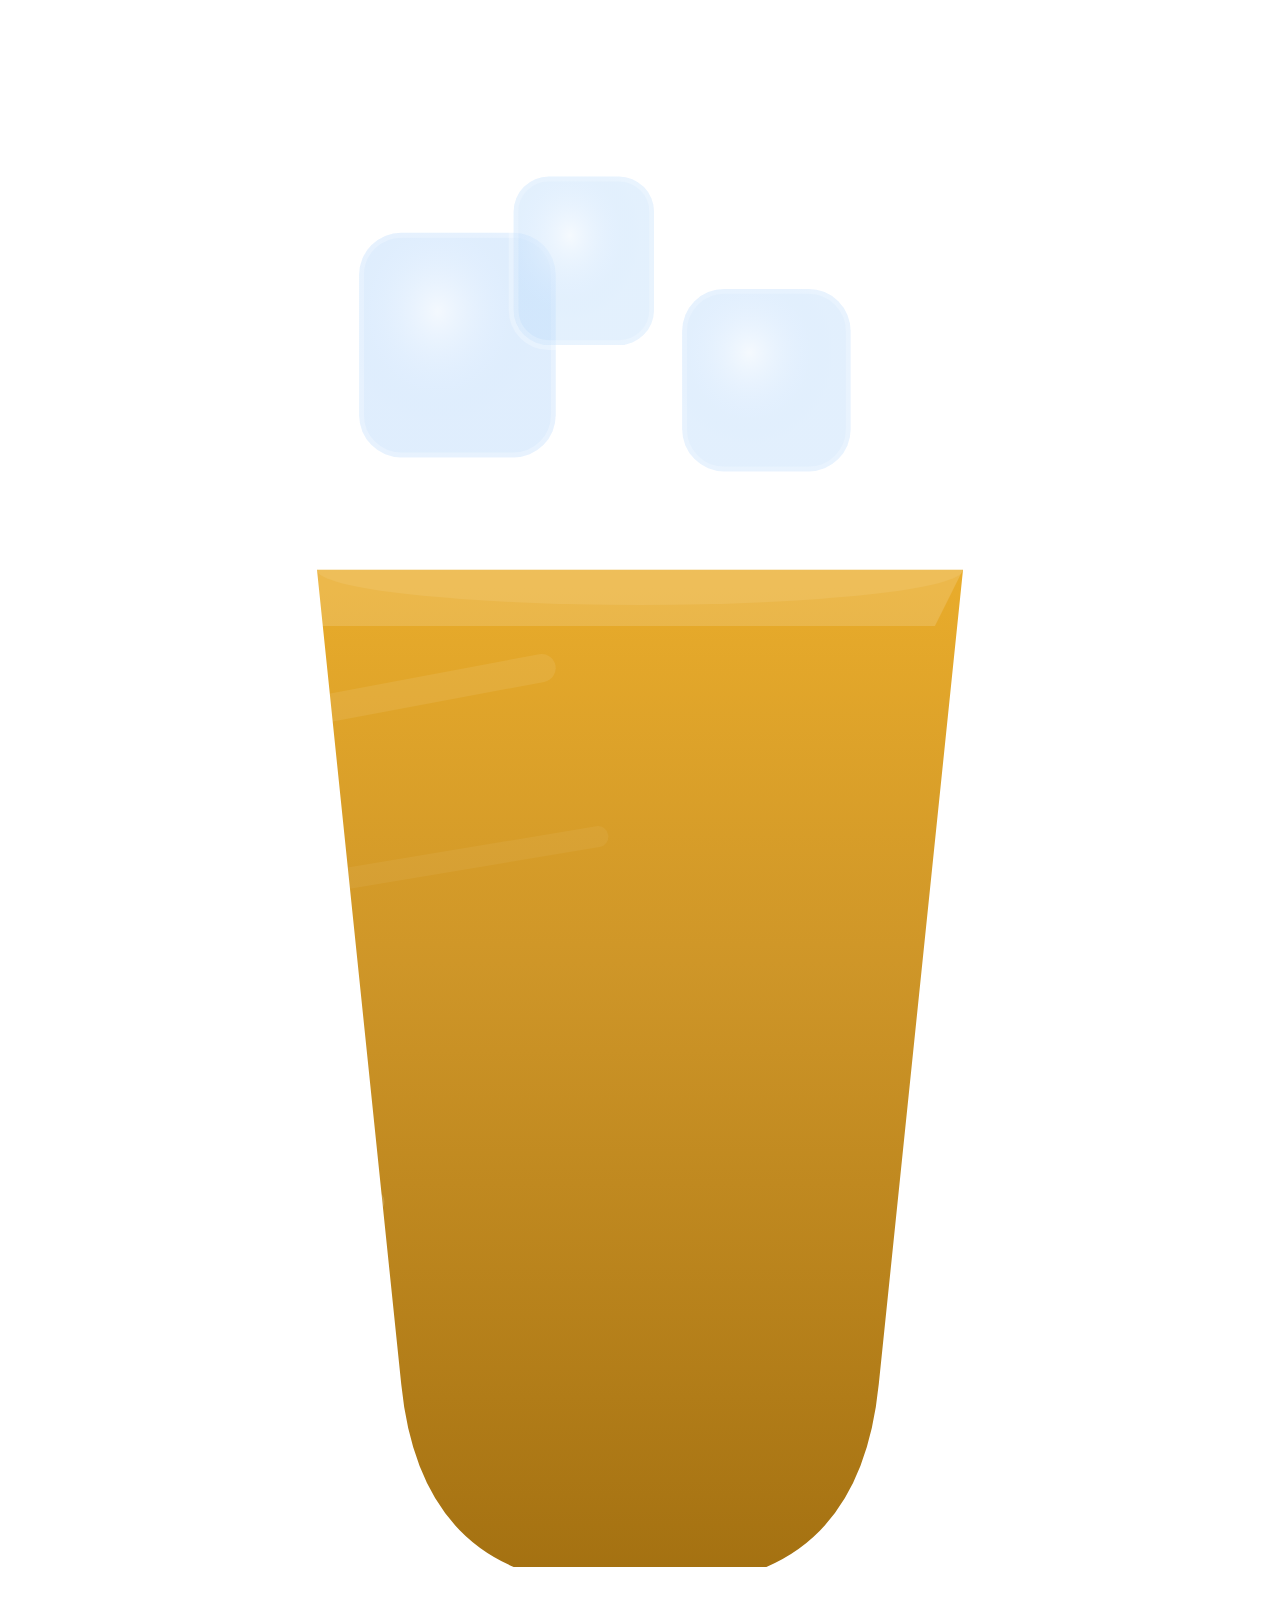
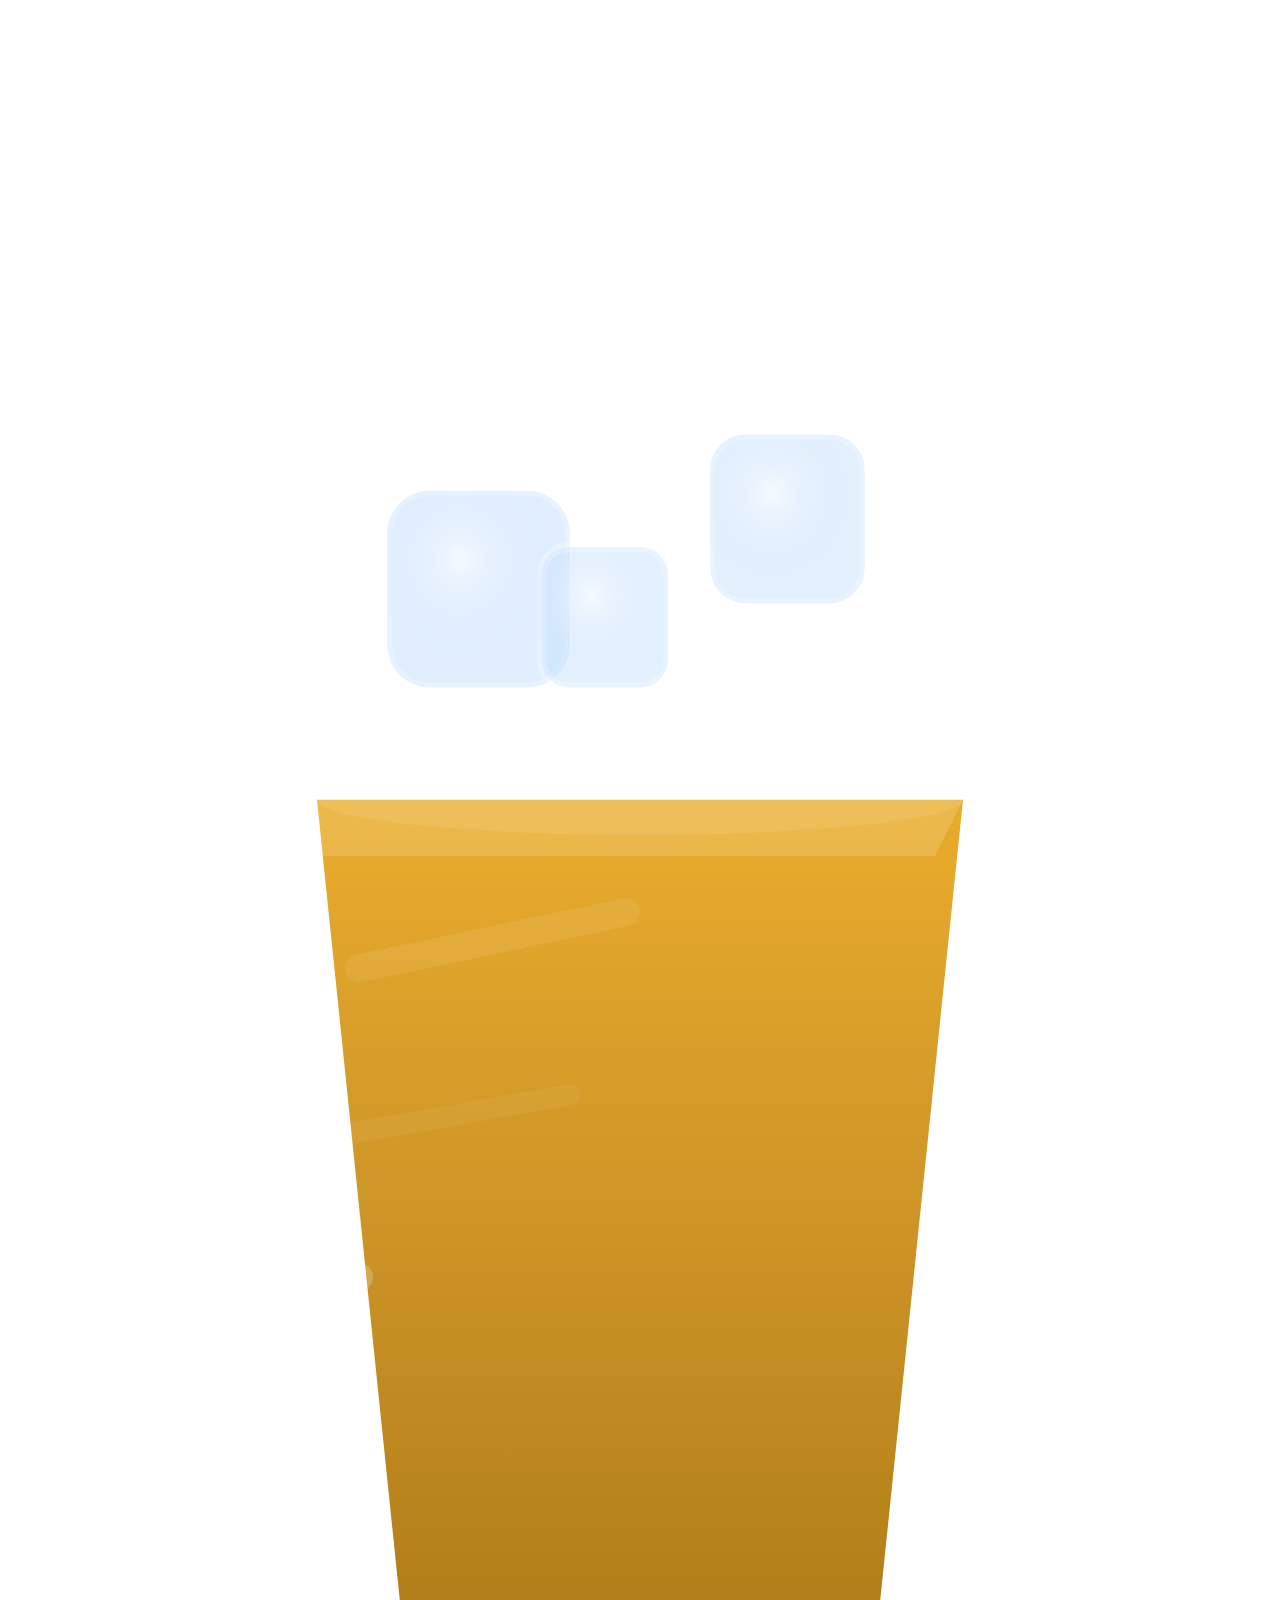
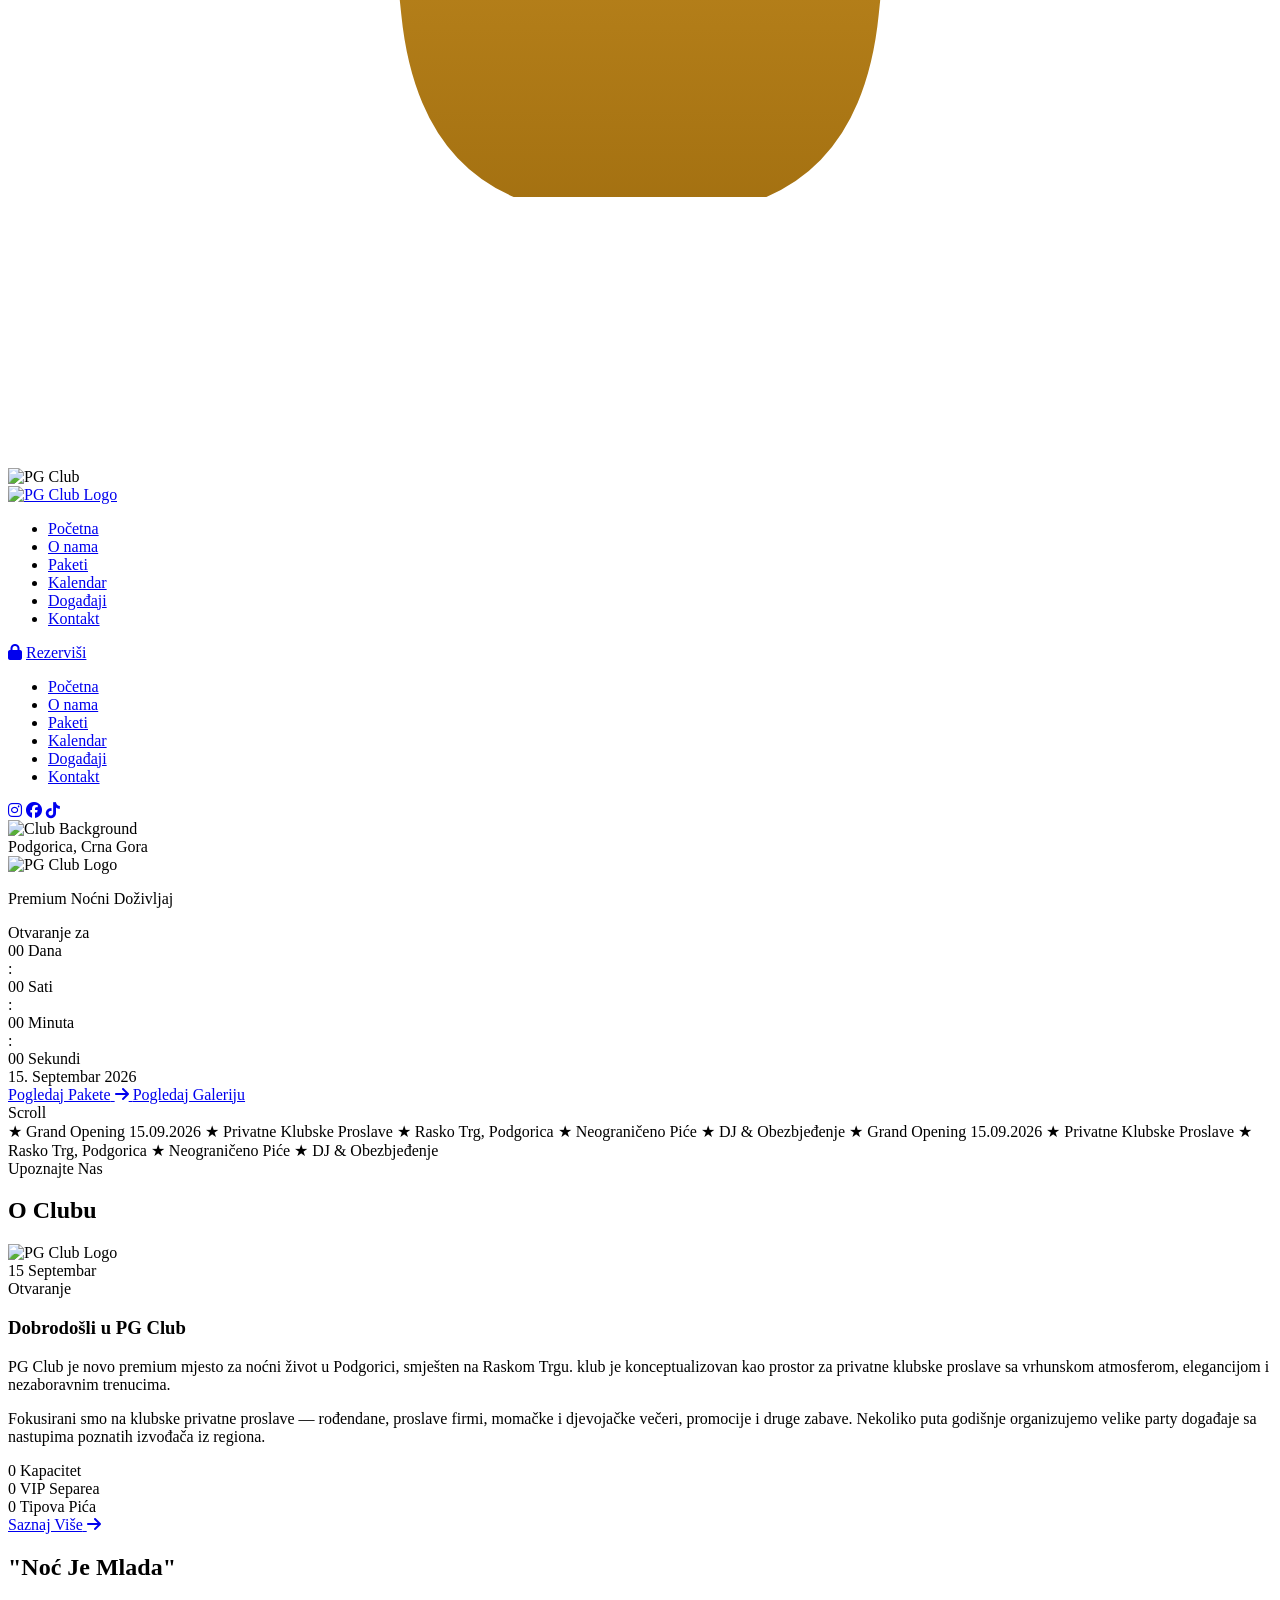
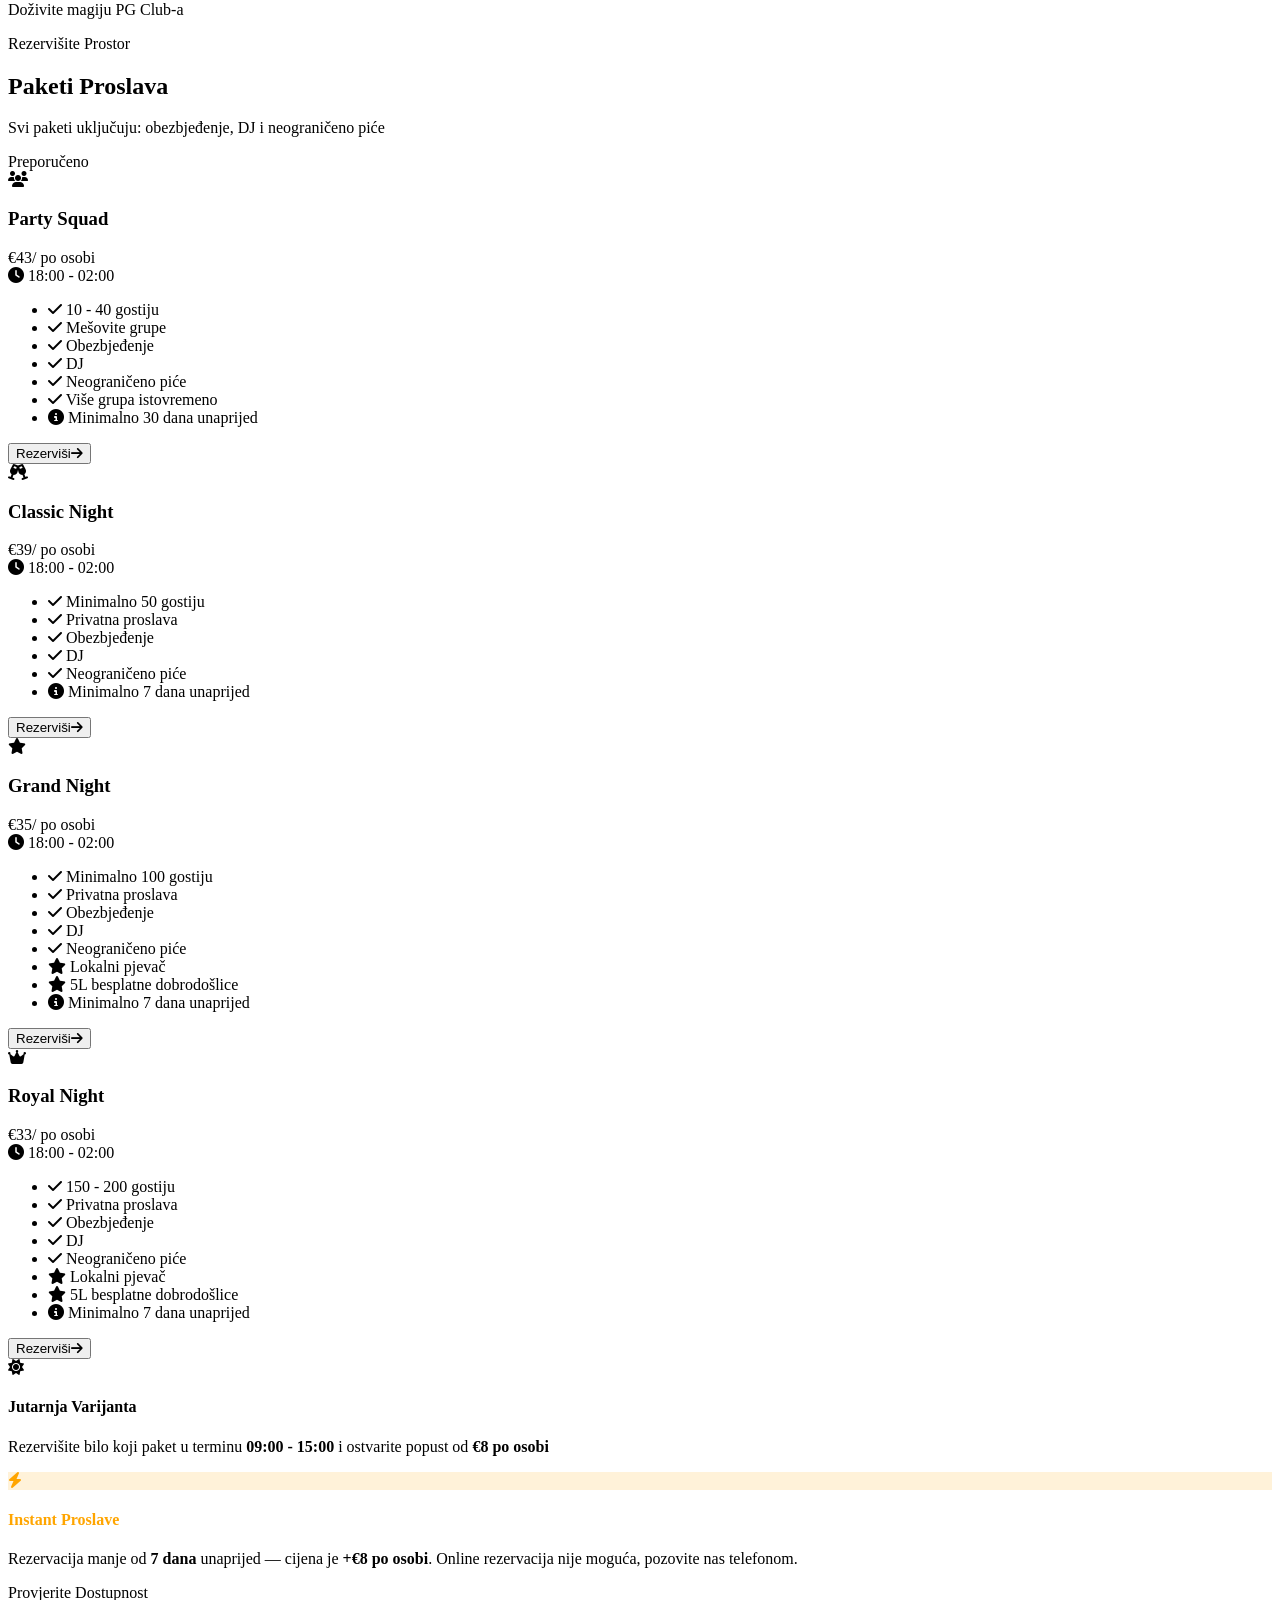
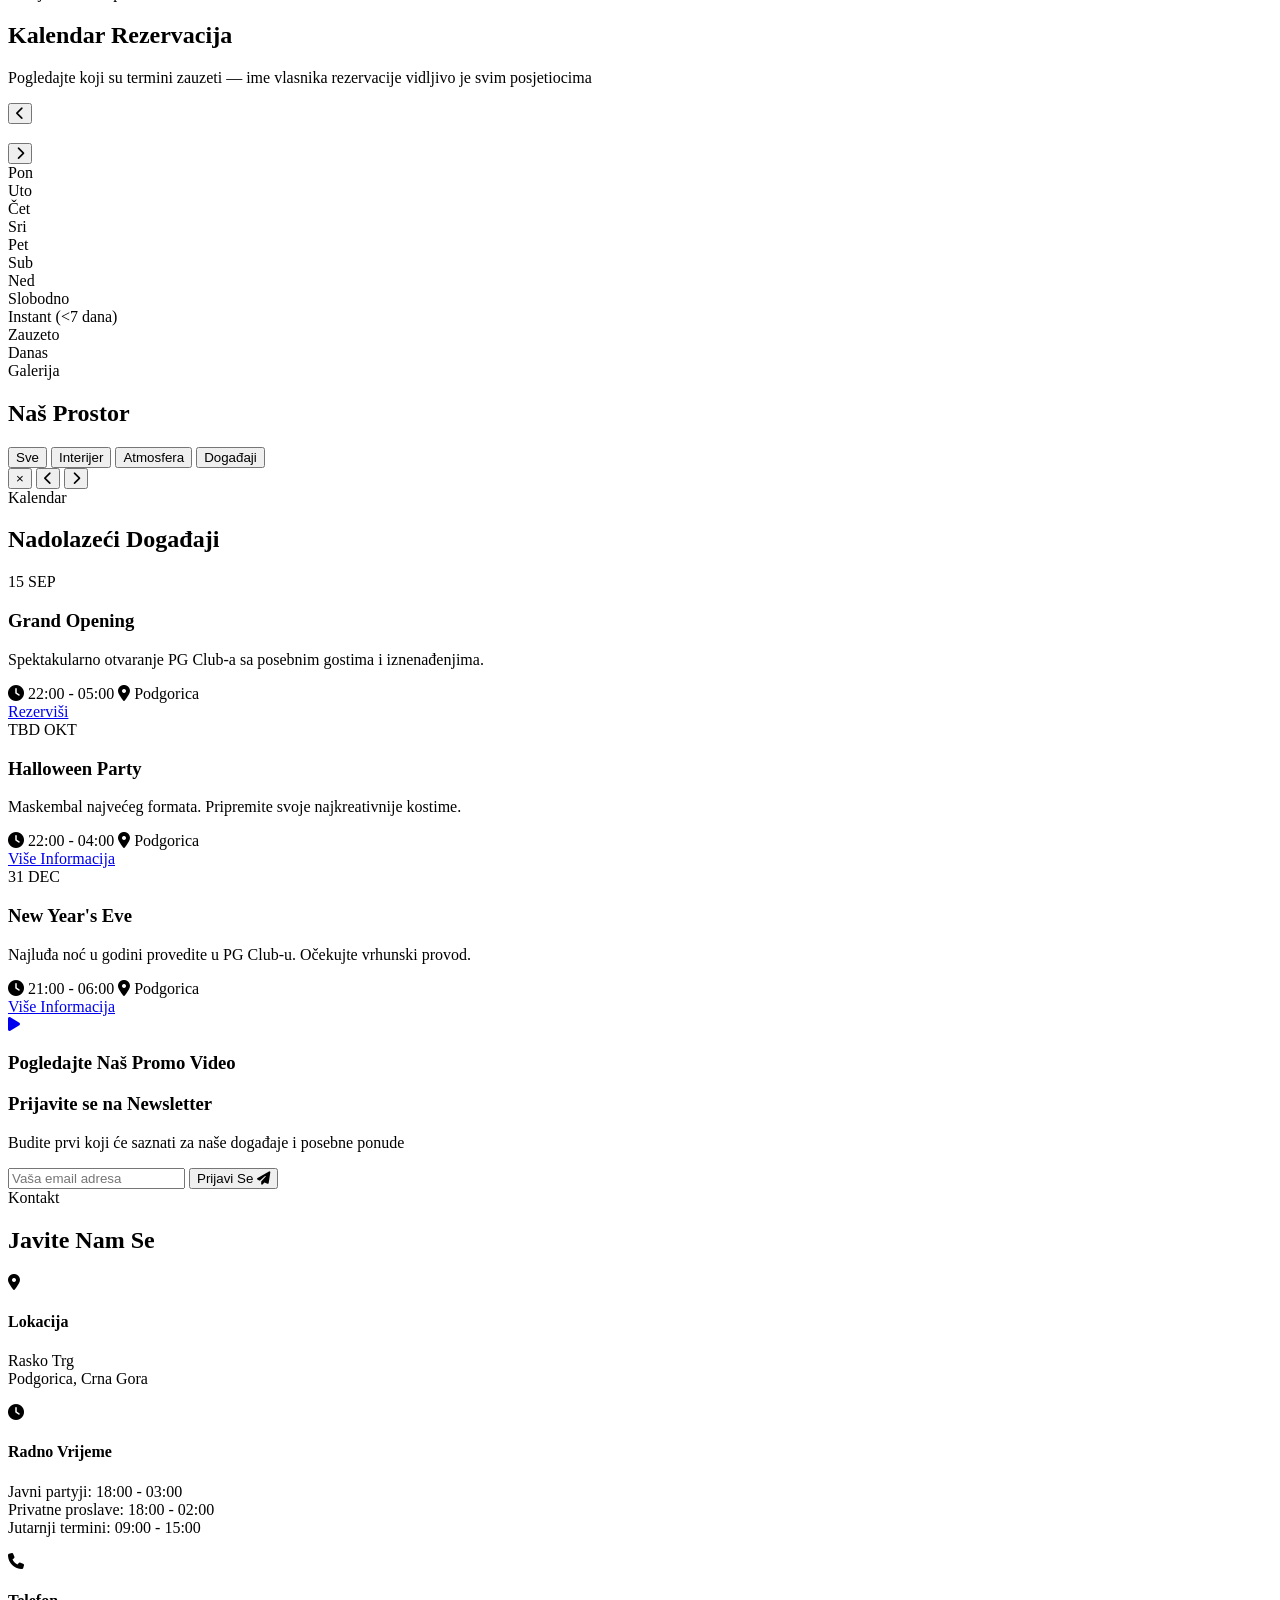
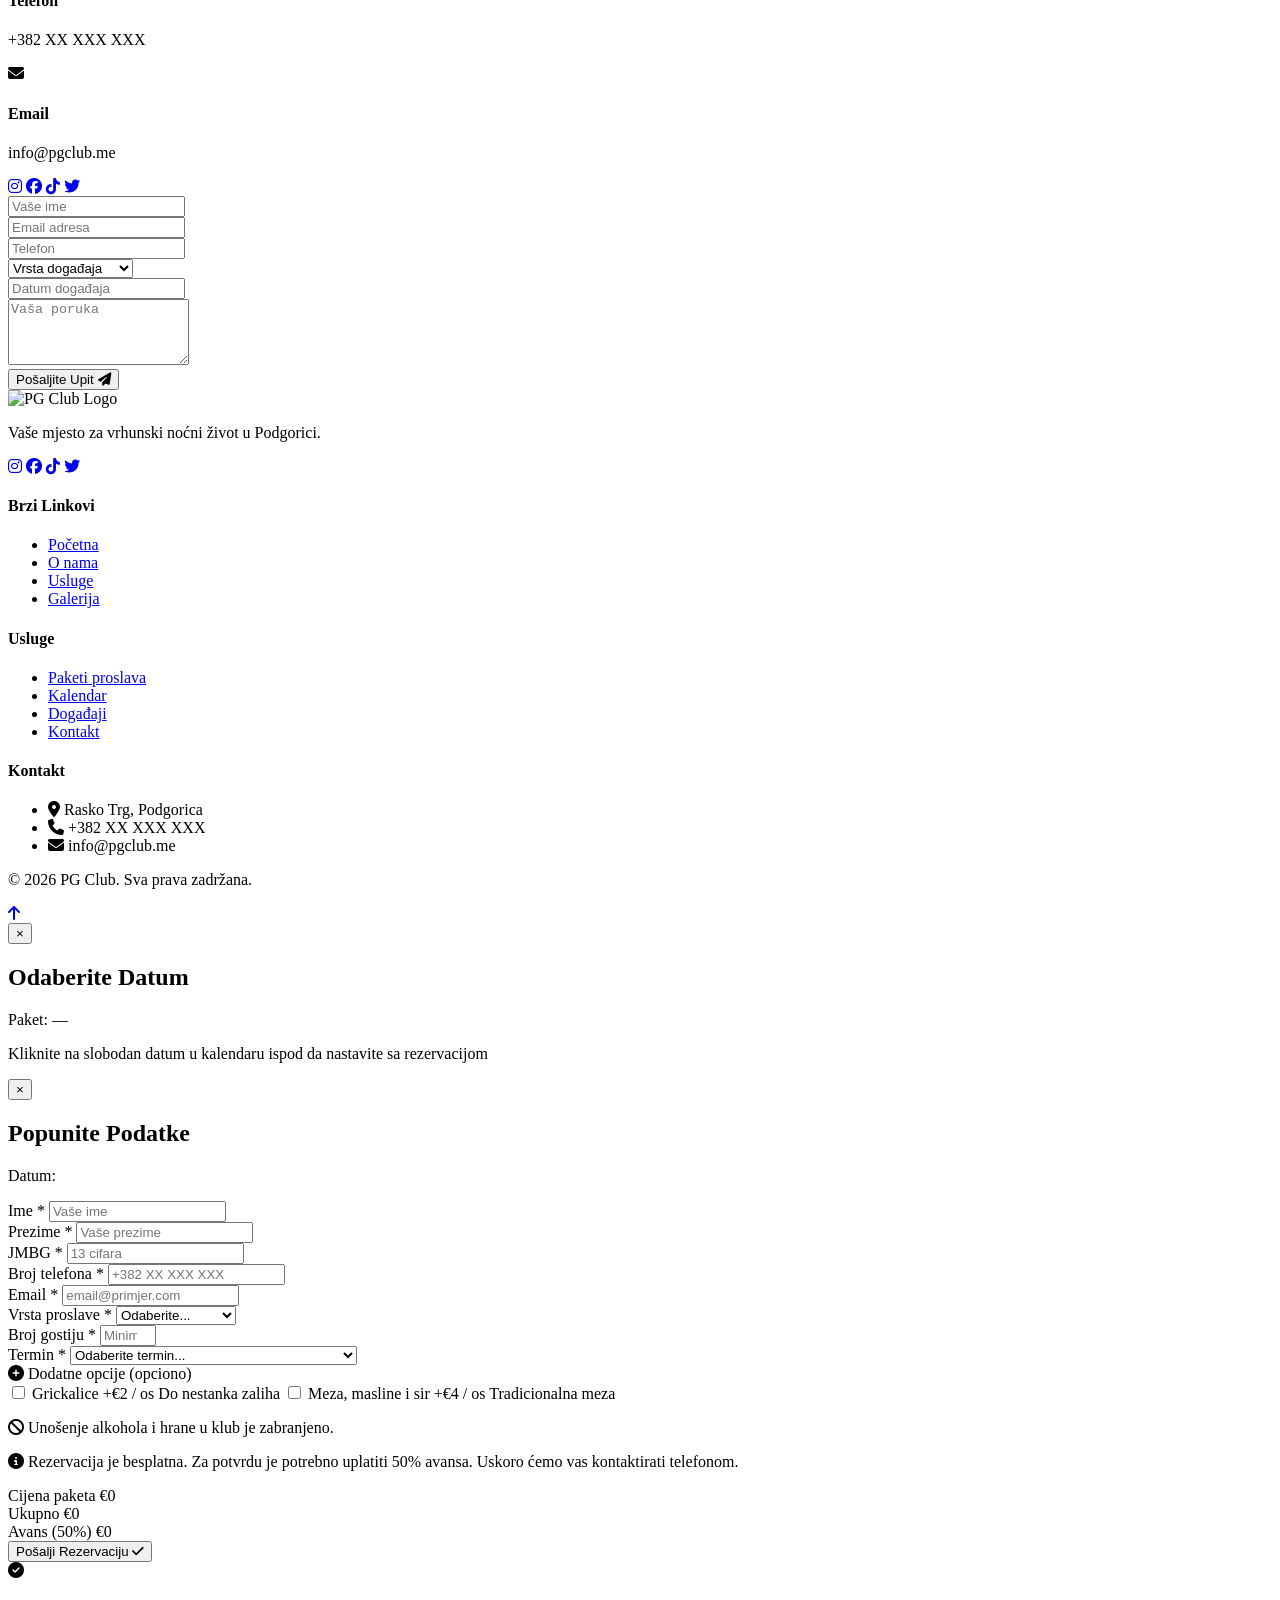
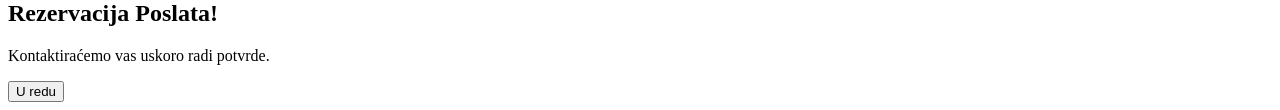
==== index.html @ e9c081c0 "Add index.html" ====
<!DOCTYPE html>
<html lang="sr">
<head>
    <meta charset="UTF-8">
    <meta name="viewport" content="width=device-width, initial-scale=1.0">
    <title>PG Club - Podgorica</title>
    <link rel="stylesheet" href="style.css">
    <link href="https://fonts.googleapis.com/css2?family=Playfair+Display:wght@400;700;900&family=Montserrat:wght@300;400;500;600;700&display=swap" rel="stylesheet">
    <link rel="stylesheet" href="https://cdnjs.cloudflare.com/ajax/libs/font-awesome/6.4.0/css/all.min.css">
</head>
<body>
    <div class="preloader">
        <div class="preloader-lights">
            <div class="club-light light-gold"></div>
            <div class="club-light light-red"></div>
            <div class="club-light light-gold-2"></div>
            <div class="club-light light-red-2"></div>
            <div class="club-light light-gold-center"></div>
            <div class="club-light light-red-top"></div>
            <div class="club-beam beam-1"></div>
            <div class="club-beam beam-2"></div>
            <div class="club-beam beam-3"></div>
            <div class="club-beam beam-4"></div>
            <div class="club-spot spot-1"></div>
            <div class="club-spot spot-2"></div>
            <div class="club-laser laser-gold"></div>
            <div class="club-laser laser-red"></div>
        </div>
        <div class="preloader-inner">
            <div class="cheers-glasses">
                <div class="glass glass-left">
                    <svg viewBox="0 0 90 130" xmlns="http://www.w3.org/2000/svg">
                        <defs>
                            <linearGradient id="wLiquid" x1="0%" y1="0%" x2="0%" y2="100%">
                                <stop offset="0%" stop-color="#e8a820" stop-opacity="0.95"/>
                                <stop offset="40%" stop-color="#c98a10" stop-opacity="0.9"/>
                                <stop offset="100%" stop-color="#a06a05" stop-opacity="0.95"/>
                            </linearGradient>
                            <linearGradient id="glassBody" x1="0%" y1="0%" x2="100%" y2="0%">
                                <stop offset="0%" stop-color="rgba(255,255,255,0.08)"/>
                                <stop offset="30%" stop-color="rgba(255,255,255,0.18)"/>
                                <stop offset="60%" stop-color="rgba(255,255,255,0.22)"/>
                                <stop offset="100%" stop-color="rgba(255,255,255,0.06)"/>
                            </linearGradient>
                            <linearGradient id="glassEdge" x1="0%" y1="0%" x2="0%" y2="100%">
                                <stop offset="0%" stop-color="rgba(255,255,255,0.35)"/>
                                <stop offset="100%" stop-color="rgba(255,255,255,0.1)"/>
                            </linearGradient>
                            <radialGradient id="iceShine" cx="40%" cy="35%">
                                <stop offset="0%" stop-color="rgba(255,255,255,0.6)"/>
                                <stop offset="100%" stop-color="rgba(200,225,255,0.1)"/>
                            </radialGradient>
                        </defs>
                        <path d="M18,8 L72,8 L64,100 Q63,112 54,116 L36,116 Q27,112 26,100 Z" fill="url(#glassBody)" stroke="url(#glassEdge)" stroke-width="1.2"/>
                        <path d="M22,40 L68,40 L62,98 Q61,108 54,111 L36,111 Q29,108 28,98 Z" fill="url(#wLiquid)"/>
                        <path d="M22,40 L68,40 L66,44 L20,44 Z" fill="rgba(255,255,255,0.15)"/>
                        <ellipse cx="45" cy="40" rx="23" ry="2.5" fill="rgba(255,255,255,0.08)"/>
                        <rect x="25" y="16" width="14" height="16" rx="3" fill="rgba(190,220,250,0.45)" stroke="rgba(255,255,255,0.3)" stroke-width="0.7"/>
                        <rect x="25" y="16" width="14" height="16" rx="3" fill="url(#iceShine)"/>
                        <rect x="48" y="20" width="12" height="13" rx="3" fill="rgba(190,220,250,0.4)" stroke="rgba(255,255,255,0.25)" stroke-width="0.7"/>
                        <rect x="48" y="20" width="12" height="13" rx="3" fill="url(#iceShine)"/>
                        <rect x="36" y="12" width="10" height="12" rx="2.5" fill="rgba(190,220,250,0.38)" stroke="rgba(255,255,255,0.25)" stroke-width="0.7"/>
                        <rect x="36" y="12" width="10" height="12" rx="2.5" fill="url(#iceShine)"/>
                        <line x1="23" y1="22" x2="23" y2="36" stroke="rgba(255,255,255,0.15)" stroke-width="1.2" stroke-linecap="round" opacity="0.6"/>
                        <line x1="22" y1="50" x2="38" y2="47" stroke="rgba(255,255,255,0.08)" stroke-width="2" stroke-linecap="round"/>
                        <line x1="24" y1="62" x2="42" y2="59" stroke="rgba(255,255,255,0.05)" stroke-width="1.5" stroke-linecap="round"/>
                        <circle cx="24" cy="72" r="1" fill="rgba(255,255,255,0.2)"/>
                        <circle cx="26" cy="85" r="0.8" fill="rgba(255,255,255,0.15)"/>
                        <circle cx="23" cy="78" r="0.6" fill="rgba(255,255,255,0.18)"/>
                    </svg>
                    <div class="condensation">
                        <span class="drop d1"></span>
                        <span class="drop d2"></span>
                        <span class="drop d3"></span>
                    </div>
                </div>
                <div class="clink-spark">
                    <span class="spark-dot s1"></span>
                    <span class="spark-dot s2"></span>
                    <span class="spark-dot s3"></span>
                    <span class="spark-dot s4"></span>
                    <span class="spark-dot s5"></span>
                    <span class="spark-dot s6"></span>
                    <span class="spark-dot s7"></span>
                </div>
                <div class="glass glass-right">
                    <svg viewBox="0 0 90 130" xmlns="http://www.w3.org/2000/svg">
                        <path d="M18,8 L72,8 L64,100 Q63,112 54,116 L36,116 Q27,112 26,100 Z" fill="url(#glassBody)" stroke="url(#glassEdge)" stroke-width="1.2"/>
                        <path d="M22,40 L68,40 L62,98 Q61,108 54,111 L36,111 Q29,108 28,98 Z" fill="url(#wLiquid)"/>
                        <path d="M22,40 L68,40 L66,44 L20,44 Z" fill="rgba(255,255,255,0.15)"/>
                        <ellipse cx="45" cy="40" rx="23" ry="2.5" fill="rgba(255,255,255,0.08)"/>
                        <rect x="27" y="18" width="13" height="14" rx="3" fill="rgba(190,220,250,0.45)" stroke="rgba(255,255,255,0.3)" stroke-width="0.7"/>
                        <rect x="27" y="18" width="13" height="14" rx="3" fill="url(#iceShine)"/>
                        <rect x="50" y="14" width="11" height="12" rx="2.5" fill="rgba(190,220,250,0.4)" stroke="rgba(255,255,255,0.25)" stroke-width="0.7"/>
                        <rect x="50" y="14" width="11" height="12" rx="2.5" fill="url(#iceShine)"/>
                        <rect x="38" y="22" width="9" height="10" rx="2" fill="rgba(190,220,250,0.38)" stroke="rgba(255,255,255,0.25)" stroke-width="0.7"/>
                        <rect x="38" y="22" width="9" height="10" rx="2" fill="url(#iceShine)"/>
                        <line x1="23" y1="24" x2="23" y2="38" stroke="rgba(255,255,255,0.15)" stroke-width="1.2" stroke-linecap="round" opacity="0.6"/>
                        <line x1="25" y1="52" x2="44" y2="48" stroke="rgba(255,255,255,0.08)" stroke-width="2" stroke-linecap="round"/>
                        <line x1="23" y1="64" x2="40" y2="61" stroke="rgba(255,255,255,0.05)" stroke-width="1.5" stroke-linecap="round"/>
                        <circle cx="25" cy="74" r="1" fill="rgba(255,255,255,0.2)"/>
                        <circle cx="23" cy="82" r="0.8" fill="rgba(255,255,255,0.15)"/>
                        <circle cx="26" cy="90" r="0.6" fill="rgba(255,255,255,0.18)"/>
                    </svg>
                    <div class="condensation">
                        <span class="drop d1"></span>
                        <span class="drop d2"></span>
                    </div>
                </div>
            </div>
            <img src="pg_club_final_transparent.png" alt="PG Club" class="preloader-logo">
            <div class="preloader-bar"><div></div></div>
        </div>
    </div>

    <div class="cursor"></div>
    <div class="cursor-follower"></div>

    <div class="particles" id="particles"></div>

    <nav class="navbar">
        <div class="nav-container">
            <a href="#pocetna" class="logo">
                <img src="pg_club_final_transparent.png" alt="PG Club Logo">
            </a>
            <ul class="nav-links">
                <li><a href="#pocetna" class="nav-link active">Početna</a></li>
                <li><a href="#o-nama" class="nav-link">O nama</a></li>
                <li><a href="#paketi" class="nav-link">Paketi</a></li>
                <li><a href="#kalendar" class="nav-link">Kalendar</a></li>
                <li><a href="#dogadjaji" class="nav-link">Događaji</a></li>
                <li><a href="#kontakt" class="nav-link">Kontakt</a></li>
            </ul>
            <div class="nav-right">
                <a href="admin/index.html" class="nav-admin" title="Admin Panel"><i class="fas fa-lock"></i></a>
                <a href="#kontakt" class="nav-cta">Rezerviši</a>
                <div class="hamburger">
                    <span></span>
                    <span></span>
                    <span></span>
                </div>
            </div>
        </div>
    </nav>

    <div class="mobile-menu">
        <ul class="mobile-nav-links">
            <li><a href="#pocetna" class="mobile-link">Početna</a></li>
            <li><a href="#o-nama" class="mobile-link">O nama</a></li>
            <li><a href="#paketi" class="mobile-link">Paketi</a></li>
            <li><a href="#kalendar" class="mobile-link">Kalendar</a></li>
            <li><a href="#dogadjaji" class="mobile-link">Događaji</a></li>
            <li><a href="#kontakt" class="mobile-link">Kontakt</a></li>
        </ul>
        <div class="mobile-social">
            <a href="#"><i class="fab fa-instagram"></i></a>
            <a href="#"><i class="fab fa-facebook"></i></a>
            <a href="#"><i class="fab fa-tiktok"></i></a>
        </div>
    </div>

    <header id="pocetna" class="hero">
        <div class="hero-bg">
            <img src="https://images.unsplash.com/photo-1566417713940-fe7c737a9ef2?w=1920&q=80" alt="Club Background">
        </div>
        <div class="hero-overlay"></div>
        <div class="hero-content">
            <div class="hero-badge" data-aos="fade-down" data-aos-delay="200">
                <span>Podgorica, Crna Gora</span>
            </div>
            <img src="pg_club_final_transparent.png" alt="PG Club Logo" class="hero-logo" data-aos="zoom-in" data-aos-delay="400">
            <p class="tagline" data-aos="fade-up" data-aos-delay="600">Premium Noćni Doživljaj</p>
            <div class="opening-countdown" data-aos="fade-up" data-aos-delay="800">
                <div class="countdown-label">Otvaranje za</div>
                <div class="countdown-timer">
                    <div class="countdown-item">
                        <span id="days">00</span>
                        <label>Dana</label>
                    </div>
                    <div class="countdown-separator">:</div>
                    <div class="countdown-item">
                        <span id="hours">00</span>
                        <label>Sati</label>
                    </div>
                    <div class="countdown-separator">:</div>
                    <div class="countdown-item">
                        <span id="minutes">00</span>
                        <label>Minuta</label>
                    </div>
                    <div class="countdown-separator">:</div>
                    <div class="countdown-item">
                        <span id="seconds">00</span>
                        <label>Sekundi</label>
                    </div>
                </div>
                <div class="countdown-date">15. Septembar 2026</div>
            </div>
            <div class="hero-buttons" data-aos="fade-up" data-aos-delay="1000">
                <a href="#paketi" class="btn btn-primary">
                    <span>Pogledaj Pakete</span>
                    <i class="fas fa-arrow-right"></i>
                </a>
                <a href="#galerija" class="btn btn-secondary">
                    <span>Pogledaj Galeriju</span>
                </a>
            </div>
        </div>
        <div class="scroll-indicator">
            <div class="mouse">
                <div class="wheel"></div>
            </div>
            <span>Scroll</span>
        </div>
    </header>

    <section class="marquee-section">
        <div class="marquee">
            <div class="marquee-content">
                <span>★ Grand Opening 15.09.2026</span>
                <span>★ Privatne Klubske Proslave</span>
                <span>★ Rasko Trg, Podgorica</span>
                <span>★ Neograničeno Piće</span>
                <span>★ DJ & Obezbjeđenje</span>
                <span>★ Grand Opening 15.09.2026</span>
                <span>★ Privatne Klubske Proslave</span>
                <span>★ Rasko Trg, Podgorica</span>
                <span>★ Neograničeno Piće</span>
                <span>★ DJ & Obezbjeđenje</span>
            </div>
        </div>
    </section>

    <section id="o-nama" class="about section">
        <div class="container">
            <div class="section-header">
                <span class="section-tag" data-aos="fade-up">Upoznajte Nas</span>
                <h2 class="section-title" data-aos="fade-up" data-aos-delay="100">O Clubu</h2>
                <div class="section-divider" data-aos="zoom-in" data-aos-delay="200"></div>
            </div>
            <div class="about-grid">
                <div class="about-images" data-aos="fade-right" data-aos-delay="300">
                    <div class="about-img-main">
                        <img src="pg_club_final_transparent.png" alt="PG Club Logo">
                    </div>
                    <div class="experience-badge">
                        <span class="number">15</span>
                        <span class="text">Septembar<br>Otvaranje</span>
                    </div>
                </div>
                <div class="about-content" data-aos="fade-left" data-aos-delay="400">
                    <h3 class="about-subtitle">Dobrodošli u PG Club</h3>
                    <p class="about-text">PG Club je novo premium mjesto za noćni život u Podgorici, smješten na Raskom Trgu. klub je konceptualizovan kao prostor za privatne klubske proslave sa vrhunskom atmosferom, elegancijom i nezaboravnim trenucima.</p>
                    <p class="about-text">Fokusirani smo na klubskе privatnе proslavе — rođendane, proslave firmi, momačke i djevojačke večeri, promocije i druge zabave. Nekoliko puta godišnje organizujemo velike party događaje sa nastupima poznatih izvođača iz regiona.</p>
                    <div class="about-stats">
                        <div class="stat-item">
                            <span class="stat-number" data-count="250">0</span>
                            <span class="stat-label">Kapacitet</span>
                        </div>
                        <div class="stat-item">
                            <span class="stat-number" data-count="4">0</span>
                            <span class="stat-label">VIP Separea</span>
                        </div>
                        <div class="stat-item">
                            <span class="stat-number" data-count="50">0</span>
                            <span class="stat-label">Tipova Pića</span>
                        </div>
                    </div>
                    <a href="#kontakt" class="btn btn-primary">
                        <span>Saznaj Više</span>
                        <i class="fas fa-arrow-right"></i>
                    </a>
                </div>
            </div>
        </div>
    </section>

    <section class="parallax-section">
        <div class="parallax-bg">
        <div class="parallax-overlay"></div>
        <div class="parallax-content" data-aos="zoom-in">
            <h2>"Noć Je Mlada"</h2>
            <p>Doživite magiju PG Club-a</p>
        </div>
    </section>

    <section id="paketi" class="packages section">
        <div class="container">
            <div class="section-header">
                <span class="section-tag" data-aos="fade-up">Rezervišite Prostor</span>
                <h2 class="section-title" data-aos="fade-up" data-aos-delay="100">Paketi Proslava</h2>
                <div class="section-divider" data-aos="zoom-in" data-aos-delay="200"></div>
                <p class="section-subtitle" data-aos="fade-up" data-aos-delay="250">Svi paketi uključuju: obezbjeđenje, DJ i neograničeno piće</p>
            </div>
            <div class="packages-grid">
                <div class="package-card featured" data-aos="fade-up" data-aos-delay="100">
                    <div class="package-badge">Preporučeno</div>
                    <div class="package-icon"><i class="fas fa-users"></i></div>
                    <h3>Party Squad</h3>
                    <div class="package-price"><span class="price">€43</span><span class="per">/ po osobi</span></div>
                    <div class="package-time"><i class="fas fa-clock"></i> 18:00 - 02:00</div>
                    <ul class="package-features">
                        <li><i class="fas fa-check"></i> 10 - 40 gostiju</li>
                        <li><i class="fas fa-check"></i> Mešovite grupe</li>
                        <li><i class="fas fa-check"></i> Obezbjeđenje</li>
                        <li><i class="fas fa-check"></i> DJ</li>
                        <li><i class="fas fa-check"></i> Neograničeno piće</li>
                        <li><i class="fas fa-check"></i> Više grupa istovremeno</li>
                        <li><i class="fas fa-info-circle"></i> Minimalno 30 dana unaprijed</li>
                    </ul>
                    <button class="btn btn-primary btn-full btn-book" data-package="party-squad">
                        <span>Rezerviši</span><i class="fas fa-arrow-right"></i>
                    </button>
                </div>
                <div class="package-card" data-aos="fade-up" data-aos-delay="200">
                    <div class="package-icon"><i class="fas fa-glass-cheers"></i></div>
                    <h3>Classic Night</h3>
                    <div class="package-price"><span class="price">€39</span><span class="per">/ po osobi</span></div>
                    <div class="package-time"><i class="fas fa-clock"></i> 18:00 - 02:00</div>
                    <ul class="package-features">
                        <li><i class="fas fa-check"></i> Minimalno 50 gostiju</li>
                        <li><i class="fas fa-check"></i> Privatna proslava</li>
                        <li><i class="fas fa-check"></i> Obezbjeđenje</li>
                        <li><i class="fas fa-check"></i> DJ</li>
                        <li><i class="fas fa-check"></i> Neograničeno piće</li>
                        <li><i class="fas fa-info-circle"></i> Minimalno 7 dana unaprijed</li>
                    </ul>
                    <button class="btn btn-primary btn-full btn-book" data-package="classic-night">
                        <span>Rezerviši</span><i class="fas fa-arrow-right"></i>
                    </button>
                </div>
                <div class="package-card" data-aos="fade-up" data-aos-delay="300">
                    <div class="package-icon"><i class="fas fa-star"></i></div>
                    <h3>Grand Night</h3>
                    <div class="package-price"><span class="price">€35</span><span class="per">/ po osobi</span></div>
                    <div class="package-time"><i class="fas fa-clock"></i> 18:00 - 02:00</div>
                    <ul class="package-features">
                        <li><i class="fas fa-check"></i> Minimalno 100 gostiju</li>
                        <li><i class="fas fa-check"></i> Privatna proslava</li>
                        <li><i class="fas fa-check"></i> Obezbjeđenje</li>
                        <li><i class="fas fa-check"></i> DJ</li>
                        <li><i class="fas fa-check"></i> Neograničeno piće</li>
                        <li><i class="fas fa-star"></i> Lokalni pjevač</li>
                        <li><i class="fas fa-star"></i> 5L besplatne dobrodošlice</li>
                        <li><i class="fas fa-info-circle"></i> Minimalno 7 dana unaprijed</li>
                    </ul>
                    <button class="btn btn-primary btn-full btn-book" data-package="grand-night">
                        <span>Rezerviši</span><i class="fas fa-arrow-right"></i>
                    </button>
                </div>
                <div class="package-card" data-aos="fade-up" data-aos-delay="400">
                    <div class="package-icon"><i class="fas fa-crown"></i></div>
                    <h3>Royal Night</h3>
                    <div class="package-price"><span class="price">€33</span><span class="per">/ po osobi</span></div>
                    <div class="package-time"><i class="fas fa-clock"></i> 18:00 - 02:00</div>
                    <ul class="package-features">
                        <li><i class="fas fa-check"></i> 150 - 200 gostiju</li>
                        <li><i class="fas fa-check"></i> Privatna proslava</li>
                        <li><i class="fas fa-check"></i> Obezbjeđenje</li>
                        <li><i class="fas fa-check"></i> DJ</li>
                        <li><i class="fas fa-check"></i> Neograničeno piće</li>
                        <li><i class="fas fa-star"></i> Lokalni pjevač</li>
                        <li><i class="fas fa-star"></i> 5L besplatne dobrodošlice</li>
                        <li><i class="fas fa-info-circle"></i> Minimalno 7 dana unaprijed</li>
                    </ul>
                    <button class="btn btn-primary btn-full btn-book" data-package="royal-night">
                        <span>Rezerviši</span><i class="fas fa-arrow-right"></i>
                    </button>
                </div>
            </div>
            <div class="morning-banner" data-aos="fade-up">
                <div class="morning-icon"><i class="fas fa-sun"></i></div>
                <div class="morning-info">
                    <h4>Jutarnja Varijanta</h4>
                    <p>Rezervišite bilo koji paket u terminu <strong>09:00 - 15:00</strong> i ostvarite popust od <strong>€8 po osobi</strong></p>
                </div>
            </div>
            <div class="instant-info-banner" data-aos="fade-up">
                <div class="morning-icon" style="background:rgba(255,165,0,0.15);"><i class="fas fa-bolt" style="color:#ffa500;"></i></div>
                <div class="morning-info">
                    <h4 style="color:#ffa500;">Instant Proslave</h4>
                    <p>Rezervacija manje od <strong>7 dana</strong> unaprijed — cijena je <strong>+€8 po osobi</strong>. Online rezervacija nije moguća, pozovite nas telefonom.</p>
                </div>
            </div>
        </div>
    </section>

    <section id="kalendar" class="booking-calendar section">
        <div class="container">
            <div class="section-header">
                <span class="section-tag" data-aos="fade-up">Provjerite Dostupnost</span>
                <h2 class="section-title" data-aos="fade-up" data-aos-delay="100">Kalendar Rezervacija</h2>
                <div class="section-divider" data-aos="zoom-in" data-aos-delay="200"></div>
                <p class="section-subtitle" data-aos="fade-up" data-aos-delay="250">Pogledajte koji su termini zauzeti — ime vlasnika rezervacije vidljivo je svim posjetiocima</p>
            </div>
            <div class="calendar-wrapper" data-aos="fade-up" data-aos-delay="300">
                <div class="calendar-nav">
                    <button class="cal-nav-btn" id="calPrev"><i class="fas fa-chevron-left"></i></button>
                    <h3 id="calMonth"></h3>
                    <button class="cal-nav-btn" id="calNext"><i class="fas fa-chevron-right"></i></button>
                </div>
                <div class="calendar-grid">
                    <div class="cal-day-name">Pon</div>
                    <div class="cal-day-name">Uto</div>
                    <div class="cal-day-name">Čet</div>
                    <div class="cal-day-name">Sri</div>
                    <div class="cal-day-name">Pet</div>
                    <div class="cal-day-name">Sub</div>
                    <div class="cal-day-name">Ned</div>
                </div>
                <div class="calendar-days" id="calendarDays"></div>
                <div class="calendar-legend">
                    <div class="legend-item"><span class="legend-dot available"></span> Slobodno</div>
                    <div class="legend-item"><span class="legend-dot instant"></span> Instant (&lt;7 dana)</div>
                    <div class="legend-item"><span class="legend-dot occupied"></span> Zauzeto</div>
                    <div class="legend-item"><span class="legend-dot today"></span> Danas</div>
                </div>
            </div>
        </div>
    </section>

    <section id="galerija" class="gallery section">
        <div class="container">
            <div class="section-header">
                <span class="section-tag" data-aos="fade-up">Galerija</span>
                <h2 class="section-title" data-aos="fade-up" data-aos-delay="100">Naš Prostor</h2>
                <div class="section-divider" data-aos="zoom-in" data-aos-delay="200"></div>
            </div>
            <div class="gallery-filters" data-aos="fade-up" data-aos-delay="300">
                <button class="filter-btn active" data-filter="all">Sve</button>
                <button class="filter-btn" data-filter="interijer">Interijer</button>
                <button class="filter-btn" data-filter="atmosfera">Atmosfera</button>
                <button class="filter-btn" data-filter="dogadjaji">Događaji</button>
            </div>
            <div class="gallery-grid" data-aos="fade-up" data-aos-delay="400">
            </div>
        </div>
    </section>

    <div class="lightbox" id="lightbox">
        <button class="lightbox-close">&times;</button>
        <button class="lightbox-prev"><i class="fas fa-chevron-left"></i></button>
        <button class="lightbox-next"><i class="fas fa-chevron-right"></i></button>
        <img src="" alt="" class="lightbox-img">
    </div>

    <section id="dogadjaji" class="events section">
        <div class="container">
            <div class="section-header">
                <span class="section-tag" data-aos="fade-up">Kalendar</span>
                <h2 class="section-title" data-aos="fade-up" data-aos-delay="100">Nadolazeći Događaji</h2>
                <div class="section-divider" data-aos="zoom-in" data-aos-delay="200"></div>
            </div>
            <div class="events-grid">
                <div class="event-card featured" data-aos="fade-up" data-aos-delay="100">
                    <div class="event-content">
                        <div class="event-date">
                            <span class="day">15</span>
                            <span class="month">SEP</span>
                        </div>
                        <h3>Grand Opening</h3>
                        <p>Spektakularno otvaranje PG Club-a sa posebnim gostima i iznenađenjima.</p>
                        <div class="event-meta">
                            <span><i class="fas fa-clock"></i> 22:00 - 05:00</span>
                            <span><i class="fas fa-map-marker-alt"></i> Podgorica</span>
                        </div>
                        <a href="#kontakt" class="btn btn-primary btn-sm">
                            <span>Rezerviši</span>
                        </a>
                    </div>
                </div>
                <div class="event-card" data-aos="fade-up" data-aos-delay="200">
                    <div class="event-content">
                        <div class="event-date">
                            <span class="day">TBD</span>
                            <span class="month">OKT</span>
                        </div>
                        <h3>Halloween Party</h3>
                        <p>Maskembal najvećeg formata. Pripremite svoje najkreativnije kostime.</p>
                        <div class="event-meta">
                            <span><i class="fas fa-clock"></i> 22:00 - 04:00</span>
                            <span><i class="fas fa-map-marker-alt"></i> Podgorica</span>
                        </div>
                        <a href="#kontakt" class="btn btn-secondary btn-sm">
                            <span>Više Informacija</span>
                        </a>
                    </div>
                </div>
                <div class="event-card" data-aos="fade-up" data-aos-delay="300">
                    <div class="event-content">
                        <div class="event-date">
                            <span class="day">31</span>
                            <span class="month">DEC</span>
                        </div>
                        <h3>New Year's Eve</h3>
                        <p>Najluđa noć u godini provedite u PG Club-u. Očekujte vrhunski provod.</p>
                        <div class="event-meta">
                            <span><i class="fas fa-clock"></i> 21:00 - 06:00</span>
                            <span><i class="fas fa-map-marker-alt"></i> Podgorica</span>
                        </div>
                        <a href="#kontakt" class="btn btn-secondary btn-sm">
                            <span>Više Informacija</span>
                        </a>
                    </div>
                </div>
            </div>
        </div>
    </section>

    <section class="video-section">
        <div class="video-bg"></div>
        <div class="video-overlay"></div>
        <div class="video-content" data-aos="zoom-in">
            <a href="#" class="play-btn">
                <i class="fas fa-play"></i>
            </a>
            <h3>Pogledajte Naš Promo Video</h3>
        </div>
    </section>

    <section class="newsletter section">
        <div class="container">
            <div class="newsletter-content" data-aos="zoom-in">
                <div class="newsletter-text">
                    <h3>Prijavite se na Newsletter</h3>
                    <p>Budite prvi koji će saznati za naše događaje i posebne ponude</p>
                </div>
                <form class="newsletter-form">
                    <input type="email" placeholder="Vaša email adresa" required>
                    <button type="submit" class="btn btn-primary">
                        <span>Prijavi Se</span>
                        <i class="fas fa-paper-plane"></i>
                    </button>
                </form>
            </div>
        </div>
    </section>

    <section id="kontakt" class="contact section">
        <div class="container">
            <div class="section-header">
                <span class="section-tag" data-aos="fade-up">Kontakt</span>
                <h2 class="section-title" data-aos="fade-up" data-aos-delay="100">Javite Nam Se</h2>
                <div class="section-divider" data-aos="zoom-in" data-aos-delay="200"></div>
            </div>
            <div class="contact-grid">
                <div class="contact-info" data-aos="fade-right" data-aos-delay="300">
                    <div class="contact-card">
                        <div class="contact-icon">
                            <i class="fas fa-map-marker-alt"></i>
                        </div>
                        <div class="contact-details">
                            <h4>Lokacija</h4>
                            <p>Rasko Trg<br>Podgorica, Crna Gora</p>
                        </div>
                    </div>
                    <div class="contact-card">
                        <div class="contact-icon">
                            <i class="fas fa-clock"></i>
                        </div>
                        <div class="contact-details">
                            <h4>Radno Vrijeme</h4>
                            <p>Javni partyji: 18:00 - 03:00<br>Privatne proslave: 18:00 - 02:00<br>Jutarnji termini: 09:00 - 15:00</p>
                        </div>
                    </div>
                    <div class="contact-card">
                        <div class="contact-icon">
                            <i class="fas fa-phone"></i>
                        </div>
                        <div class="contact-details">
                            <h4>Telefon</h4>
                            <p>+382 XX XXX XXX</p>
                        </div>
                    </div>
                    <div class="contact-card">
                        <div class="contact-icon">
                            <i class="fas fa-envelope"></i>
                        </div>
                        <div class="contact-details">
                            <h4>Email</h4>
                            <p>info@pgclub.me</p>
                        </div>
                    </div>
                    <div class="contact-social">
                        <a href="#" class="social-link"><i class="fab fa-instagram"></i></a>
                        <a href="#" class="social-link"><i class="fab fa-facebook"></i></a>
                        <a href="#" class="social-link"><i class="fab fa-tiktok"></i></a>
                        <a href="#" class="social-link"><i class="fab fa-twitter"></i></a>
                    </div>
                </div>
                <div class="contact-form-wrapper" data-aos="fade-left" data-aos-delay="400">
                    <form class="contact-form">
                        <div class="form-row">
                            <div class="form-group">
                                <input type="text" placeholder="Vaše ime" required>
                            </div>
                            <div class="form-group">
                                <input type="email" placeholder="Email adresa" required>
                            </div>
                        </div>
                        <div class="form-row">
                            <div class="form-group">
                                <input type="tel" placeholder="Telefon">
                            </div>
                            <div class="form-group">
                                <select required>
                                    <option value="" disabled selected>Vrsta događaja</option>
                                    <option value="privatna">Privatna proslava</option>
                                    <option value="rodjendan">Rođendan</option>
                                    <option value="promocija">Promocija</option>
                                    <option value="vencanje">Vjenčanje</option>
                                    <option value="ostalo">Ostalo</option>
                                </select>
                            </div>
                        </div>
                        <div class="form-group">
                            <input type="text" placeholder="Datum događaja">
                        </div>
                        <div class="form-group">
                            <textarea placeholder="Vaša poruka" rows="4" required></textarea>
                        </div>
                        <button type="submit" class="btn btn-primary btn-full">
                            <span>Pošaljite Upit</span>
                            <i class="fas fa-paper-plane"></i>
                        </button>
                    </form>
                </div>
            </div>
        </div>
    </section>

    <div class="map-section">
        <div id="map"></div>
    </div>

    <footer class="footer">
        <div class="footer-top">
            <div class="container">
                <div class="footer-grid">
                    <div class="footer-brand">
                        <img src="pg_club_final_transparent.png" alt="PG Club Logo" class="footer-logo">
                        <p>Vaše mjesto za vrhunski noćni život u Podgorici.</p>
                        <div class="footer-social">
                            <a href="#"><i class="fab fa-instagram"></i></a>
                            <a href="#"><i class="fab fa-facebook"></i></a>
                            <a href="#"><i class="fab fa-tiktok"></i></a>
                            <a href="#"><i class="fab fa-twitter"></i></a>
                        </div>
                    </div>
                    <div class="footer-links">
                        <h4>Brzi Linkovi</h4>
                        <ul>
                            <li><a href="#pocetna">Početna</a></li>
                            <li><a href="#o-nama">O nama</a></li>
                            <li><a href="#usluge">Usluge</a></li>
                            <li><a href="#galerija">Galerija</a></li>
                        </ul>
                    </div>
                    <div class="footer-links">
                        <h4>Usluge</h4>
                        <ul>
                            <li><a href="#paketi">Paketi proslava</a></li>
                            <li><a href="#kalendar">Kalendar</a></li>
                            <li><a href="#dogadjaji">Događaji</a></li>
                            <li><a href="#kontakt">Kontakt</a></li>
                        </ul>
                    </div>
                    <div class="footer-contact">
                        <h4>Kontakt</h4>
                        <ul>
                            <li><i class="fas fa-map-marker-alt"></i> Rasko Trg, Podgorica</li>
                            <li><i class="fas fa-phone"></i> +382 XX XXX XXX</li>
                            <li><i class="fas fa-envelope"></i> info@pgclub.me</li>
                        </ul>
                    </div>
                </div>
            </div>
        </div>
        <div class="footer-bottom">
            <div class="container">
                <p>&copy; 2026 PG Club. Sva prava zadržana.</p>
            </div>
        </div>
    </footer>

    <a href="#" class="back-to-top" id="backToTop">
        <i class="fas fa-arrow-up"></i>
    </a>

    <!-- Calendar Modal -->
    <div class="booking-modal" id="calendarModal">
        <div class="booking-modal-content">
            <button class="modal-close-btn">&times;</button>
            <h2>Odaberite Datum</h2>
            <p class="modal-subtitle">Paket: <strong id="bookingPackageName"></strong> — <span id="bookingPackagePrice"></span></p>
            <p class="modal-info">Kliknite na slobodan datum u kalendaru ispod da nastavite sa rezervacijom</p>
            <p class="modal-min-advance" id="modalMinAdvance"></p>
        </div>
    </div>

    <!-- Booking Form Modal -->
    <div class="booking-modal" id="bookingModal">
        <div class="booking-modal-content booking-form-modal">
            <button class="modal-close-btn">&times;</button>
            <h2>Popunite Podatke</h2>
            <p class="modal-subtitle">Datum: <strong id="bookingDateDisplay"></strong></p>
            <form id="bookingForm">
                <div class="instant-banner" id="instantBanner" style="display:none;">
                    <i class="fas fa-bolt"></i>
                    <div>
                        <strong>Instant proslava</strong>
                        <p>Rezervacija manje od 7 dana unaprijed. Cijena je +€8 po osobi. Online rezervacija nije moguća — pozovite nas!</p>
                    </div>
                </div>
                <input type="hidden" id="bookingDate" name="date">
                <input type="hidden" id="bookingPackage" name="package">
                <div class="form-row">
                    <div class="form-group">
                        <label>Ime *</label>
                        <input type="text" id="bookingName" placeholder="Vaše ime" required>
                    </div>
                    <div class="form-group">
                        <label>Prezime *</label>
                        <input type="text" id="bookingSurname" placeholder="Vaše prezime" required>
                    </div>
                </div>
                <div class="form-row">
                    <div class="form-group">
                        <label>JMBG *</label>
                        <input type="text" id="bookingJMBG" placeholder="13 cifara" maxlength="13" required>
                    </div>
                    <div class="form-group">
                        <label>Broj telefona *</label>
                        <input type="tel" id="bookingPhone" placeholder="+382 XX XXX XXX" required>
                    </div>
                </div>
                <div class="form-row">
                    <div class="form-group">
                        <label>Email *</label>
                        <input type="email" id="bookingEmail" placeholder="email@primjer.com" required>
                    </div>
                    <div class="form-group">
                        <label>Vrsta proslave *</label>
                        <select id="bookingEventType" required>
                            <option value="" disabled selected>Odaberite...</option>
                            <option value="rodjendan">Rođendan</option>
                            <option value="proslava-firme">Proslava firme</option>
                            <option value="momacka">Momačka veče</option>
                            <option value="djevojacka">Djevojačka veče</option>
                            <option value="promocija">Promocija</option>
                            <option value="vencanje">Vjenčanje</option>
                            <option value="ostalo">Ostalo</option>
                        </select>
                    </div>
                </div>
                <div class="form-row">
                    <div class="form-group">
                        <label>Broj gostiju *</label>
                        <input type="number" id="bookingGuests" placeholder="Minimalno 10" min="10" max="500" required>
                    </div>
                    <div class="form-group">
                        <label>Termin *</label>
                        <select id="bookingTimeSlot" required>
                            <option value="" disabled selected>Odaberite termin...</option>
                            <option value="evening">Večernji termin (18:00 - 02:00)</option>
                            <option value="morning">Jutarnji termin (09:00 - 15:00) - Popust €8/os</option>
                        </select>
                    </div>
                </div>
                <div class="booking-addons-section">
                    <label class="booking-addons-label"><i class="fas fa-plus-circle"></i> Dodatne opcije (opciono)</label>
                    <div class="booking-addon-row">
                        <label class="booking-addon">
                            <input type="checkbox" id="bookingAddonSnack">
                            <span class="addon-check"></span>
                            <span class="addon-info">
                                <span class="addon-name">Grickalice <span class="addon-price">+€2 / os</span></span>
                                <span class="addon-desc">Do nestanka zaliha</span>
                            </span>
                        </label>
                        <label class="booking-addon">
                            <input type="checkbox" id="bookingAddonMeza">
                            <span class="addon-check"></span>
                            <span class="addon-info">
                                <span class="addon-name">Meza, masline i sir <span class="addon-price">+€4 / os</span></span>
                                <span class="addon-desc">Tradicionalna meza</span>
                            </span>
                        </label>
                    </div>
                </div>
                <div class="booking-rules">
                    <p><i class="fas fa-ban"></i> Unošenje alkohola i hrane u klub je zabranjeno.</p>
                    <p><i class="fas fa-info-circle"></i> Rezervacija je besplatna. Za potvrdu je potrebno uplatiti 50% avansa. Uskoro ćemo vas kontaktirati telefonom.</p>
                </div>
                <div class="booking-price-summary" id="bookingPriceSummary">
                    <div class="price-row">
                        <span>Cijena paketa</span>
                        <span id="priceBase">€0</span>
                    </div>
                    <div class="price-row" id="priceAddonsRow" style="display:none;">
                        <span>Dodaci</span>
                        <span id="priceAddons">€0</span>
                    </div>
                    <div class="price-divider"></div>
                    <div class="price-row price-total">
                        <span>Ukupno</span>
                        <span id="priceTotal">€0</span>
                    </div>
                    <div class="price-row price-advance">
                        <span>Avans (50%)</span>
                        <span id="priceAdvance">€0</span>
                    </div>
                    <div class="price-instant-note" id="priceInstantNote" style="display:none;">
                        <i class="fas fa-bolt"></i> Instant cijena (+€8/os)
                    </div>
                </div>
                <div class="instant-form-note" id="instantFormNote" style="display:none;">
                    <i class="fas fa-phone-alt"></i>
                    <div>
                        <strong>Za instant rezervaciju pozovite:</strong>
                        <a href="tel:+382XX XXX XXX" class="instant-phone">+382 XX XXX XXX</a>
                    </div>
                </div>
                <button type="submit" class="btn btn-primary btn-full" id="bookingSubmitBtn">
                    <span>Pošalji Rezervaciju</span>
                    <i class="fas fa-check"></i>
                </button>
            </form>
        </div>
    </div>

    <!-- Success Modal -->
    <div class="booking-modal" id="successModal">
        <div class="booking-modal-content booking-success">
            <div class="success-icon"><i class="fas fa-check-circle"></i></div>
            <h2>Rezervacija Poslata!</h2>
            <div id="successInfo"></div>
            <p class="success-note">Kontaktiraćemo vas uskoro radi potvrde.</p>
            <button class="btn btn-primary modal-close-btn"><span>U redu</span></button>
        </div>
    </div>

    <script src="site-data.js"></script>
    <script src="script.js"></script>
    <script src="booking.js"></script>
</body>
</html>
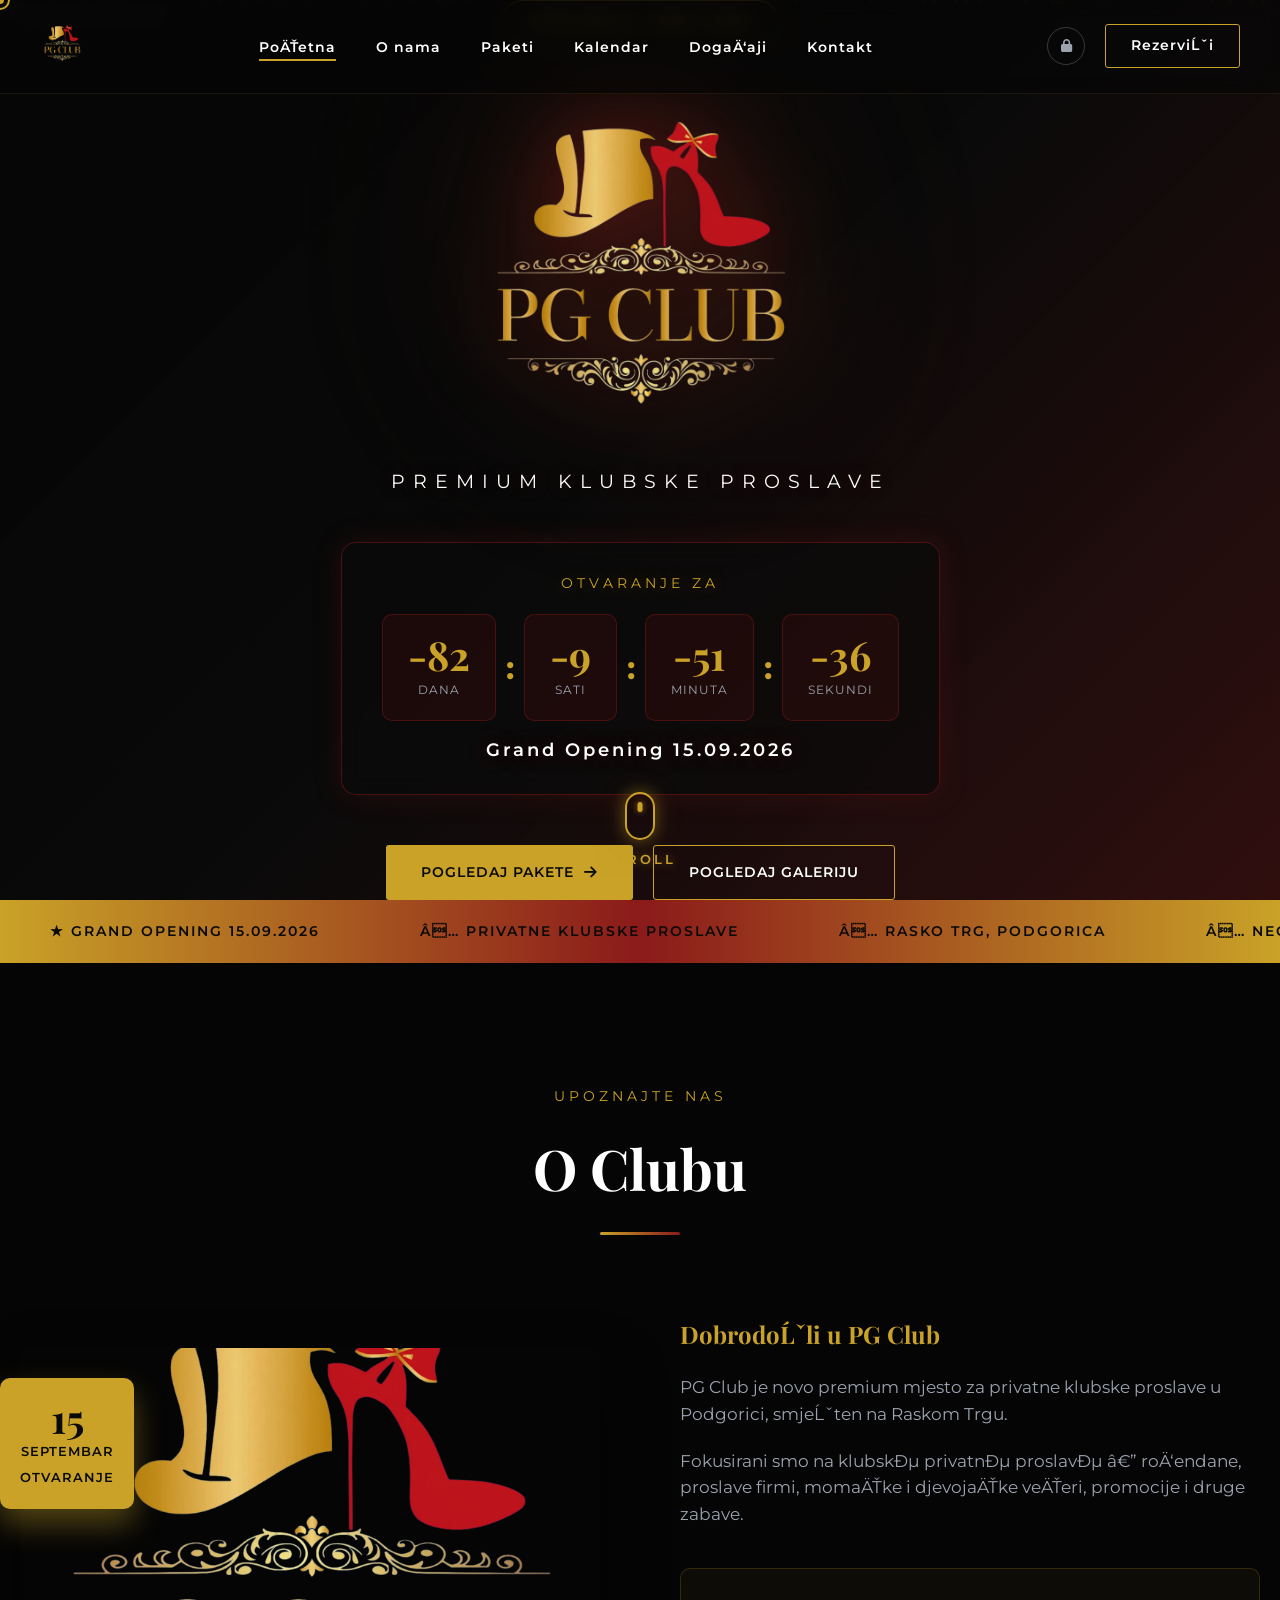
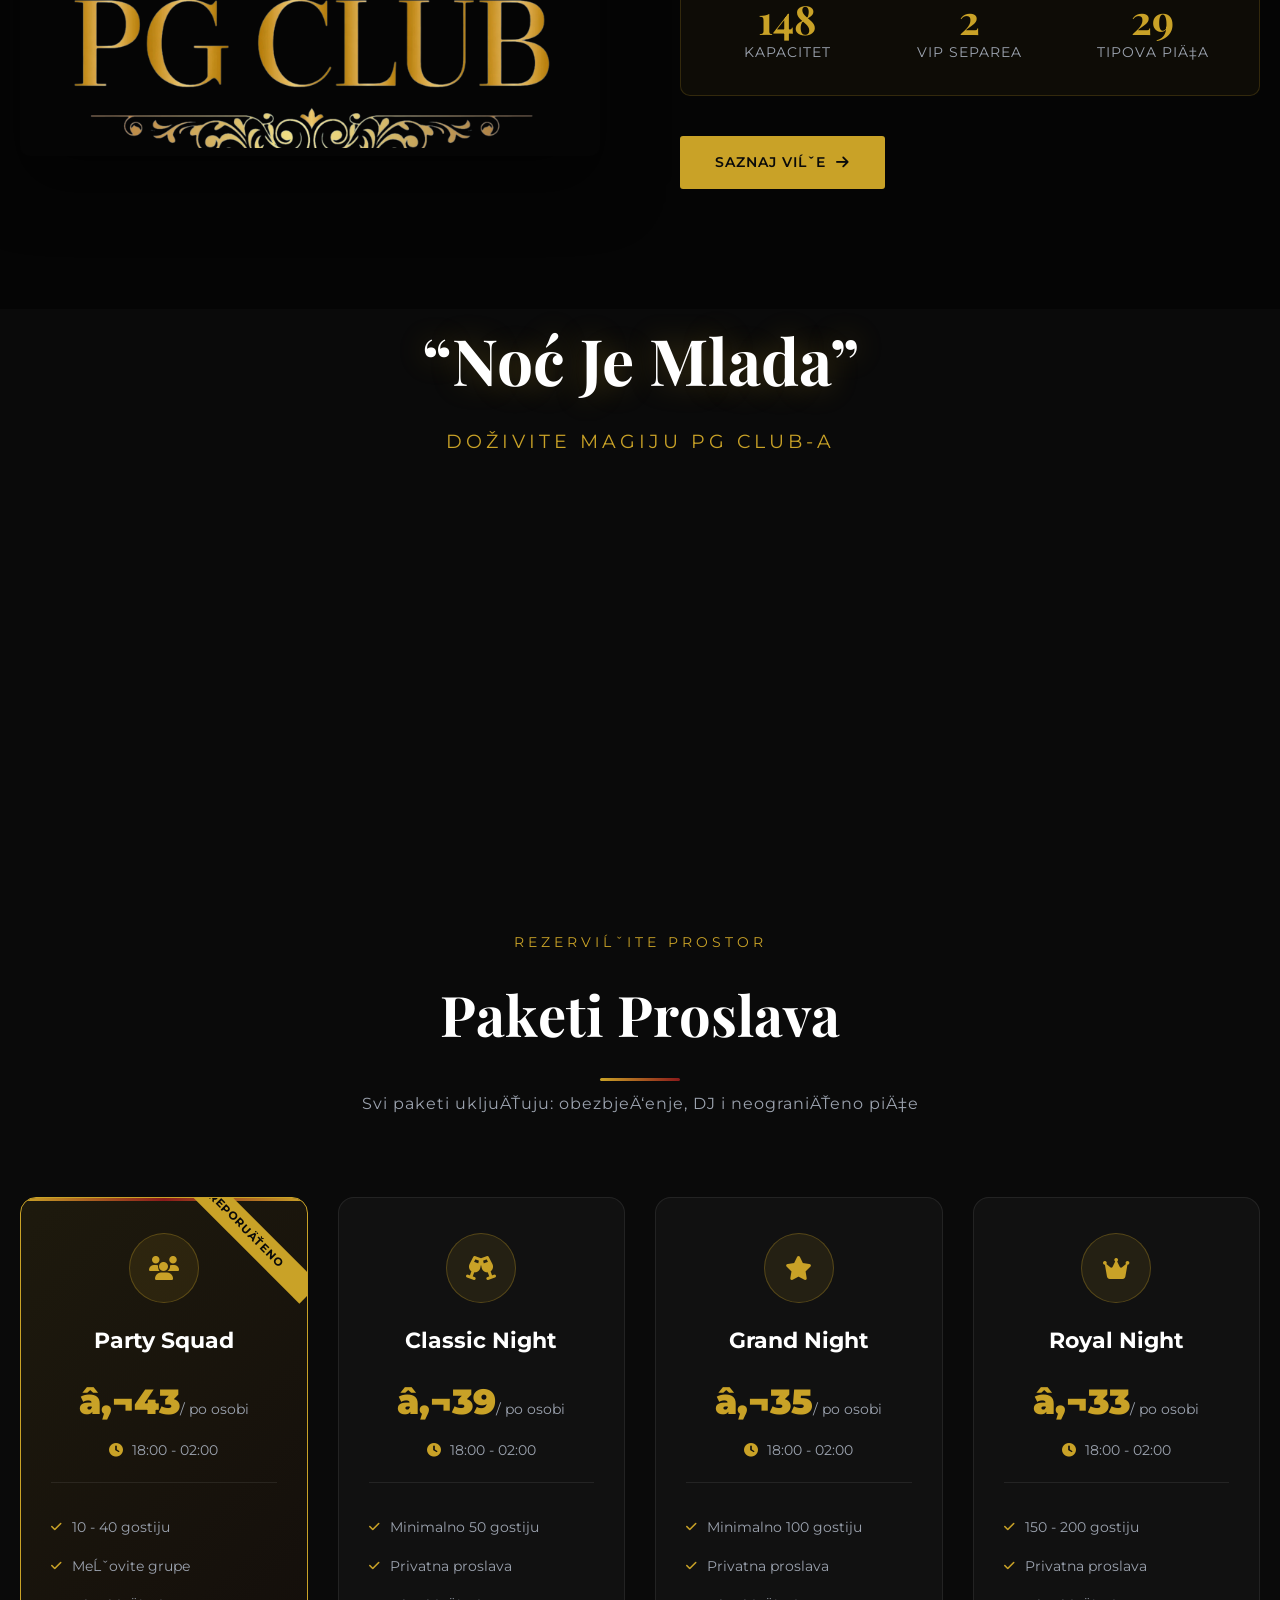
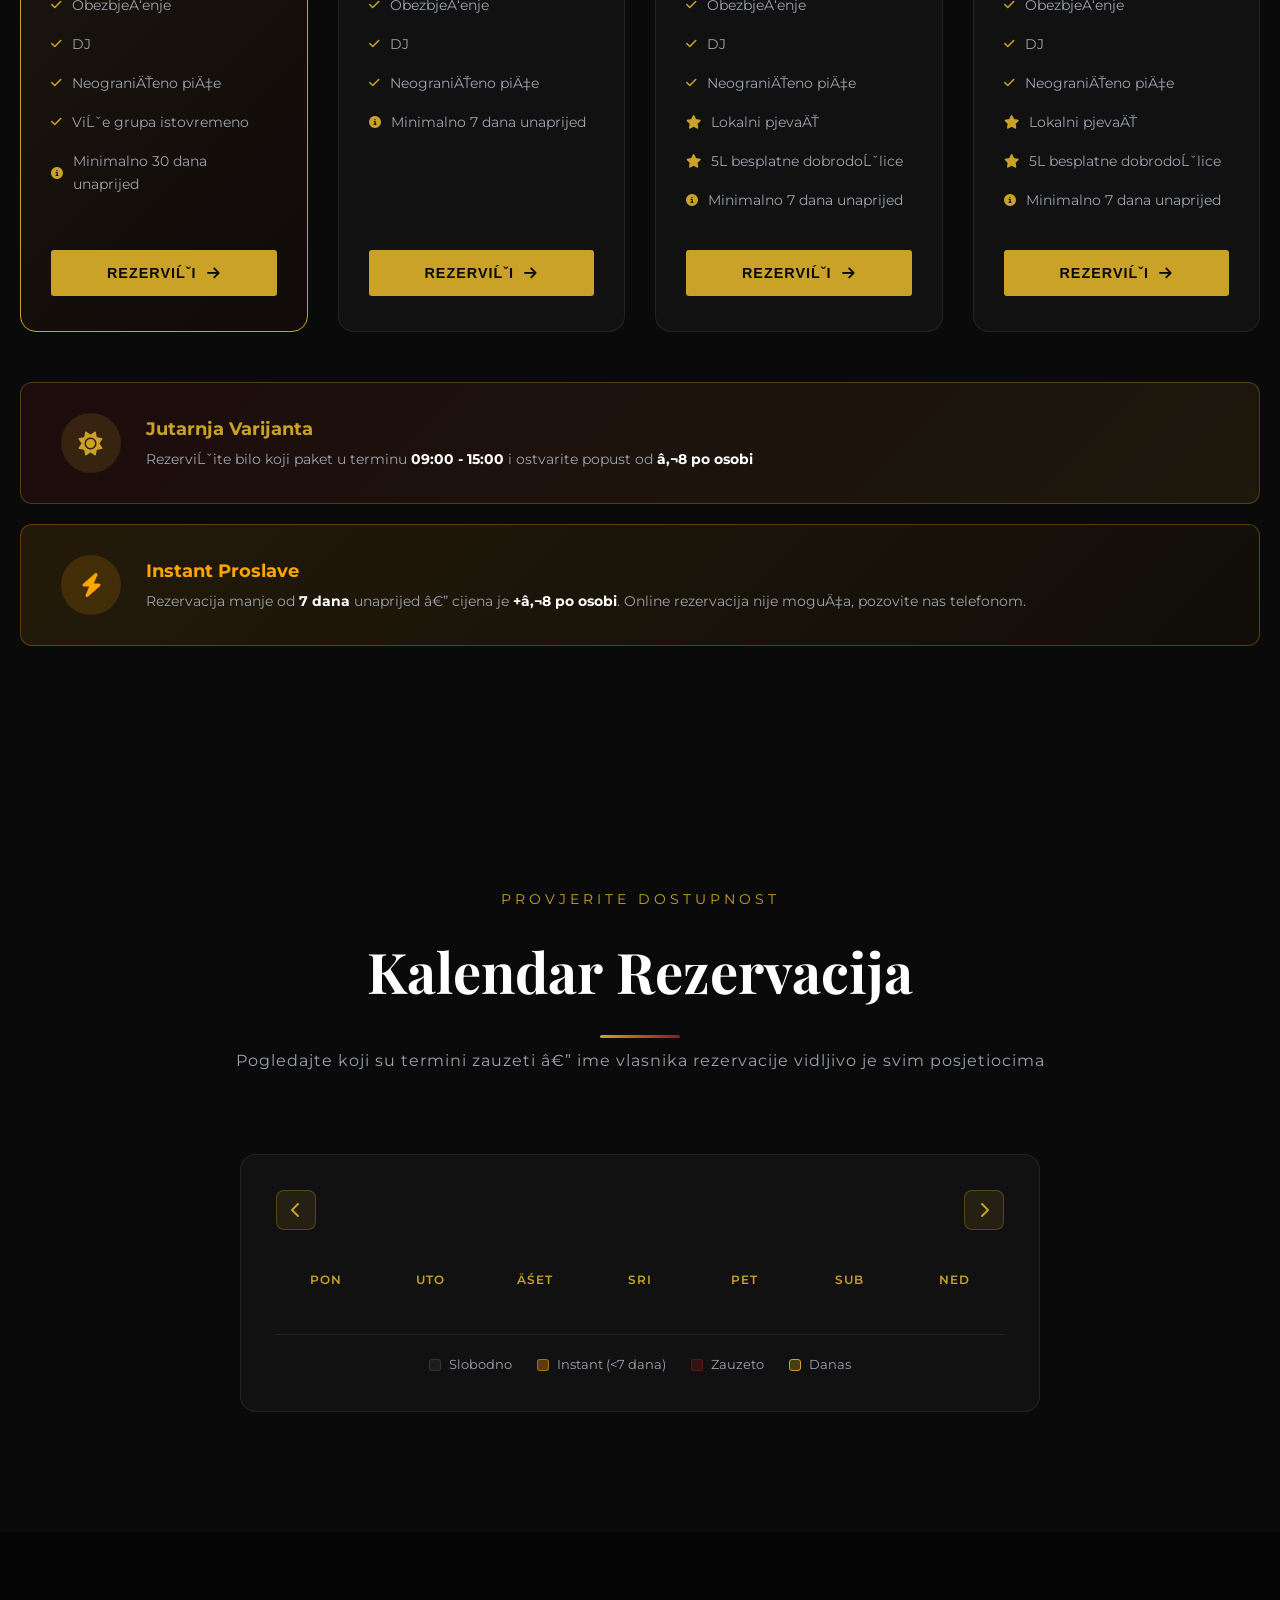
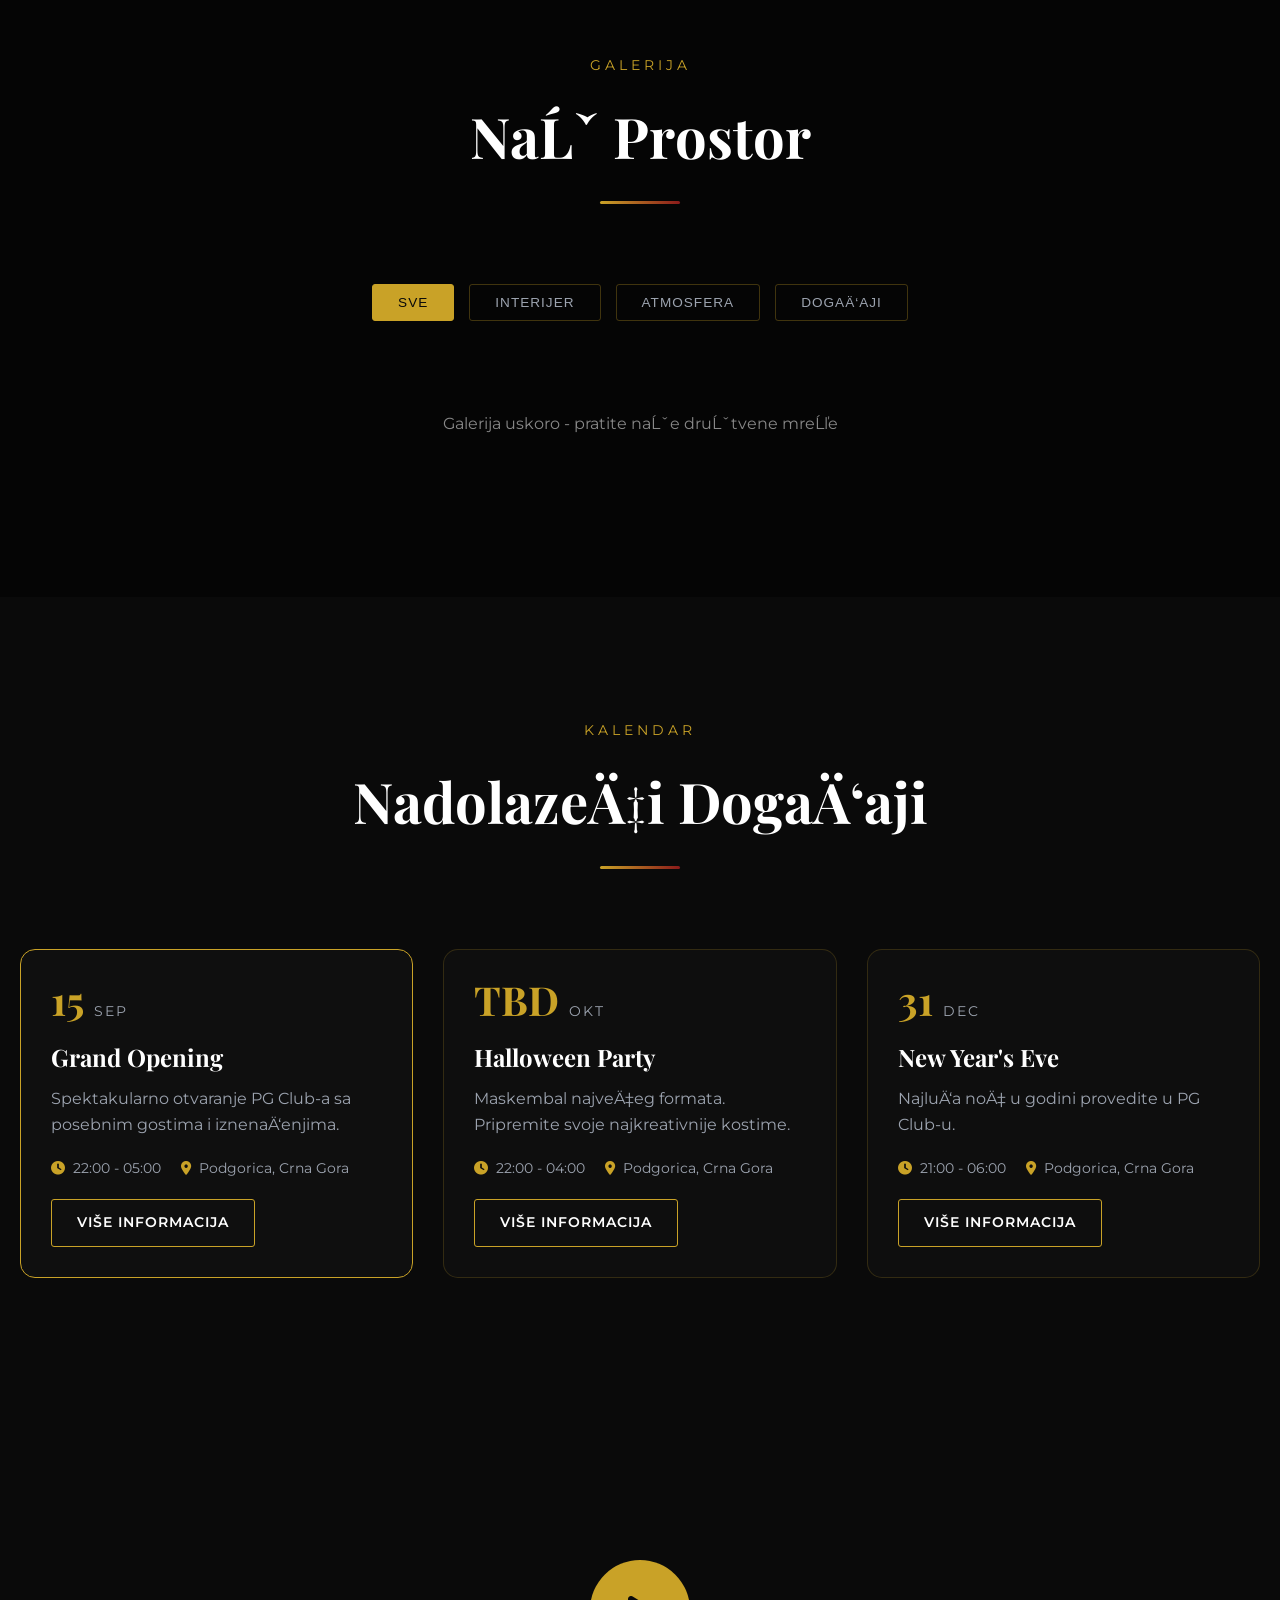
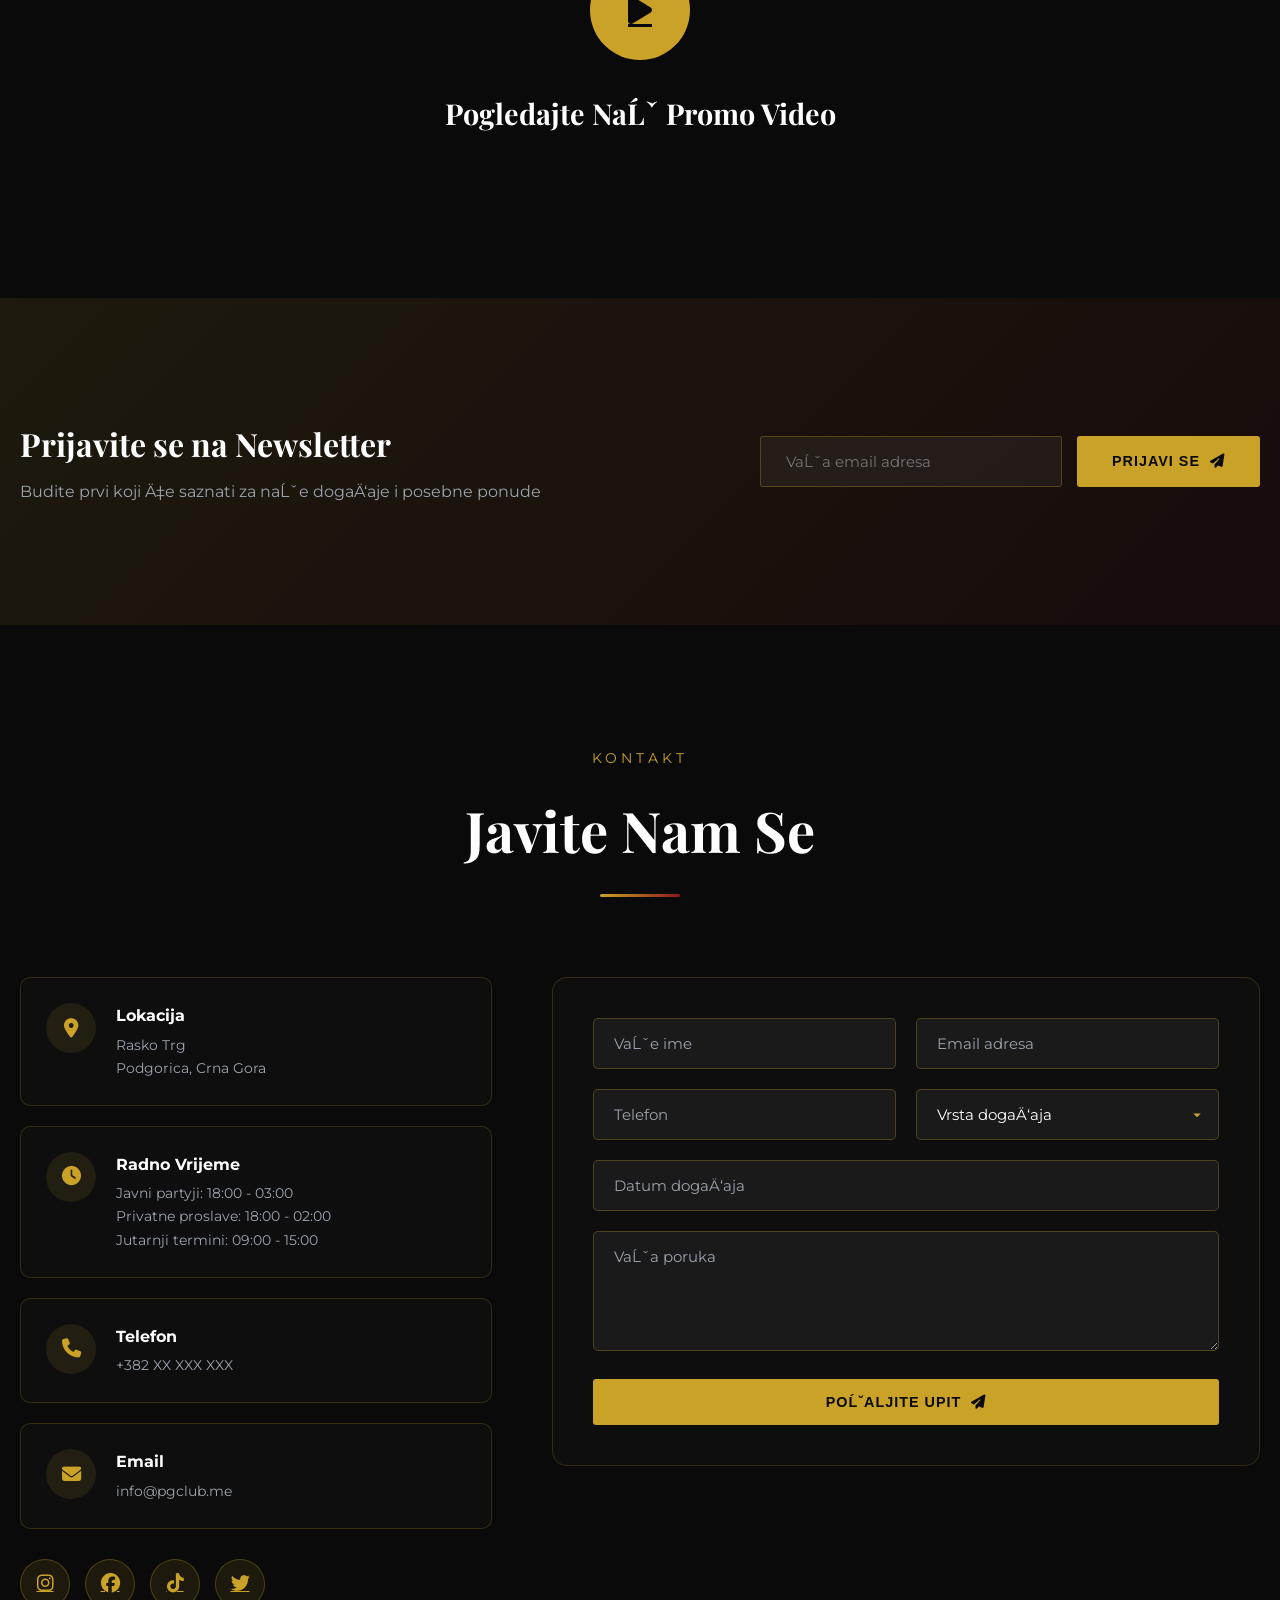
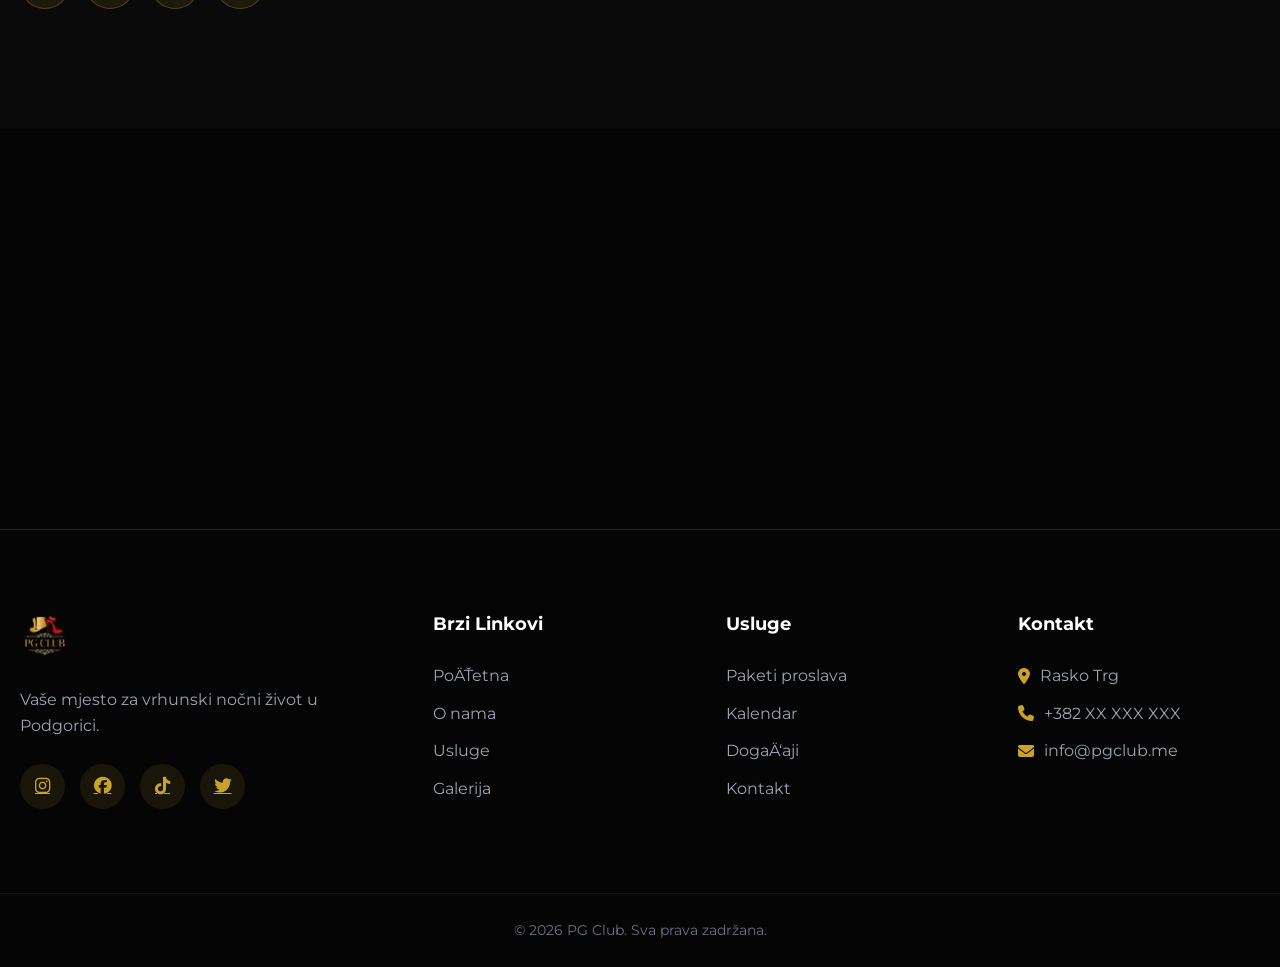
==== commit e0ee1243: "Update index.html: add Firebase SDK" ====
--- a/index.html
+++ b/index.html
@@ -124,16 +124,16 @@
                 <img src="pg_club_final_transparent.png" alt="PG Club Logo">
             </a>
             <ul class="nav-links">
-                <li><a href="#pocetna" class="nav-link active">Početna</a></li>
+                <li><a href="#pocetna" class="nav-link active">PoÄŤetna</a></li>
                 <li><a href="#o-nama" class="nav-link">O nama</a></li>
                 <li><a href="#paketi" class="nav-link">Paketi</a></li>
                 <li><a href="#kalendar" class="nav-link">Kalendar</a></li>
-                <li><a href="#dogadjaji" class="nav-link">Događaji</a></li>
+                <li><a href="#dogadjaji" class="nav-link">DogaÄ‘aji</a></li>
                 <li><a href="#kontakt" class="nav-link">Kontakt</a></li>
             </ul>
             <div class="nav-right">
                 <a href="admin/index.html" class="nav-admin" title="Admin Panel"><i class="fas fa-lock"></i></a>
-                <a href="#kontakt" class="nav-cta">Rezerviši</a>
+                <a href="#kontakt" class="nav-cta">RezerviĹˇi</a>
                 <div class="hamburger">
                     <span></span>
                     <span></span>
@@ -145,11 +145,11 @@
 
     <div class="mobile-menu">
         <ul class="mobile-nav-links">
-            <li><a href="#pocetna" class="mobile-link">Početna</a></li>
+            <li><a href="#pocetna" class="mobile-link">PoÄŤetna</a></li>
             <li><a href="#o-nama" class="mobile-link">O nama</a></li>
             <li><a href="#paketi" class="mobile-link">Paketi</a></li>
             <li><a href="#kalendar" class="mobile-link">Kalendar</a></li>
-            <li><a href="#dogadjaji" class="mobile-link">Događaji</a></li>
+            <li><a href="#dogadjaji" class="mobile-link">DogaÄ‘aji</a></li>
             <li><a href="#kontakt" class="mobile-link">Kontakt</a></li>
         </ul>
         <div class="mobile-social">
@@ -169,7 +169,7 @@
                 <span>Podgorica, Crna Gora</span>
             </div>
             <img src="pg_club_final_transparent.png" alt="PG Club Logo" class="hero-logo" data-aos="zoom-in" data-aos-delay="400">
-            <p class="tagline" data-aos="fade-up" data-aos-delay="600">Premium Noćni Doživljaj</p>
+            <p class="tagline" data-aos="fade-up" data-aos-delay="600">Premium NoÄ‡ni DoĹľivljaj</p>
             <div class="opening-countdown" data-aos="fade-up" data-aos-delay="800">
                 <div class="countdown-label">Otvaranje za</div>
                 <div class="countdown-timer">
@@ -216,16 +216,16 @@
     <section class="marquee-section">
         <div class="marquee">
             <div class="marquee-content">
-                <span>★ Grand Opening 15.09.2026</span>
-                <span>★ Privatne Klubske Proslave</span>
-                <span>★ Rasko Trg, Podgorica</span>
-                <span>★ Neograničeno Piće</span>
-                <span>★ DJ & Obezbjeđenje</span>
-                <span>★ Grand Opening 15.09.2026</span>
-                <span>★ Privatne Klubske Proslave</span>
-                <span>★ Rasko Trg, Podgorica</span>
-                <span>★ Neograničeno Piće</span>
-                <span>★ DJ & Obezbjeđenje</span>
+                <span>â… Grand Opening 15.09.2026</span>
+                <span>â… Privatne Klubske Proslave</span>
+                <span>â… Rasko Trg, Podgorica</span>
+                <span>â… NeograniÄŤeno PiÄ‡e</span>
+                <span>â… DJ & ObezbjeÄ‘enje</span>
+                <span>â… Grand Opening 15.09.2026</span>
+                <span>â… Privatne Klubske Proslave</span>
+                <span>â… Rasko Trg, Podgorica</span>
+                <span>â… NeograniÄŤeno PiÄ‡e</span>
+                <span>â… DJ & ObezbjeÄ‘enje</span>
             </div>
         </div>
     </section>
@@ -248,9 +248,9 @@
                     </div>
                 </div>
                 <div class="about-content" data-aos="fade-left" data-aos-delay="400">
-                    <h3 class="about-subtitle">Dobrodošli u PG Club</h3>
-                    <p class="about-text">PG Club je novo premium mjesto za noćni život u Podgorici, smješten na Raskom Trgu. klub je konceptualizovan kao prostor za privatne klubske proslave sa vrhunskom atmosferom, elegancijom i nezaboravnim trenucima.</p>
-                    <p class="about-text">Fokusirani smo na klubskе privatnе proslavе — rođendane, proslave firmi, momačke i djevojačke večeri, promocije i druge zabave. Nekoliko puta godišnje organizujemo velike party događaje sa nastupima poznatih izvođača iz regiona.</p>
+                    <h3 class="about-subtitle">DobrodoĹˇli u PG Club</h3>
+                    <p class="about-text">PG Club je novo premium mjesto za noÄ‡ni Ĺľivot u Podgorici, smjeĹˇten na Raskom Trgu. klub je konceptualizovan kao prostor za privatne klubske proslave sa vrhunskom atmosferom, elegancijom i nezaboravnim trenucima.</p>
+                    <p class="about-text">Fokusirani smo na klubskĐµ privatnĐµ proslavĐµ â€” roÄ‘endane, proslave firmi, momaÄŤke i djevojaÄŤke veÄŤeri, promocije i druge zabave. Nekoliko puta godiĹˇnje organizujemo velike party dogaÄ‘aje sa nastupima poznatih izvoÄ‘aÄŤa iz regiona.</p>
                     <div class="about-stats">
                         <div class="stat-item">
                             <span class="stat-number" data-count="250">0</span>
@@ -262,11 +262,11 @@
                         </div>
                         <div class="stat-item">
                             <span class="stat-number" data-count="50">0</span>
-                            <span class="stat-label">Tipova Pića</span>
+                            <span class="stat-label">Tipova PiÄ‡a</span>
                         </div>
                     </div>
                     <a href="#kontakt" class="btn btn-primary">
-                        <span>Saznaj Više</span>
+                        <span>Saznaj ViĹˇe</span>
                         <i class="fas fa-arrow-right"></i>
                     </a>
                 </div>
@@ -278,92 +278,92 @@
         <div class="parallax-bg">
         <div class="parallax-overlay"></div>
         <div class="parallax-content" data-aos="zoom-in">
-            <h2>"Noć Je Mlada"</h2>
-            <p>Doživite magiju PG Club-a</p>
+            <h2>"NoÄ‡ Je Mlada"</h2>
+            <p>DoĹľivite magiju PG Club-a</p>
         </div>
     </section>
 
     <section id="paketi" class="packages section">
         <div class="container">
             <div class="section-header">
-                <span class="section-tag" data-aos="fade-up">Rezervišite Prostor</span>
+                <span class="section-tag" data-aos="fade-up">RezerviĹˇite Prostor</span>
                 <h2 class="section-title" data-aos="fade-up" data-aos-delay="100">Paketi Proslava</h2>
                 <div class="section-divider" data-aos="zoom-in" data-aos-delay="200"></div>
-                <p class="section-subtitle" data-aos="fade-up" data-aos-delay="250">Svi paketi uključuju: obezbjeđenje, DJ i neograničeno piće</p>
+                <p class="section-subtitle" data-aos="fade-up" data-aos-delay="250">Svi paketi ukljuÄŤuju: obezbjeÄ‘enje, DJ i neograniÄŤeno piÄ‡e</p>
             </div>
             <div class="packages-grid">
                 <div class="package-card featured" data-aos="fade-up" data-aos-delay="100">
-                    <div class="package-badge">Preporučeno</div>
+                    <div class="package-badge">PreporuÄŤeno</div>
                     <div class="package-icon"><i class="fas fa-users"></i></div>
                     <h3>Party Squad</h3>
-                    <div class="package-price"><span class="price">€43</span><span class="per">/ po osobi</span></div>
+                    <div class="package-price"><span class="price">â‚¬43</span><span class="per">/ po osobi</span></div>
                     <div class="package-time"><i class="fas fa-clock"></i> 18:00 - 02:00</div>
                     <ul class="package-features">
                         <li><i class="fas fa-check"></i> 10 - 40 gostiju</li>
-                        <li><i class="fas fa-check"></i> Mešovite grupe</li>
-                        <li><i class="fas fa-check"></i> Obezbjeđenje</li>
+                        <li><i class="fas fa-check"></i> MeĹˇovite grupe</li>
+                        <li><i class="fas fa-check"></i> ObezbjeÄ‘enje</li>
                         <li><i class="fas fa-check"></i> DJ</li>
-                        <li><i class="fas fa-check"></i> Neograničeno piće</li>
-                        <li><i class="fas fa-check"></i> Više grupa istovremeno</li>
+                        <li><i class="fas fa-check"></i> NeograniÄŤeno piÄ‡e</li>
+                        <li><i class="fas fa-check"></i> ViĹˇe grupa istovremeno</li>
                         <li><i class="fas fa-info-circle"></i> Minimalno 30 dana unaprijed</li>
                     </ul>
                     <button class="btn btn-primary btn-full btn-book" data-package="party-squad">
-                        <span>Rezerviši</span><i class="fas fa-arrow-right"></i>
+                        <span>RezerviĹˇi</span><i class="fas fa-arrow-right"></i>
                     </button>
                 </div>
                 <div class="package-card" data-aos="fade-up" data-aos-delay="200">
                     <div class="package-icon"><i class="fas fa-glass-cheers"></i></div>
                     <h3>Classic Night</h3>
-                    <div class="package-price"><span class="price">€39</span><span class="per">/ po osobi</span></div>
+                    <div class="package-price"><span class="price">â‚¬39</span><span class="per">/ po osobi</span></div>
                     <div class="package-time"><i class="fas fa-clock"></i> 18:00 - 02:00</div>
                     <ul class="package-features">
                         <li><i class="fas fa-check"></i> Minimalno 50 gostiju</li>
                         <li><i class="fas fa-check"></i> Privatna proslava</li>
-                        <li><i class="fas fa-check"></i> Obezbjeđenje</li>
+                        <li><i class="fas fa-check"></i> ObezbjeÄ‘enje</li>
                         <li><i class="fas fa-check"></i> DJ</li>
-                        <li><i class="fas fa-check"></i> Neograničeno piće</li>
+                        <li><i class="fas fa-check"></i> NeograniÄŤeno piÄ‡e</li>
                         <li><i class="fas fa-info-circle"></i> Minimalno 7 dana unaprijed</li>
                     </ul>
                     <button class="btn btn-primary btn-full btn-book" data-package="classic-night">
-                        <span>Rezerviši</span><i class="fas fa-arrow-right"></i>
+                        <span>RezerviĹˇi</span><i class="fas fa-arrow-right"></i>
                     </button>
                 </div>
                 <div class="package-card" data-aos="fade-up" data-aos-delay="300">
                     <div class="package-icon"><i class="fas fa-star"></i></div>
                     <h3>Grand Night</h3>
-                    <div class="package-price"><span class="price">€35</span><span class="per">/ po osobi</span></div>
+                    <div class="package-price"><span class="price">â‚¬35</span><span class="per">/ po osobi</span></div>
                     <div class="package-time"><i class="fas fa-clock"></i> 18:00 - 02:00</div>
                     <ul class="package-features">
                         <li><i class="fas fa-check"></i> Minimalno 100 gostiju</li>
                         <li><i class="fas fa-check"></i> Privatna proslava</li>
-                        <li><i class="fas fa-check"></i> Obezbjeđenje</li>
+                        <li><i class="fas fa-check"></i> ObezbjeÄ‘enje</li>
                         <li><i class="fas fa-check"></i> DJ</li>
-                        <li><i class="fas fa-check"></i> Neograničeno piće</li>
-                        <li><i class="fas fa-star"></i> Lokalni pjevač</li>
-                        <li><i class="fas fa-star"></i> 5L besplatne dobrodošlice</li>
+                        <li><i class="fas fa-check"></i> NeograniÄŤeno piÄ‡e</li>
+                        <li><i class="fas fa-star"></i> Lokalni pjevaÄŤ</li>
+                        <li><i class="fas fa-star"></i> 5L besplatne dobrodoĹˇlice</li>
                         <li><i class="fas fa-info-circle"></i> Minimalno 7 dana unaprijed</li>
                     </ul>
                     <button class="btn btn-primary btn-full btn-book" data-package="grand-night">
-                        <span>Rezerviši</span><i class="fas fa-arrow-right"></i>
+                        <span>RezerviĹˇi</span><i class="fas fa-arrow-right"></i>
                     </button>
                 </div>
                 <div class="package-card" data-aos="fade-up" data-aos-delay="400">
                     <div class="package-icon"><i class="fas fa-crown"></i></div>
                     <h3>Royal Night</h3>
-                    <div class="package-price"><span class="price">€33</span><span class="per">/ po osobi</span></div>
+                    <div class="package-price"><span class="price">â‚¬33</span><span class="per">/ po osobi</span></div>
                     <div class="package-time"><i class="fas fa-clock"></i> 18:00 - 02:00</div>
                     <ul class="package-features">
                         <li><i class="fas fa-check"></i> 150 - 200 gostiju</li>
                         <li><i class="fas fa-check"></i> Privatna proslava</li>
-                        <li><i class="fas fa-check"></i> Obezbjeđenje</li>
+                        <li><i class="fas fa-check"></i> ObezbjeÄ‘enje</li>
                         <li><i class="fas fa-check"></i> DJ</li>
-                        <li><i class="fas fa-check"></i> Neograničeno piće</li>
-                        <li><i class="fas fa-star"></i> Lokalni pjevač</li>
-                        <li><i class="fas fa-star"></i> 5L besplatne dobrodošlice</li>
+                        <li><i class="fas fa-check"></i> NeograniÄŤeno piÄ‡e</li>
+                        <li><i class="fas fa-star"></i> Lokalni pjevaÄŤ</li>
+                        <li><i class="fas fa-star"></i> 5L besplatne dobrodoĹˇlice</li>
                         <li><i class="fas fa-info-circle"></i> Minimalno 7 dana unaprijed</li>
                     </ul>
                     <button class="btn btn-primary btn-full btn-book" data-package="royal-night">
-                        <span>Rezerviši</span><i class="fas fa-arrow-right"></i>
+                        <span>RezerviĹˇi</span><i class="fas fa-arrow-right"></i>
                     </button>
                 </div>
             </div>
@@ -371,14 +371,14 @@
                 <div class="morning-icon"><i class="fas fa-sun"></i></div>
                 <div class="morning-info">
                     <h4>Jutarnja Varijanta</h4>
-                    <p>Rezervišite bilo koji paket u terminu <strong>09:00 - 15:00</strong> i ostvarite popust od <strong>€8 po osobi</strong></p>
+                    <p>RezerviĹˇite bilo koji paket u terminu <strong>09:00 - 15:00</strong> i ostvarite popust od <strong>â‚¬8 po osobi</strong></p>
                 </div>
             </div>
             <div class="instant-info-banner" data-aos="fade-up">
                 <div class="morning-icon" style="background:rgba(255,165,0,0.15);"><i class="fas fa-bolt" style="color:#ffa500;"></i></div>
                 <div class="morning-info">
                     <h4 style="color:#ffa500;">Instant Proslave</h4>
-                    <p>Rezervacija manje od <strong>7 dana</strong> unaprijed — cijena je <strong>+€8 po osobi</strong>. Online rezervacija nije moguća, pozovite nas telefonom.</p>
+                    <p>Rezervacija manje od <strong>7 dana</strong> unaprijed â€” cijena je <strong>+â‚¬8 po osobi</strong>. Online rezervacija nije moguÄ‡a, pozovite nas telefonom.</p>
                 </div>
             </div>
         </div>
@@ -390,7 +390,7 @@
                 <span class="section-tag" data-aos="fade-up">Provjerite Dostupnost</span>
                 <h2 class="section-title" data-aos="fade-up" data-aos-delay="100">Kalendar Rezervacija</h2>
                 <div class="section-divider" data-aos="zoom-in" data-aos-delay="200"></div>
-                <p class="section-subtitle" data-aos="fade-up" data-aos-delay="250">Pogledajte koji su termini zauzeti — ime vlasnika rezervacije vidljivo je svim posjetiocima</p>
+                <p class="section-subtitle" data-aos="fade-up" data-aos-delay="250">Pogledajte koji su termini zauzeti â€” ime vlasnika rezervacije vidljivo je svim posjetiocima</p>
             </div>
             <div class="calendar-wrapper" data-aos="fade-up" data-aos-delay="300">
                 <div class="calendar-nav">
@@ -401,7 +401,7 @@
                 <div class="calendar-grid">
                     <div class="cal-day-name">Pon</div>
                     <div class="cal-day-name">Uto</div>
-                    <div class="cal-day-name">Čet</div>
+                    <div class="cal-day-name">ÄŚet</div>
                     <div class="cal-day-name">Sri</div>
                     <div class="cal-day-name">Pet</div>
                     <div class="cal-day-name">Sub</div>
@@ -422,14 +422,14 @@
         <div class="container">
             <div class="section-header">
                 <span class="section-tag" data-aos="fade-up">Galerija</span>
-                <h2 class="section-title" data-aos="fade-up" data-aos-delay="100">Naš Prostor</h2>
+                <h2 class="section-title" data-aos="fade-up" data-aos-delay="100">NaĹˇ Prostor</h2>
                 <div class="section-divider" data-aos="zoom-in" data-aos-delay="200"></div>
             </div>
             <div class="gallery-filters" data-aos="fade-up" data-aos-delay="300">
                 <button class="filter-btn active" data-filter="all">Sve</button>
                 <button class="filter-btn" data-filter="interijer">Interijer</button>
                 <button class="filter-btn" data-filter="atmosfera">Atmosfera</button>
-                <button class="filter-btn" data-filter="dogadjaji">Događaji</button>
+                <button class="filter-btn" data-filter="dogadjaji">DogaÄ‘aji</button>
             </div>
             <div class="gallery-grid" data-aos="fade-up" data-aos-delay="400">
             </div>
@@ -447,7 +447,7 @@
         <div class="container">
             <div class="section-header">
                 <span class="section-tag" data-aos="fade-up">Kalendar</span>
-                <h2 class="section-title" data-aos="fade-up" data-aos-delay="100">Nadolazeći Događaji</h2>
+                <h2 class="section-title" data-aos="fade-up" data-aos-delay="100">NadolazeÄ‡i DogaÄ‘aji</h2>
                 <div class="section-divider" data-aos="zoom-in" data-aos-delay="200"></div>
             </div>
             <div class="events-grid">
@@ -458,13 +458,13 @@
                             <span class="month">SEP</span>
                         </div>
                         <h3>Grand Opening</h3>
-                        <p>Spektakularno otvaranje PG Club-a sa posebnim gostima i iznenađenjima.</p>
+                        <p>Spektakularno otvaranje PG Club-a sa posebnim gostima i iznenaÄ‘enjima.</p>
                         <div class="event-meta">
                             <span><i class="fas fa-clock"></i> 22:00 - 05:00</span>
                             <span><i class="fas fa-map-marker-alt"></i> Podgorica</span>
                         </div>
                         <a href="#kontakt" class="btn btn-primary btn-sm">
-                            <span>Rezerviši</span>
+                            <span>RezerviĹˇi</span>
                         </a>
                     </div>
                 </div>
@@ -475,13 +475,13 @@
                             <span class="month">OKT</span>
                         </div>
                         <h3>Halloween Party</h3>
-                        <p>Maskembal najvećeg formata. Pripremite svoje najkreativnije kostime.</p>
+                        <p>Maskembal najveÄ‡eg formata. Pripremite svoje najkreativnije kostime.</p>
                         <div class="event-meta">
                             <span><i class="fas fa-clock"></i> 22:00 - 04:00</span>
                             <span><i class="fas fa-map-marker-alt"></i> Podgorica</span>
                         </div>
                         <a href="#kontakt" class="btn btn-secondary btn-sm">
-                            <span>Više Informacija</span>
+                            <span>ViĹˇe Informacija</span>
                         </a>
                     </div>
                 </div>
@@ -492,13 +492,13 @@
                             <span class="month">DEC</span>
                         </div>
                         <h3>New Year's Eve</h3>
-                        <p>Najluđa noć u godini provedite u PG Club-u. Očekujte vrhunski provod.</p>
+                        <p>NajluÄ‘a noÄ‡ u godini provedite u PG Club-u. OÄŤekujte vrhunski provod.</p>
                         <div class="event-meta">
                             <span><i class="fas fa-clock"></i> 21:00 - 06:00</span>
                             <span><i class="fas fa-map-marker-alt"></i> Podgorica</span>
                         </div>
                         <a href="#kontakt" class="btn btn-secondary btn-sm">
-                            <span>Više Informacija</span>
+                            <span>ViĹˇe Informacija</span>
                         </a>
                     </div>
                 </div>
@@ -513,7 +513,7 @@
             <a href="#" class="play-btn">
                 <i class="fas fa-play"></i>
             </a>
-            <h3>Pogledajte Naš Promo Video</h3>
+            <h3>Pogledajte NaĹˇ Promo Video</h3>
         </div>
     </section>
 
@@ -522,10 +522,10 @@
             <div class="newsletter-content" data-aos="zoom-in">
                 <div class="newsletter-text">
                     <h3>Prijavite se na Newsletter</h3>
-                    <p>Budite prvi koji će saznati za naše događaje i posebne ponude</p>
+                    <p>Budite prvi koji Ä‡e saznati za naĹˇe dogaÄ‘aje i posebne ponude</p>
                 </div>
                 <form class="newsletter-form">
-                    <input type="email" placeholder="Vaša email adresa" required>
+                    <input type="email" placeholder="VaĹˇa email adresa" required>
                     <button type="submit" class="btn btn-primary">
                         <span>Prijavi Se</span>
                         <i class="fas fa-paper-plane"></i>
@@ -591,7 +591,7 @@
                     <form class="contact-form">
                         <div class="form-row">
                             <div class="form-group">
-                                <input type="text" placeholder="Vaše ime" required>
+                                <input type="text" placeholder="VaĹˇe ime" required>
                             </div>
                             <div class="form-group">
                                 <input type="email" placeholder="Email adresa" required>
@@ -603,23 +603,23 @@
                             </div>
                             <div class="form-group">
                                 <select required>
-                                    <option value="" disabled selected>Vrsta događaja</option>
+                                    <option value="" disabled selected>Vrsta dogaÄ‘aja</option>
                                     <option value="privatna">Privatna proslava</option>
-                                    <option value="rodjendan">Rođendan</option>
+                                    <option value="rodjendan">RoÄ‘endan</option>
                                     <option value="promocija">Promocija</option>
-                                    <option value="vencanje">Vjenčanje</option>
+                                    <option value="vencanje">VjenÄŤanje</option>
                                     <option value="ostalo">Ostalo</option>
                                 </select>
                             </div>
                         </div>
                         <div class="form-group">
-                            <input type="text" placeholder="Datum događaja">
+                            <input type="text" placeholder="Datum dogaÄ‘aja">
                         </div>
                         <div class="form-group">
-                            <textarea placeholder="Vaša poruka" rows="4" required></textarea>
+                            <textarea placeholder="VaĹˇa poruka" rows="4" required></textarea>
                         </div>
                         <button type="submit" class="btn btn-primary btn-full">
-                            <span>Pošaljite Upit</span>
+                            <span>PoĹˇaljite Upit</span>
                             <i class="fas fa-paper-plane"></i>
                         </button>
                     </form>
@@ -638,7 +638,7 @@
                 <div class="footer-grid">
                     <div class="footer-brand">
                         <img src="pg_club_final_transparent.png" alt="PG Club Logo" class="footer-logo">
-                        <p>Vaše mjesto za vrhunski noćni život u Podgorici.</p>
+                        <p>VaĹˇe mjesto za vrhunski noÄ‡ni Ĺľivot u Podgorici.</p>
                         <div class="footer-social">
                             <a href="#"><i class="fab fa-instagram"></i></a>
                             <a href="#"><i class="fab fa-facebook"></i></a>
@@ -649,7 +649,7 @@
                     <div class="footer-links">
                         <h4>Brzi Linkovi</h4>
                         <ul>
-                            <li><a href="#pocetna">Početna</a></li>
+                            <li><a href="#pocetna">PoÄŤetna</a></li>
                             <li><a href="#o-nama">O nama</a></li>
                             <li><a href="#usluge">Usluge</a></li>
                             <li><a href="#galerija">Galerija</a></li>
@@ -660,7 +660,7 @@
                         <ul>
                             <li><a href="#paketi">Paketi proslava</a></li>
                             <li><a href="#kalendar">Kalendar</a></li>
-                            <li><a href="#dogadjaji">Događaji</a></li>
+                            <li><a href="#dogadjaji">DogaÄ‘aji</a></li>
                             <li><a href="#kontakt">Kontakt</a></li>
                         </ul>
                     </div>
@@ -677,7 +677,7 @@
         </div>
         <div class="footer-bottom">
             <div class="container">
-                <p>&copy; 2026 PG Club. Sva prava zadržana.</p>
+                <p>&copy; 2026 PG Club. Sva prava zadrĹľana.</p>
             </div>
         </div>
     </footer>
@@ -691,7 +691,7 @@
         <div class="booking-modal-content">
             <button class="modal-close-btn">&times;</button>
             <h2>Odaberite Datum</h2>
-            <p class="modal-subtitle">Paket: <strong id="bookingPackageName"></strong> — <span id="bookingPackagePrice"></span></p>
+            <p class="modal-subtitle">Paket: <strong id="bookingPackageName"></strong> â€” <span id="bookingPackagePrice"></span></p>
             <p class="modal-info">Kliknite na slobodan datum u kalendaru ispod da nastavite sa rezervacijom</p>
             <p class="modal-min-advance" id="modalMinAdvance"></p>
         </div>
@@ -708,7 +708,7 @@
                     <i class="fas fa-bolt"></i>
                     <div>
                         <strong>Instant proslava</strong>
-                        <p>Rezervacija manje od 7 dana unaprijed. Cijena je +€8 po osobi. Online rezervacija nije moguća — pozovite nas!</p>
+                        <p>Rezervacija manje od 7 dana unaprijed. Cijena je +â‚¬8 po osobi. Online rezervacija nije moguÄ‡a â€” pozovite nas!</p>
                     </div>
                 </div>
                 <input type="hidden" id="bookingDate" name="date">
@@ -716,11 +716,11 @@
                 <div class="form-row">
                     <div class="form-group">
                         <label>Ime *</label>
-                        <input type="text" id="bookingName" placeholder="Vaše ime" required>
+                        <input type="text" id="bookingName" placeholder="VaĹˇe ime" required>
                     </div>
                     <div class="form-group">
                         <label>Prezime *</label>
-                        <input type="text" id="bookingSurname" placeholder="Vaše prezime" required>
+                        <input type="text" id="bookingSurname" placeholder="VaĹˇe prezime" required>
                     </div>
                 </div>
                 <div class="form-row">
@@ -742,12 +742,12 @@
                         <label>Vrsta proslave *</label>
                         <select id="bookingEventType" required>
                             <option value="" disabled selected>Odaberite...</option>
-                            <option value="rodjendan">Rođendan</option>
+                            <option value="rodjendan">RoÄ‘endan</option>
                             <option value="proslava-firme">Proslava firme</option>
-                            <option value="momacka">Momačka veče</option>
-                            <option value="djevojacka">Djevojačka veče</option>
+                            <option value="momacka">MomaÄŤka veÄŤe</option>
+                            <option value="djevojacka">DjevojaÄŤka veÄŤe</option>
                             <option value="promocija">Promocija</option>
-                            <option value="vencanje">Vjenčanje</option>
+                            <option value="vencanje">VjenÄŤanje</option>
                             <option value="ostalo">Ostalo</option>
                         </select>
                     </div>
@@ -761,8 +761,8 @@
                         <label>Termin *</label>
                         <select id="bookingTimeSlot" required>
                             <option value="" disabled selected>Odaberite termin...</option>
-                            <option value="evening">Večernji termin (18:00 - 02:00)</option>
-                            <option value="morning">Jutarnji termin (09:00 - 15:00) - Popust €8/os</option>
+                            <option value="evening">VeÄŤernji termin (18:00 - 02:00)</option>
+                            <option value="morning">Jutarnji termin (09:00 - 15:00) - Popust â‚¬8/os</option>
                         </select>
                     </div>
                 </div>
@@ -773,7 +773,7 @@
                             <input type="checkbox" id="bookingAddonSnack">
                             <span class="addon-check"></span>
                             <span class="addon-info">
-                                <span class="addon-name">Grickalice <span class="addon-price">+€2 / os</span></span>
+                                <span class="addon-name">Grickalice <span class="addon-price">+â‚¬2 / os</span></span>
                                 <span class="addon-desc">Do nestanka zaliha</span>
                             </span>
                         </label>
@@ -781,36 +781,36 @@
                             <input type="checkbox" id="bookingAddonMeza">
                             <span class="addon-check"></span>
                             <span class="addon-info">
-                                <span class="addon-name">Meza, masline i sir <span class="addon-price">+€4 / os</span></span>
+                                <span class="addon-name">Meza, masline i sir <span class="addon-price">+â‚¬4 / os</span></span>
                                 <span class="addon-desc">Tradicionalna meza</span>
                             </span>
                         </label>
                     </div>
                 </div>
                 <div class="booking-rules">
-                    <p><i class="fas fa-ban"></i> Unošenje alkohola i hrane u klub je zabranjeno.</p>
-                    <p><i class="fas fa-info-circle"></i> Rezervacija je besplatna. Za potvrdu je potrebno uplatiti 50% avansa. Uskoro ćemo vas kontaktirati telefonom.</p>
+                    <p><i class="fas fa-ban"></i> UnoĹˇenje alkohola i hrane u klub je zabranjeno.</p>
+                    <p><i class="fas fa-info-circle"></i> Rezervacija je besplatna. Za potvrdu je potrebno uplatiti 50% avansa. Uskoro Ä‡emo vas kontaktirati telefonom.</p>
                 </div>
                 <div class="booking-price-summary" id="bookingPriceSummary">
                     <div class="price-row">
                         <span>Cijena paketa</span>
-                        <span id="priceBase">€0</span>
+                        <span id="priceBase">â‚¬0</span>
                     </div>
                     <div class="price-row" id="priceAddonsRow" style="display:none;">
                         <span>Dodaci</span>
-                        <span id="priceAddons">€0</span>
+                        <span id="priceAddons">â‚¬0</span>
                     </div>
                     <div class="price-divider"></div>
                     <div class="price-row price-total">
                         <span>Ukupno</span>
-                        <span id="priceTotal">€0</span>
+                        <span id="priceTotal">â‚¬0</span>
                     </div>
                     <div class="price-row price-advance">
                         <span>Avans (50%)</span>
-                        <span id="priceAdvance">€0</span>
+                        <span id="priceAdvance">â‚¬0</span>
                     </div>
                     <div class="price-instant-note" id="priceInstantNote" style="display:none;">
-                        <i class="fas fa-bolt"></i> Instant cijena (+€8/os)
+                        <i class="fas fa-bolt"></i> Instant cijena (+â‚¬8/os)
                     </div>
                 </div>
                 <div class="instant-form-note" id="instantFormNote" style="display:none;">
@@ -821,7 +821,7 @@
                     </div>
                 </div>
                 <button type="submit" class="btn btn-primary btn-full" id="bookingSubmitBtn">
-                    <span>Pošalji Rezervaciju</span>
+                    <span>PoĹˇalji Rezervaciju</span>
                     <i class="fas fa-check"></i>
                 </button>
             </form>
@@ -834,11 +834,14 @@
             <div class="success-icon"><i class="fas fa-check-circle"></i></div>
             <h2>Rezervacija Poslata!</h2>
             <div id="successInfo"></div>
-            <p class="success-note">Kontaktiraćemo vas uskoro radi potvrde.</p>
+            <p class="success-note">KontaktiraÄ‡emo vas uskoro radi potvrde.</p>
             <button class="btn btn-primary modal-close-btn"><span>U redu</span></button>
         </div>
     </div>
 
+    <script src="https://www.gstatic.com/firebasejs/10.12.2/firebase-app-compat.js"></script>
+    <script src="https://www.gstatic.com/firebasejs/10.12.2/firebase-firestore-compat.js"></script>
+    <script src="firebase-config.js"></script>
     <script src="site-data.js"></script>
     <script src="script.js"></script>
     <script src="booking.js"></script>
--- a/style.css
+++ b/style.css
@@ -0,0 +1,3021 @@
+* {
+    margin: 0;
+    padding: 0;
+    box-sizing: border-box;
+}
+
+:root {
+    --primary: #c9a227;
+    --primary-dark: #b8911f;
+    --primary-light: #d4b237;
+    --accent: #8b1a1a;
+    --accent-light: #a52525;
+    --dark: #0a0a0a;
+    --darker: #050505;
+    --light: #ffffff;
+    --gray: #6b7280;
+    --gray-light: #9ca3af;
+    --gold: #c9a227;
+    --red: #8b1a1a;
+    --transition: all 0.3s cubic-bezier(0.4, 0, 0.2, 1);
+}
+
+html {
+    scroll-behavior: smooth;
+}
+
+body {
+    font-family: 'Montserrat', sans-serif;
+    background-color: var(--dark);
+    color: var(--light);
+    line-height: 1.6;
+    overflow-x: hidden;
+}
+
+/* Preloader */
+.preloader {
+    position: fixed;
+    top: 0;
+    left: 0;
+    width: 100%;
+    height: 100%;
+    background: #050505;
+    display: flex;
+    align-items: center;
+    justify-content: center;
+    z-index: 99999;
+    transition: opacity 0.6s, visibility 0.6s;
+    overflow: hidden;
+}
+.preloader.hidden {
+    opacity: 0;
+    visibility: hidden;
+}
+.preloader-lights {
+    position: absolute;
+    top: 0;
+    left: 0;
+    width: 100%;
+    height: 100%;
+    pointer-events: none;
+    z-index: 0;
+}
+.club-light {
+    position: absolute;
+    border-radius: 50%;
+    filter: blur(80px);
+    opacity: 0;
+    animation: clubLightPulse 4s ease-in-out infinite;
+}
+.light-gold {
+    width: 400px;
+    height: 400px;
+    background: radial-gradient(circle, rgba(201,162,39,0.25) 0%, transparent 70%);
+    top: -100px;
+    left: -100px;
+    animation-delay: 0s;
+}
+.light-red {
+    width: 350px;
+    height: 350px;
+    background: radial-gradient(circle, rgba(139,26,26,0.3) 0%, transparent 70%);
+    bottom: -80px;
+    right: -80px;
+    animation-delay: 1s;
+}
+.light-gold-2 {
+    width: 300px;
+    height: 300px;
+    background: radial-gradient(circle, rgba(201,162,39,0.18) 0%, transparent 70%);
+    bottom: 20%;
+    left: 10%;
+    animation-delay: 2s;
+}
+.light-red-2 {
+    width: 280px;
+    height: 280px;
+    background: radial-gradient(circle, rgba(139,26,26,0.2) 0%, transparent 70%);
+    top: 15%;
+    right: 8%;
+    animation-delay: 1.5s;
+}
+.light-gold-center {
+    width: 500px;
+    height: 500px;
+    background: radial-gradient(circle, rgba(201,162,39,0.12) 0%, transparent 60%);
+    top: 50%;
+    left: 50%;
+    transform: translate(-50%,-50%);
+    animation-delay: 0.5s;
+    animation-duration: 5s;
+}
+.light-red-top {
+    width: 320px;
+    height: 320px;
+    background: radial-gradient(circle, rgba(139,26,26,0.18) 0%, transparent 65%);
+    top: -60px;
+    right: 25%;
+    animation-delay: 2.5s;
+}
+.club-beam {
+    position: absolute;
+    width: 3px;
+    height: 120%;
+    opacity: 0;
+    filter: blur(6px);
+    transform-origin: top center;
+    animation: beamSweep 5s ease-in-out infinite;
+}
+.beam-1 {
+    background: linear-gradient(to bottom, rgba(201,162,39,0.5), transparent 80%);
+    top: -10%;
+    left: 20%;
+    transform: rotate(-15deg);
+    animation-delay: 0s;
+    animation-duration: 4.5s;
+}
+.beam-2 {
+    background: linear-gradient(to bottom, rgba(139,26,26,0.45), transparent 80%);
+    top: -10%;
+    right: 22%;
+    transform: rotate(12deg);
+    animation-delay: 1.2s;
+    animation-duration: 5s;
+}
+.beam-3 {
+    background: linear-gradient(to bottom, rgba(201,162,39,0.35), transparent 75%);
+    top: -10%;
+    left: 45%;
+    transform: rotate(3deg);
+    animation-delay: 2.5s;
+    animation-duration: 5.5s;
+}
+.beam-4 {
+    background: linear-gradient(to bottom, rgba(139,26,26,0.3), transparent 75%);
+    top: -10%;
+    right: 40%;
+    transform: rotate(-8deg);
+    animation-delay: 3.5s;
+    animation-duration: 4s;
+}
+@keyframes beamSweep {
+    0%, 100% { opacity: 0; transform: rotate(var(--r, -15deg)) scaleY(1); }
+    20% { opacity: 0.6; }
+    50% { opacity: 0.9; transform: rotate(calc(var(--r, -15deg) + 20deg)) scaleY(1.05); }
+    80% { opacity: 0.5; }
+}
+.club-spot {
+    position: absolute;
+    width: 120px;
+    height: 120px;
+    border-radius: 50%;
+    filter: blur(40px);
+    opacity: 0;
+    animation: spotPulse 3s ease-in-out infinite;
+}
+.spot-1 {
+    background: radial-gradient(circle, rgba(201,162,39,0.4) 0%, transparent 70%);
+    top: 30%;
+    left: 15%;
+    animation-delay: 0.8s;
+}
+.spot-2 {
+    background: radial-gradient(circle, rgba(139,26,26,0.4) 0%, transparent 70%);
+    bottom: 25%;
+    right: 12%;
+    animation-delay: 1.8s;
+}
+@keyframes spotPulse {
+    0%, 100% { opacity: 0.2; transform: scale(0.8); }
+    50% { opacity: 0.7; transform: scale(1.3); }
+}
+.club-laser {
+    position: absolute;
+    height: 2px;
+    width: 100%;
+    opacity: 0;
+    filter: blur(1px);
+    animation: laserSweep 6s linear infinite;
+}
+.laser-gold {
+    background: linear-gradient(90deg, transparent 0%, rgba(201,162,39,0.6) 30%, rgba(201,162,39,0.8) 50%, rgba(201,162,39,0.6) 70%, transparent 100%);
+    top: 35%;
+    transform: rotate(-8deg);
+    animation-delay: 0.5s;
+}
+.laser-red {
+    background: linear-gradient(90deg, transparent 0%, rgba(139,26,26,0.5) 30%, rgba(139,26,26,0.7) 50%, rgba(139,26,26,0.5) 70%, transparent 100%);
+    top: 60%;
+    transform: rotate(5deg);
+    animation-delay: 2s;
+}
+@keyframes laserSweep {
+    0% { opacity: 0; transform: rotate(-8deg) translateX(-30%); }
+    15% { opacity: 0.7; }
+    50% { opacity: 0.9; transform: rotate(8deg) translateX(30%); }
+    65% { opacity: 0.6; }
+    100% { opacity: 0; transform: rotate(-8deg) translateX(-30%); }
+}
+@keyframes clubLightPulse {
+    0%, 100% { opacity: 0.3; transform: scale(1); }
+    50% { opacity: 0.8; transform: scale(1.15); }
+}
+.preloader-inner {
+    text-align: center;
+    position: relative;
+    z-index: 1;
+}
+.preloader-logo {
+    height: 100px;
+    margin-bottom: 25px;
+    animation: pulse 1.5s ease-in-out infinite;
+    filter: drop-shadow(0 0 30px rgba(201,162,39,0.3));
+}
+.preloader-bar {
+    width: 220px;
+    height: 3px;
+    background: rgba(255, 255, 255, 0.08);
+    border-radius: 3px;
+    overflow: hidden;
+    margin: 0 auto;
+}
+.preloader-bar div {
+    width: 0;
+    height: 100%;
+    background: linear-gradient(90deg, var(--gold), var(--red), var(--gold));
+    border-radius: 3px;
+    animation: loading 2.5s ease-in-out forwards;
+}
+@keyframes loading {
+    0% { width: 0; }
+    50% { width: 70%; }
+    100% { width: 100%; }
+}
+@keyframes pulse {
+    0%, 100% { transform: scale(1); opacity: 1; }
+    50% { transform: scale(1.05); opacity: 0.85; }
+}
+
+/* Cheers Glasses */
+.cheers-glasses {
+    display: flex;
+    align-items: flex-end;
+    justify-content: center;
+    gap: 0;
+    margin-bottom: 30px;
+    position: relative;
+    height: 120px;
+}
+.glass {
+    width: 80px;
+    height: 120px;
+    position: relative;
+    transform-origin: bottom center;
+}
+.glass svg {
+    width: 100%;
+    height: 100%;
+    filter: drop-shadow(0 8px 20px rgba(0,0,0,0.5)) drop-shadow(0 0 25px rgba(180,220,255,0.08));
+}
+.glass::after {
+    content: '';
+    position: absolute;
+    bottom: 15px;
+    left: 50%;
+    transform: translateX(-50%);
+    width: 60px;
+    height: 35px;
+    background: radial-gradient(ellipse, rgba(180,220,255,0.12) 0%, transparent 70%);
+    border-radius: 50%;
+    pointer-events: none;
+    animation: coldMist 3s ease-in-out infinite alternate;
+}
+@keyframes coldMist {
+    0% { opacity: 0.2; transform: translateX(-50%) scale(1); }
+    100% { opacity: 0.5; transform: translateX(-50%) scale(1.3); }
+}
+
+/* Condensation drops */
+.condensation {
+    position: absolute;
+    top: 0;
+    left: 0;
+    width: 100%;
+    height: 100%;
+    pointer-events: none;
+}
+.drop {
+    position: absolute;
+    width: 3px;
+    height: 6px;
+    background: rgba(200,230,255,0.35);
+    border-radius: 50% 50% 50% 50% / 60% 60% 40% 40%;
+    animation: drip 3s ease-in infinite;
+}
+.drop.d1 { left: 22%; top: 55%; animation-delay: 0s; }
+.drop.d2 { left: 70%; top: 48%; animation-delay: 1.2s; }
+.drop.d3 { left: 35%; top: 62%; animation-delay: 2.1s; }
+@keyframes drip {
+    0% { opacity: 0; transform: translateY(0) scaleY(1); }
+    10% { opacity: 0.6; transform: translateY(0) scaleY(1); }
+    80% { opacity: 0.3; transform: translateY(18px) scaleY(1.4); }
+    100% { opacity: 0; transform: translateY(24px) scaleY(0.5); }
+}
+
+.glass-left {
+    animation: clinkLeft 2.2s ease-in-out infinite;
+    transform: rotate(-12deg);
+}
+.glass-right {
+    animation: clinkRight 2.2s ease-in-out infinite;
+    transform: rotate(12deg);
+}
+@keyframes clinkLeft {
+    0%, 100% { transform: rotate(-12deg) translateX(0); }
+    30% { transform: rotate(6deg) translateX(16px); }
+    45% { transform: rotate(3deg) translateX(12px); }
+    65% { transform: rotate(-15deg) translateX(-2px); }
+}
+@keyframes clinkRight {
+    0%, 100% { transform: rotate(12deg) translateX(0); }
+    30% { transform: rotate(-6deg) translateX(-16px); }
+    45% { transform: rotate(-3deg) translateX(-12px); }
+    65% { transform: rotate(15deg) translateX(2px); }
+}
+
+/* Clink sparks */
+.clink-spark {
+    position: absolute;
+    top: 0;
+    left: 50%;
+    transform: translateX(-50%);
+    width: 50px;
+    height: 50px;
+    pointer-events: none;
+    z-index: 5;
+}
+.spark-dot {
+    position: absolute;
+    border-radius: 50%;
+    opacity: 0;
+    animation: sparkPop 2.2s ease-in-out infinite;
+}
+.spark-dot.s1 { width: 5px; height: 5px; top: 10px; left: 14px; background: var(--gold); animation-delay: 0s; }
+.spark-dot.s2 { width: 3px; height: 3px; top: 3px; left: 22px; background: #fff; animation-delay: 0.05s; }
+.spark-dot.s3 { width: 4px; height: 4px; top: 14px; left: 28px; background: var(--gold); animation-delay: 0.1s; }
+.spark-dot.s4 { width: 3px; height: 3px; top: 1px; left: 18px; background: var(--red); animation-delay: 0.02s; }
+.spark-dot.s5 { width: 2px; height: 2px; top: 16px; left: 10px; background: #fff; animation-delay: 0.08s; }
+.spark-dot.s6 { width: 4px; height: 4px; top: 6px; left: 30px; background: var(--gold); animation-delay: 0.06s; }
+.spark-dot.s7 { width: 2px; height: 2px; top: 18px; left: 20px; background: var(--red); animation-delay: 0.12s; }
+@keyframes sparkPop {
+    0%, 28%, 58%, 100% { opacity: 0; transform: scale(0) translateY(0); }
+    35% { opacity: 1; transform: scale(2.5) translateY(-8px); }
+    50% { opacity: 0.3; transform: scale(0.5) translateY(-16px); }
+}
+
+/* Custom Cursor */
+.cursor {
+    width: 20px;
+    height: 20px;
+    border: 2px solid var(--gold);
+    border-radius: 50%;
+    position: fixed;
+    pointer-events: none;
+    z-index: 99998;
+    transition: transform 0.15s ease, opacity 0.15s ease;
+    transform: translate(-50%, -50%);
+}
+
+.cursor-follower {
+    width: 8px;
+    height: 8px;
+    background: var(--gold);
+    border-radius: 50%;
+    position: fixed;
+    pointer-events: none;
+    z-index: 99997;
+    transition: transform 0.08s ease;
+    transform: translate(-50%, -50%);
+}
+
+.cursor.active {
+    transform: translate(-50%, -50%) scale(1.5);
+    opacity: 0.5;
+}
+
+/* Particles */
+.particles {
+    position: fixed;
+    top: 0;
+    left: 0;
+    width: 100%;
+    height: 100%;
+    pointer-events: none;
+    z-index: 1;
+    overflow: hidden;
+}
+
+.particle {
+    position: absolute;
+    width: 4px;
+    height: 4px;
+    background: var(--gold);
+    border-radius: 50%;
+    opacity: 0.3;
+    animation: float 15s infinite;
+}
+
+@keyframes float {
+    0%, 100% {
+        transform: translateY(100vh) rotate(0deg);
+        opacity: 0;
+    }
+    10% {
+        opacity: 0.3;
+    }
+    90% {
+        opacity: 0.3;
+    }
+    100% {
+        transform: translateY(-100vh) rotate(720deg);
+        opacity: 0;
+    }
+}
+
+/* Container */
+.container {
+    max-width: 1400px;
+    margin: 0 auto;
+    padding: 0 20px;
+}
+
+/* Section */
+.section {
+    padding: 120px 0;
+}
+
+.section-header {
+    text-align: center;
+    margin-bottom: 80px;
+}
+
+.section-tag {
+    display: inline-block;
+    font-size: 0.85rem;
+    color: var(--gold);
+    text-transform: uppercase;
+    letter-spacing: 4px;
+    margin-bottom: 15px;
+}
+
+.section-title {
+    font-family: 'Playfair Display', serif;
+    font-size: 3.5rem;
+    font-weight: 700;
+    color: var(--light);
+    margin-bottom: 20px;
+}
+
+.section-divider {
+    width: 80px;
+    height: 3px;
+    background: linear-gradient(90deg, var(--gold), var(--red));
+    margin: 0 auto;
+    border-radius: 3px;
+}
+
+/* Navbar */
+.navbar {
+    position: fixed;
+    top: 0;
+    left: 0;
+    right: 0;
+    padding: 20px 0;
+    z-index: 1000;
+    transition: var(--transition);
+    background: rgba(5, 5, 5, 0.6);
+    backdrop-filter: blur(10px);
+    border-bottom: 1px solid rgba(201, 162, 39, 0.1);
+}
+
+.navbar.scrolled {
+    background: rgba(5, 5, 5, 0.98);
+    backdrop-filter: blur(20px);
+    padding: 15px 0;
+    border-bottom: 1px solid rgba(201, 162, 39, 0.3);
+}
+
+.nav-container {
+    max-width: 1400px;
+    margin: 0 auto;
+    padding: 0 40px;
+    display: flex;
+    align-items: center;
+    justify-content: space-between;
+}
+
+.logo img {
+    height: 45px;
+    width: auto;
+    transition: var(--transition);
+}
+
+.logo:hover img {
+    transform: scale(1.05);
+}
+
+.nav-links {
+    display: flex;
+    list-style: none;
+    gap: 40px;
+}
+
+.nav-link {
+    color: #ffffff;
+    text-decoration: none;
+    font-size: 0.9rem;
+    font-weight: 600;
+    letter-spacing: 1px;
+    position: relative;
+    padding: 5px 0;
+    transition: var(--transition);
+    text-shadow: 0 1px 3px rgba(0,0,0,0.5);
+}
+
+.nav-link::after {
+    content: '';
+    position: absolute;
+    bottom: 0;
+    left: 0;
+    width: 0;
+    height: 2px;
+    background: var(--gold);
+    transition: var(--transition);
+}
+
+.nav-link:hover,
+.nav-link.active {
+    color: var(--light);
+}
+
+.nav-link:hover::after,
+.nav-link.active::after {
+    width: 100%;
+}
+
+.nav-right {
+    display: flex;
+    align-items: center;
+    gap: 20px;
+}
+
+.nav-cta {
+    padding: 10px 25px;
+    background: transparent;
+    border: 1px solid var(--gold);
+    color: var(--light);
+    text-decoration: none;
+    font-size: 0.85rem;
+    font-weight: 600;
+    letter-spacing: 1px;
+    border-radius: 3px;
+    transition: var(--transition);
+}
+
+.nav-cta:hover {
+    background: var(--gold);
+    color: var(--dark);
+}
+.nav-admin {
+    width: 38px;
+    height: 38px;
+    display: flex;
+    align-items: center;
+    justify-content: center;
+    border: 1px solid rgba(255,255,255,0.2);
+    border-radius: 50%;
+    color: var(--gray-light);
+    font-size: 0.8rem;
+    text-decoration: none;
+    transition: var(--transition);
+}
+.nav-admin:hover {
+    border-color: var(--gold);
+    color: var(--gold);
+    background: rgba(201,162,39,0.1);
+}
+
+.hamburger {
+    display: none;
+    flex-direction: column;
+    cursor: pointer;
+    gap: 6px;
+    padding: 5px;
+}
+
+.hamburger span {
+    width: 25px;
+    height: 2px;
+    background: var(--light);
+    transition: var(--transition);
+}
+
+.hamburger.active span:nth-child(1) {
+    transform: rotate(45deg) translate(5px, 5px);
+}
+
+.hamburger.active span:nth-child(2) {
+    opacity: 0;
+}
+
+.hamburger.active span:nth-child(3) {
+    transform: rotate(-45deg) translate(7px, -6px);
+}
+
+/* Mobile Menu */
+.mobile-menu {
+    position: fixed;
+    top: 0;
+    left: 0;
+    width: 100%;
+    height: 100vh;
+    background: var(--darker);
+    display: flex;
+    flex-direction: column;
+    align-items: center;
+    justify-content: center;
+    z-index: 999;
+    opacity: 0;
+    visibility: hidden;
+    transition: var(--transition);
+}
+
+.mobile-menu.active {
+    opacity: 1;
+    visibility: visible;
+}
+
+.mobile-nav-links {
+    list-style: none;
+    text-align: center;
+}
+
+.mobile-nav-links li {
+    margin: 20px 0;
+}
+
+.mobile-link {
+    color: var(--light);
+    text-decoration: none;
+    font-family: 'Playfair Display', serif;
+    font-size: 2rem;
+    transition: var(--transition);
+}
+
+.mobile-link:hover {
+    color: var(--gold);
+}
+
+.mobile-social {
+    display: flex;
+    gap: 30px;
+    margin-top: 50px;
+}
+
+.mobile-social a {
+    color: var(--gray-light);
+    font-size: 1.5rem;
+    transition: var(--transition);
+}
+
+.mobile-social a:hover {
+    color: var(--gold);
+    transform: translateY(-3px);
+}
+
+/* Hero */
+.hero {
+    height: 100vh;
+    display: flex;
+    align-items: center;
+    justify-content: center;
+    position: relative;
+    overflow: hidden;
+}
+
+.hero-bg {
+    position: absolute;
+    top: 0;
+    left: 0;
+    width: 100%;
+    height: 100%;
+    z-index: 0;
+}
+
+.hero-bg img {
+    width: 100%;
+    height: 100%;
+    object-fit: cover;
+    transform: scale(1.1);
+    animation: heroZoom 20s ease-in-out infinite;
+}
+
+@keyframes heroZoom {
+    0%, 100% { transform: scale(1.1); }
+    50% { transform: scale(1); }
+}
+
+.hero-overlay {
+    position: absolute;
+    top: 0;
+    left: 0;
+    width: 100%;
+    height: 100%;
+    background: linear-gradient(
+        135deg,
+        rgba(5, 5, 5, 0.9) 0%,
+        rgba(10, 10, 10, 0.7) 50%,
+        rgba(139, 26, 26, 0.3) 100%
+    );
+    z-index: 1;
+}
+
+.hero-content {
+    position: relative;
+    z-index: 2;
+    text-align: center;
+    padding: 0 20px;
+}
+
+.hero-badge {
+    display: flex;
+    justify-content: center;
+    padding: 10px 25px;
+    background: rgba(5, 5, 5, 0.6);
+    border: 1px solid rgba(201, 162, 39, 0.5);
+    border-radius: 30px;
+    margin: 0 auto 35px;
+    width: fit-content;
+    backdrop-filter: blur(10px);
+}
+
+.hero-badge span {
+    color: var(--gold);
+    font-size: 0.85rem;
+    letter-spacing: 2px;
+    text-transform: uppercase;
+}
+
+.hero-logo {
+    max-width: 350px;
+    height: auto;
+    margin: 0 auto 30px;
+    display: block;
+    filter: drop-shadow(0 0 40px rgba(139, 26, 26, 0.6)) drop-shadow(0 0 80px rgba(139, 26, 26, 0.3)) drop-shadow(0 0 120px rgba(201, 162, 39, 0.15));
+    position: relative;
+    z-index: 2;
+}
+
+.tagline {
+    font-size: 1.2rem;
+    color: var(--light);
+    letter-spacing: 8px;
+    text-transform: uppercase;
+    margin-bottom: 45px;
+    text-shadow: 0 0 20px rgba(139, 26, 26, 0.3);
+}
+
+/* Countdown */
+.opening-countdown {
+    margin-bottom: 50px;
+    padding: 30px 40px;
+    background: rgba(10, 10, 10, 0.7);
+    border: 1px solid rgba(139, 26, 26, 0.5);
+    border-radius: 15px;
+    display: inline-block;
+    backdrop-filter: blur(10px);
+    box-shadow: 0 0 30px rgba(139, 26, 26, 0.2);
+}
+
+.countdown-label {
+    font-size: 0.85rem;
+    color: var(--gold);
+    text-transform: uppercase;
+    letter-spacing: 4px;
+    margin-bottom: 20px;
+    text-shadow: 0 0 15px rgba(201, 162, 39, 0.4);
+}
+
+.countdown-timer {
+    display: flex;
+    align-items: center;
+    justify-content: center;
+    gap: 10px;
+}
+
+.countdown-item {
+    display: flex;
+    flex-direction: column;
+    align-items: center;
+    padding: 20px 25px;
+    background: rgba(139, 26, 26, 0.15);
+    border: 1px solid rgba(139, 26, 26, 0.4);
+    border-radius: 10px;
+    min-width: 90px;
+}
+
+.countdown-item span {
+    font-family: 'Playfair Display', serif;
+    font-size: 2.5rem;
+    font-weight: 700;
+    color: var(--gold);
+    line-height: 1;
+}
+
+.countdown-item label {
+    font-size: 0.75rem;
+    color: var(--gray-light);
+    text-transform: uppercase;
+    letter-spacing: 1px;
+    margin-top: 5px;
+}
+
+.countdown-separator {
+    font-size: 2rem;
+    color: var(--gold);
+    font-weight: 700;
+}
+
+.countdown-date {
+    margin-top: 15px;
+    font-size: 1.1rem;
+    font-weight: 600;
+    color: var(--light);
+    letter-spacing: 3px;
+    text-shadow: 0 0 20px rgba(139, 26, 26, 0.4);
+}
+
+/* Hero Buttons */
+.hero-buttons {
+    display: flex;
+    gap: 20px;
+    justify-content: center;
+}
+
+/* Buttons */
+.btn {
+    display: inline-flex;
+    align-items: center;
+    gap: 10px;
+    padding: 15px 35px;
+    text-decoration: none;
+    font-size: 0.9rem;
+    font-weight: 600;
+    letter-spacing: 1px;
+    text-transform: uppercase;
+    border-radius: 3px;
+    transition: var(--transition);
+    border: none;
+    cursor: pointer;
+}
+
+.btn-primary {
+    background: var(--gold);
+    color: var(--dark);
+}
+
+.btn-primary:hover {
+    background: var(--primary-dark);
+    box-shadow: 0 10px 30px rgba(201, 162, 39, 0.4);
+    transform: translateY(-3px);
+}
+
+.btn-secondary {
+    background: transparent;
+    border: 1px solid var(--gold);
+    color: var(--light);
+}
+
+.btn-secondary:hover {
+    background: var(--gold);
+    color: var(--dark);
+}
+
+.btn-sm {
+    padding: 12px 25px;
+    font-size: 0.85rem;
+}
+
+.btn-full {
+    width: 100%;
+    justify-content: center;
+}
+
+/* Scroll Indicator */
+.scroll-indicator {
+    position: absolute;
+    bottom: 30px;
+    left: 50%;
+    transform: translateX(-50%);
+    display: flex;
+    flex-direction: column;
+    align-items: center;
+    gap: 10px;
+    z-index: 10;
+    animation: fadeInUp 1.5s ease-in-out infinite alternate;
+}
+
+.mouse {
+    width: 30px;
+    height: 48px;
+    border: 2px solid var(--gold);
+    border-radius: 20px;
+    position: relative;
+    box-shadow: 0 0 15px rgba(201, 162, 39, 0.4), 0 0 30px rgba(201, 162, 39, 0.15);
+}
+
+.wheel {
+    width: 5px;
+    height: 10px;
+    background: var(--gold);
+    border-radius: 3px;
+    position: absolute;
+    top: 8px;
+    left: 50%;
+    transform: translateX(-50%);
+    animation: scrollWheel 1.5s ease-in-out infinite;
+    box-shadow: 0 0 6px rgba(201, 162, 39, 0.6);
+}
+
+@keyframes scrollWheel {
+    0%, 100% { transform: translateX(-50%) translateY(0); opacity: 1; }
+    50% { transform: translateX(-50%) translateY(14px); opacity: 0.2; }
+}
+
+.scroll-indicator span {
+    font-size: 0.8rem;
+    font-weight: 600;
+    color: var(--gold);
+    letter-spacing: 3px;
+    text-transform: uppercase;
+    text-shadow: 0 0 10px rgba(201, 162, 39, 0.5);
+}
+
+@keyframes fadeInUp {
+    0% { opacity: 0.5; transform: translateX(-50%) translateY(5px); }
+    100% { opacity: 1; transform: translateX(-50%) translateY(-5px); }
+}
+
+/* Marquee */
+.marquee-section {
+    padding: 20px 0;
+    background: linear-gradient(90deg, var(--gold), var(--red), var(--gold));
+    overflow: hidden;
+}
+
+.marquee {
+    overflow: hidden;
+}
+
+.marquee-content {
+    display: flex;
+    white-space: nowrap;
+    animation: marquee 20s linear infinite;
+}
+
+.marquee-content span {
+    padding: 0 50px;
+    font-size: 0.9rem;
+    font-weight: 600;
+    color: var(--dark);
+    text-transform: uppercase;
+    letter-spacing: 2px;
+}
+
+@keyframes marquee {
+    0% { transform: translateX(0); }
+    100% { transform: translateX(-50%); }
+}
+
+/* About */
+.about {
+    background: var(--darker);
+}
+
+.about-grid {
+    display: grid;
+    grid-template-columns: 1fr 1fr;
+    gap: 80px;
+    align-items: center;
+}
+
+.about-images {
+    position: relative;
+}
+
+.about-img-main {
+    border-radius: 10px;
+    overflow: hidden;
+    box-shadow: 0 30px 60px rgba(0, 0, 0, 0.5);
+}
+
+.about-img-main img {
+    width: 100%;
+    height: 400px;
+    object-fit: cover;
+    transition: var(--transition);
+}
+
+.about-img-main:hover img {
+    transform: scale(1.05);
+}
+
+.about-img-secondary {
+    position: absolute;
+    bottom: -30px;
+    right: -30px;
+    width: 200px;
+    height: 200px;
+    border-radius: 10px;
+    overflow: hidden;
+    border: 5px solid var(--darker);
+    box-shadow: 0 20px 40px rgba(0, 0, 0, 0.5);
+}
+
+.about-img-secondary img {
+    width: 100%;
+    height: 100%;
+    object-fit: cover;
+}
+
+.experience-badge {
+    position: absolute;
+    top: 30px;
+    left: -20px;
+    background: var(--gold);
+    color: var(--dark);
+    padding: 20px;
+    border-radius: 10px;
+    text-align: center;
+    box-shadow: 0 15px 30px rgba(201, 162, 39, 0.4);
+}
+
+.experience-badge .number {
+    display: block;
+    font-family: 'Playfair Display', serif;
+    font-size: 2.5rem;
+    font-weight: 700;
+    line-height: 1;
+}
+
+.experience-badge .text {
+    font-size: 0.8rem;
+    font-weight: 600;
+    text-transform: uppercase;
+    letter-spacing: 1px;
+}
+
+.about-subtitle {
+    font-family: 'Playfair Display', serif;
+    font-size: 1.5rem;
+    color: var(--gold);
+    margin-bottom: 20px;
+}
+
+.about-text {
+    color: var(--gray-light);
+    margin-bottom: 20px;
+    font-size: 1.05rem;
+}
+
+.about-stats {
+    display: grid;
+    grid-template-columns: repeat(3, 1fr);
+    gap: 30px;
+    margin: 40px 0;
+    padding: 30px;
+    background: rgba(201, 162, 39, 0.05);
+    border-radius: 10px;
+    border: 1px solid rgba(201, 162, 39, 0.2);
+}
+
+.stat-item {
+    text-align: center;
+}
+
+.stat-number {
+    display: block;
+    font-family: 'Playfair Display', serif;
+    font-size: 2.5rem;
+    font-weight: 700;
+    color: var(--gold);
+    line-height: 1;
+}
+
+.stat-label {
+    font-size: 0.85rem;
+    color: var(--gray-light);
+    text-transform: uppercase;
+    letter-spacing: 1px;
+    margin-top: 5px;
+}
+
+/* Parallax Section */
+.parallax-section {
+    height: 500px;
+    position: relative;
+    display: flex;
+    align-items: center;
+    justify-content: center;
+    overflow: hidden;
+}
+
+.parallax-bg {
+    position: absolute;
+    top: 0;
+    left: 0;
+    width: 100%;
+    height: 130%;
+    z-index: 0;
+}
+
+.parallax-bg img {
+    width: 100%;
+    height: 100%;
+    object-fit: cover;
+}
+
+.parallax-overlay {
+    position: absolute;
+    top: 0;
+    left: 0;
+    width: 100%;
+    height: 100%;
+    background: rgba(10, 10, 10, 0.8);
+    z-index: 1;
+}
+
+.parallax-content {
+    position: relative;
+    z-index: 2;
+    text-align: center;
+}
+
+.parallax-content h2 {
+    font-family: 'Playfair Display', serif;
+    font-size: 4rem;
+    color: var(--light);
+    margin-bottom: 15px;
+    text-shadow: 0 0 30px rgba(201, 162, 39, 0.3);
+}
+
+.parallax-content p {
+    font-size: 1.2rem;
+    color: var(--gold);
+    letter-spacing: 4px;
+    text-transform: uppercase;
+}
+
+/* Services */
+.services {
+    background: var(--dark);
+}
+
+.services-grid {
+    display: grid;
+    grid-template-columns: repeat(4, 1fr);
+    gap: 30px;
+}
+
+.service-card {
+    position: relative;
+    padding: 50px 30px;
+    background: rgba(255, 255, 255, 0.02);
+    border: 1px solid rgba(201, 162, 39, 0.2);
+    border-radius: 15px;
+    text-align: center;
+    transition: var(--transition);
+    overflow: hidden;
+}
+
+.service-card::before {
+    content: '';
+    position: absolute;
+    top: 0;
+    left: 0;
+    width: 100%;
+    height: 100%;
+    background: linear-gradient(135deg, rgba(201, 162, 39, 0.1), rgba(139, 26, 26, 0.1));
+    opacity: 0;
+    transition: var(--transition);
+}
+
+.service-card:hover {
+    transform: translateY(-15px);
+    border-color: var(--gold);
+    box-shadow: 0 30px 60px rgba(201, 162, 39, 0.2);
+}
+
+.service-card:hover::before {
+    opacity: 1;
+}
+
+.service-card.featured {
+    border-color: var(--gold);
+    background: rgba(201, 162, 39, 0.05);
+}
+
+.service-badge {
+    position: absolute;
+    top: 15px;
+    right: 15px;
+    padding: 5px 15px;
+    background: var(--red);
+    color: var(--light);
+    font-size: 0.7rem;
+    font-weight: 600;
+    text-transform: uppercase;
+    letter-spacing: 1px;
+    border-radius: 20px;
+}
+
+.service-icon-wrapper {
+    width: 80px;
+    height: 80px;
+    margin: 0 auto 25px;
+    display: flex;
+    align-items: center;
+    justify-content: center;
+    background: rgba(201, 162, 39, 0.1);
+    border-radius: 50%;
+    border: 2px solid var(--gold);
+    transition: var(--transition);
+}
+
+.service-icon-wrapper i {
+    font-size: 2rem;
+    color: var(--gold);
+    transition: var(--transition);
+}
+
+.service-card:hover .service-icon-wrapper {
+    background: var(--gold);
+    transform: rotateY(180deg);
+}
+
+.service-card:hover .service-icon-wrapper i {
+    color: var(--dark);
+}
+
+.service-card h3 {
+    font-family: 'Playfair Display', serif;
+    font-size: 1.4rem;
+    margin-bottom: 15px;
+    color: var(--light);
+}
+
+.service-card p {
+    color: var(--gray-light);
+    font-size: 0.95rem;
+    margin-bottom: 20px;
+    position: relative;
+    z-index: 1;
+}
+
+.service-link {
+    color: var(--gold);
+    text-decoration: none;
+    font-size: 0.9rem;
+    font-weight: 600;
+    display: inline-flex;
+    align-items: center;
+    gap: 8px;
+    transition: var(--transition);
+    position: relative;
+    z-index: 1;
+}
+
+.service-link:hover {
+    gap: 15px;
+}
+
+/* Gallery */
+.gallery {
+    background: var(--darker);
+}
+
+.gallery-filters {
+    display: flex;
+    justify-content: center;
+    gap: 15px;
+    margin-bottom: 50px;
+    flex-wrap: wrap;
+}
+
+.filter-btn {
+    padding: 10px 25px;
+    background: transparent;
+    border: 1px solid rgba(201, 162, 39, 0.3);
+    color: var(--gray-light);
+    font-size: 0.85rem;
+    font-weight: 500;
+    text-transform: uppercase;
+    letter-spacing: 1px;
+    border-radius: 3px;
+    cursor: pointer;
+    transition: var(--transition);
+}
+
+.filter-btn:hover,
+.filter-btn.active {
+    background: var(--gold);
+    border-color: var(--gold);
+    color: var(--dark);
+}
+
+.gallery-grid {
+    display: grid;
+    grid-template-columns: repeat(4, 1fr);
+    gap: 20px;
+}
+
+.gallery-item {
+    position: relative;
+    border-radius: 10px;
+    overflow: hidden;
+    cursor: pointer;
+    aspect-ratio: 1;
+}
+
+.gallery-item.large {
+    grid-column: span 2;
+    grid-row: span 2;
+    aspect-ratio: auto;
+}
+
+.gallery-item img {
+    width: 100%;
+    height: 100%;
+    object-fit: cover;
+    transition: var(--transition);
+}
+
+.gallery-overlay {
+    position: absolute;
+    top: 0;
+    left: 0;
+    width: 100%;
+    height: 100%;
+    background: rgba(10, 10, 10, 0.8);
+    display: flex;
+    flex-direction: column;
+    align-items: center;
+    justify-content: center;
+    opacity: 0;
+    transition: var(--transition);
+}
+
+.gallery-overlay i {
+    font-size: 2rem;
+    color: var(--gold);
+    margin-bottom: 10px;
+}
+
+.gallery-overlay span {
+    color: var(--light);
+    font-size: 0.9rem;
+    text-transform: uppercase;
+    letter-spacing: 2px;
+}
+
+.gallery-item:hover img {
+    transform: scale(1.1);
+}
+
+.gallery-item:hover .gallery-overlay {
+    opacity: 1;
+}
+
+/* Lightbox */
+.lightbox {
+    position: fixed;
+    top: 0;
+    left: 0;
+    width: 100%;
+    height: 100%;
+    background: rgba(0, 0, 0, 0.95);
+    display: flex;
+    align-items: center;
+    justify-content: center;
+    z-index: 10000;
+    opacity: 0;
+    visibility: hidden;
+    transition: var(--transition);
+}
+
+.lightbox.active {
+    opacity: 1;
+    visibility: visible;
+}
+
+.lightbox-img {
+    max-width: 90%;
+    max-height: 90%;
+    object-fit: contain;
+    border-radius: 5px;
+}
+
+.lightbox-close {
+    position: absolute;
+    top: 30px;
+    right: 30px;
+    width: 50px;
+    height: 50px;
+    background: transparent;
+    border: 1px solid var(--gold);
+    color: var(--gold);
+    font-size: 2rem;
+    cursor: pointer;
+    border-radius: 50%;
+    transition: var(--transition);
+}
+
+.lightbox-close:hover {
+    background: var(--gold);
+    color: var(--dark);
+}
+
+.lightbox-prev,
+.lightbox-next {
+    position: absolute;
+    top: 50%;
+    transform: translateY(-50%);
+    width: 50px;
+    height: 50px;
+    background: transparent;
+    border: 1px solid var(--gold);
+    color: var(--gold);
+    font-size: 1.2rem;
+    cursor: pointer;
+    border-radius: 50%;
+    transition: var(--transition);
+}
+
+.lightbox-prev { left: 30px; }
+.lightbox-next { right: 30px; }
+
+.lightbox-prev:hover,
+.lightbox-next:hover {
+    background: var(--gold);
+    color: var(--dark);
+}
+
+/* Events */
+.events {
+    background: var(--dark);
+}
+
+.events-grid {
+    display: grid;
+    grid-template-columns: repeat(3, 1fr);
+    gap: 30px;
+}
+
+.event-card {
+    background: rgba(255, 255, 255, 0.02);
+    border: 1px solid rgba(201, 162, 39, 0.2);
+    border-radius: 15px;
+    overflow: hidden;
+    transition: var(--transition);
+}
+
+.event-card:hover {
+    transform: translateY(-10px);
+    box-shadow: 0 30px 60px rgba(0, 0, 0, 0.5);
+}
+
+.event-card.featured {
+    border-color: var(--gold);
+}
+
+.event-image {
+    position: relative;
+    height: 250px;
+    overflow: hidden;
+}
+
+.event-image img {
+    width: 100%;
+    height: 100%;
+    object-fit: cover;
+    transition: var(--transition);
+}
+
+.event-card:hover .event-image img {
+    transform: scale(1.1);
+}
+
+.event-badge {
+    position: absolute;
+    top: 15px;
+    left: 15px;
+    padding: 8px 20px;
+    background: var(--gold);
+    color: var(--dark);
+    font-size: 0.75rem;
+    font-weight: 700;
+    text-transform: uppercase;
+    letter-spacing: 1px;
+    border-radius: 3px;
+}
+
+.event-content {
+    padding: 30px;
+}
+
+.event-date {
+    display: flex;
+    align-items: baseline;
+    gap: 10px;
+    margin-bottom: 15px;
+}
+
+.event-date .day {
+    font-family: 'Playfair Display', serif;
+    font-size: 2.5rem;
+    font-weight: 700;
+    color: var(--gold);
+    line-height: 1;
+}
+
+.event-date .month {
+    font-size: 0.9rem;
+    color: var(--gray-light);
+    text-transform: uppercase;
+    letter-spacing: 2px;
+}
+
+.event-content h3 {
+    font-family: 'Playfair Display', serif;
+    font-size: 1.5rem;
+    margin-bottom: 10px;
+    color: var(--light);
+}
+
+.event-content p {
+    color: var(--gray-light);
+    margin-bottom: 20px;
+}
+
+.event-meta {
+    display: flex;
+    gap: 20px;
+    margin-bottom: 20px;
+    flex-wrap: wrap;
+}
+
+.event-meta span {
+    display: flex;
+    align-items: center;
+    gap: 8px;
+    font-size: 0.85rem;
+    color: var(--gray-light);
+}
+
+.event-meta i {
+    color: var(--gold);
+}
+
+/* Video Section */
+.video-section {
+    height: 500px;
+    position: relative;
+    display: flex;
+    align-items: center;
+    justify-content: center;
+    overflow: hidden;
+}
+
+.video-bg {
+    position: absolute;
+    top: 0;
+    left: 0;
+    width: 100%;
+    height: 100%;
+}
+
+.video-bg img {
+    width: 100%;
+    height: 100%;
+    object-fit: cover;
+}
+
+.video-overlay {
+    position: absolute;
+    top: 0;
+    left: 0;
+    width: 100%;
+    height: 100%;
+    background: rgba(10, 10, 10, 0.7);
+}
+
+.video-content {
+    position: relative;
+    z-index: 2;
+    text-align: center;
+}
+
+.play-btn {
+    display: inline-flex;
+    align-items: center;
+    justify-content: center;
+    width: 100px;
+    height: 100px;
+    background: var(--gold);
+    border-radius: 50%;
+    color: var(--dark);
+    font-size: 2rem;
+    margin-bottom: 30px;
+    transition: var(--transition);
+    animation: pulseGlow 2s ease-in-out infinite;
+}
+
+@keyframes pulseGlow {
+    0%, 100% { box-shadow: 0 0 0 0 rgba(201, 162, 39, 0.5); }
+    50% { box-shadow: 0 0 0 20px rgba(201, 162, 39, 0); }
+}
+
+.play-btn:hover {
+    transform: scale(1.1);
+    background: var(--primary-dark);
+}
+
+.video-content h3 {
+    font-family: 'Playfair Display', serif;
+    font-size: 1.8rem;
+    color: var(--light);
+}
+
+/* Team */
+.team {
+    background: var(--darker);
+}
+
+.team-grid {
+    display: grid;
+    grid-template-columns: repeat(4, 1fr);
+    gap: 30px;
+}
+
+.team-card {
+    text-align: center;
+}
+
+.team-image {
+    position: relative;
+    width: 200px;
+    height: 200px;
+    margin: 0 auto 25px;
+    border-radius: 50%;
+    overflow: hidden;
+    border: 3px solid var(--gold);
+    transition: var(--transition);
+}
+
+.team-image img {
+    width: 100%;
+    height: 100%;
+    object-fit: cover;
+    transition: var(--transition);
+}
+
+.team-social {
+    position: absolute;
+    bottom: 0;
+    left: 0;
+    width: 100%;
+    padding: 15px;
+    background: linear-gradient(to top, rgba(201, 162, 39, 0.9), transparent);
+    display: flex;
+    justify-content: center;
+    gap: 15px;
+    transform: translateY(100%);
+    transition: var(--transition);
+}
+
+.team-social a {
+    color: var(--dark);
+    font-size: 1.2rem;
+    transition: var(--transition);
+}
+
+.team-social a:hover {
+    transform: scale(1.2);
+}
+
+.team-card:hover .team-image {
+    border-color: var(--primary-dark);
+}
+
+.team-card:hover .team-social {
+    transform: translateY(0);
+}
+
+.team-card h4 {
+    font-family: 'Playfair Display', serif;
+    font-size: 1.3rem;
+    margin-bottom: 5px;
+    color: var(--light);
+}
+
+.team-card span {
+    font-size: 0.85rem;
+    color: var(--gold);
+    text-transform: uppercase;
+    letter-spacing: 2px;
+}
+
+/* Newsletter */
+.newsletter {
+    background: linear-gradient(135deg, rgba(201, 162, 39, 0.1), rgba(139, 26, 26, 0.1));
+}
+
+.newsletter-content {
+    display: flex;
+    align-items: center;
+    justify-content: space-between;
+    gap: 50px;
+    flex-wrap: wrap;
+}
+
+.newsletter-text h3 {
+    font-family: 'Playfair Display', serif;
+    font-size: 2rem;
+    margin-bottom: 10px;
+    color: var(--light);
+}
+
+.newsletter-text p {
+    color: var(--gray-light);
+}
+
+.newsletter-form {
+    display: flex;
+    gap: 15px;
+    flex: 1;
+    max-width: 500px;
+}
+
+.newsletter-form input {
+    flex: 1;
+    padding: 15px 25px;
+    background: rgba(255, 255, 255, 0.05);
+    border: 1px solid rgba(201, 162, 39, 0.3);
+    border-radius: 3px;
+    color: var(--light);
+    font-family: 'Montserrat', sans-serif;
+    font-size: 0.95rem;
+    transition: var(--transition);
+}
+
+.newsletter-form input:focus {
+    outline: none;
+    border-color: var(--gold);
+}
+
+/* Contact */
+.contact {
+    background: var(--dark);
+}
+
+.contact-grid {
+    display: grid;
+    grid-template-columns: 1fr 1.5fr;
+    gap: 60px;
+}
+
+.contact-card {
+    display: flex;
+    align-items: flex-start;
+    gap: 20px;
+    padding: 25px;
+    background: rgba(255, 255, 255, 0.02);
+    border: 1px solid rgba(201, 162, 39, 0.2);
+    border-radius: 10px;
+    margin-bottom: 20px;
+    transition: var(--transition);
+}
+
+.contact-card:hover {
+    border-color: var(--gold);
+    background: rgba(201, 162, 39, 0.05);
+}
+
+.contact-icon {
+    width: 50px;
+    height: 50px;
+    display: flex;
+    align-items: center;
+    justify-content: center;
+    background: rgba(201, 162, 39, 0.1);
+    border-radius: 50%;
+    flex-shrink: 0;
+}
+
+.contact-icon i {
+    font-size: 1.2rem;
+    color: var(--gold);
+}
+
+.contact-details h4 {
+    font-size: 1rem;
+    margin-bottom: 5px;
+    color: var(--light);
+}
+
+.contact-details p {
+    color: var(--gray-light);
+    font-size: 0.9rem;
+}
+
+.contact-social {
+    display: flex;
+    gap: 15px;
+    margin-top: 30px;
+}
+
+.social-link {
+    width: 50px;
+    height: 50px;
+    display: flex;
+    align-items: center;
+    justify-content: center;
+    background: rgba(201, 162, 39, 0.1);
+    border: 1px solid rgba(201, 162, 39, 0.3);
+    border-radius: 50%;
+    color: var(--gold);
+    font-size: 1.2rem;
+    transition: var(--transition);
+}
+
+.social-link:hover {
+    background: var(--gold);
+    color: var(--dark);
+    transform: translateY(-5px);
+}
+
+/* Contact Form */
+.contact-form {
+    padding: 40px;
+    background: rgba(255, 255, 255, 0.02);
+    border: 1px solid rgba(201, 162, 39, 0.2);
+    border-radius: 15px;
+}
+
+.form-row {
+    display: grid;
+    grid-template-columns: 1fr 1fr;
+    gap: 20px;
+}
+
+.form-group {
+    margin-bottom: 20px;
+}
+
+.form-group input,
+.form-group select,
+.form-group textarea {
+    width: 100%;
+    padding: 15px 20px;
+    background: rgba(255, 255, 255, 0.05);
+    border: 1px solid rgba(201, 162, 39, 0.3);
+    border-radius: 5px;
+    color: var(--light);
+    font-family: 'Montserrat', sans-serif;
+    font-size: 0.95rem;
+    transition: var(--transition);
+}
+
+.form-group input:focus,
+.form-group select:focus,
+.form-group textarea:focus {
+    outline: none;
+    border-color: var(--gold);
+    background: rgba(201, 162, 39, 0.05);
+}
+
+.form-group input::placeholder,
+.form-group textarea::placeholder {
+    color: var(--gray-light);
+}
+
+.form-group select {
+    cursor: pointer;
+    appearance: none;
+    background-image: url("data:image/svg+xml,%3Csvg xmlns='http://www.w3.org/2000/svg' width='12' height='12' fill='%23c9a227' viewBox='0 0 16 16'%3E%3Cpath d='M8 11L3 6h10l-5 5z'/%3E%3C/svg%3E");
+    background-repeat: no-repeat;
+    background-position: right 15px center;
+}
+
+.form-group select option {
+    background: var(--dark);
+    color: var(--light);
+}
+
+.form-group textarea {
+    resize: vertical;
+    min-height: 120px;
+}
+
+/* Map */
+.map-section {
+    height: 400px;
+}
+
+#map {
+    width: 100%;
+    height: 100%;
+    background: var(--darker);
+}
+
+/* Footer */
+.footer {
+    background: var(--darker);
+    border-top: 1px solid rgba(201, 162, 39, 0.2);
+}
+
+.footer-top {
+    padding: 80px 0;
+}
+
+.footer-grid {
+    display: grid;
+    grid-template-columns: 1.5fr 1fr 1fr 1fr;
+    gap: 50px;
+}
+
+.footer-logo {
+    height: 50px;
+    width: auto;
+    margin-bottom: 20px;
+}
+
+.footer-brand p {
+    color: var(--gray-light);
+    margin-bottom: 25px;
+}
+
+.footer-social {
+    display: flex;
+    gap: 15px;
+}
+
+.footer-social a {
+    width: 45px;
+    height: 45px;
+    display: flex;
+    align-items: center;
+    justify-content: center;
+    background: rgba(201, 162, 39, 0.1);
+    border-radius: 50%;
+    color: var(--gold);
+    font-size: 1.1rem;
+    transition: var(--transition);
+}
+
+.footer-social a:hover {
+    background: var(--gold);
+    color: var(--dark);
+    transform: translateY(-3px);
+}
+
+.footer-links h4,
+.footer-contact h4 {
+    font-size: 1.1rem;
+    margin-bottom: 25px;
+    color: var(--light);
+}
+
+.footer-links ul,
+.footer-contact ul {
+    list-style: none;
+}
+
+.footer-links li,
+.footer-contact li {
+    margin-bottom: 12px;
+}
+
+.footer-links a {
+    color: var(--gray-light);
+    text-decoration: none;
+    transition: var(--transition);
+}
+
+.footer-links a:hover {
+    color: var(--gold);
+    padding-left: 5px;
+}
+
+.footer-contact li {
+    display: flex;
+    align-items: center;
+    gap: 10px;
+    color: var(--gray-light);
+}
+
+.footer-contact i {
+    color: var(--gold);
+}
+
+.footer-bottom {
+    padding: 25px 0;
+    border-top: 1px solid rgba(201, 162, 39, 0.1);
+    text-align: center;
+}
+
+.footer-bottom p {
+    color: var(--gray);
+    font-size: 0.9rem;
+}
+
+/* Back to Top */
+.back-to-top {
+    position: fixed;
+    bottom: 30px;
+    right: 30px;
+    width: 50px;
+    height: 50px;
+    background: var(--gold);
+    color: var(--dark);
+    display: flex;
+    align-items: center;
+    justify-content: center;
+    border-radius: 50%;
+    font-size: 1.2rem;
+    opacity: 0;
+    visibility: hidden;
+    transition: var(--transition);
+    z-index: 999;
+}
+
+.back-to-top.visible {
+    opacity: 1;
+    visibility: visible;
+}
+
+.back-to-top:hover {
+    background: var(--primary-dark);
+    transform: translateY(-5px);
+}
+
+/* Responsive */
+@media (max-width: 1200px) {
+    .services-grid {
+        grid-template-columns: repeat(2, 1fr);
+    }
+    
+    .events-grid {
+        grid-template-columns: repeat(2, 1fr);
+    }
+    
+    .team-grid {
+        grid-template-columns: repeat(2, 1fr);
+    }
+}
+
+@media (max-width: 992px) {
+    .nav-links {
+        display: none;
+    }
+    
+    .nav-cta {
+        display: none;
+    }
+    
+    .hamburger {
+        display: flex;
+    }
+    
+    .about-grid {
+        grid-template-columns: 1fr;
+        gap: 60px;
+    }
+    
+    .about-img-secondary {
+        right: 0;
+    }
+    
+    .gallery-grid {
+        grid-template-columns: repeat(2, 1fr);
+    }
+    
+    .events-grid {
+        grid-template-columns: 1fr;
+    }
+    
+    .contact-grid {
+        grid-template-columns: 1fr;
+    }
+    
+    .footer-grid {
+        grid-template-columns: repeat(2, 1fr);
+    }
+    
+    .parallax-content h2 {
+        font-size: 3rem;
+    }
+}
+
+@media (max-width: 768px) {
+    .section {
+        padding: 80px 0;
+    }
+    
+    .section-title {
+        font-size: 2.5rem;
+    }
+    
+    .hero-logo {
+        max-width: 250px;
+    }
+    
+    .tagline {
+        font-size: 1rem;
+        letter-spacing: 3px;
+    }
+    
+    .countdown-timer {
+        flex-wrap: wrap;
+    }
+    
+    .countdown-item {
+        min-width: 70px;
+        padding: 15px;
+    }
+    
+    .countdown-item span {
+        font-size: 2rem;
+    }
+    
+    .hero-buttons {
+        flex-direction: column;
+        align-items: center;
+    }
+    
+    .services-grid {
+        grid-template-columns: 1fr;
+    }
+    
+    .gallery-grid {
+        grid-template-columns: 1fr;
+    }
+    
+    .gallery-item.large {
+        grid-column: span 1;
+        grid-row: span 1;
+    }
+    
+    .team-grid {
+        grid-template-columns: 1fr;
+    }
+    
+    .newsletter-content {
+        flex-direction: column;
+        text-align: center;
+    }
+    
+    .newsletter-form {
+        flex-direction: column;
+        width: 100%;
+    }
+    
+    .form-row {
+        grid-template-columns: 1fr;
+    }
+    
+    .contact-form {
+        padding: 25px;
+    }
+    
+    .footer-grid {
+        grid-template-columns: 1fr;
+        text-align: center;
+    }
+    
+    .footer-social {
+        justify-content: center;
+    }
+    
+    .parallax-content h2 {
+        font-size: 2rem;
+    }
+    
+    .parallax-content p {
+        font-size: 1rem;
+    }
+}
+
+@media (max-width: 480px) {
+    .nav-container {
+        padding: 0 20px;
+    }
+    
+    .logo img {
+        height: 35px;
+    }
+    
+    .section-title {
+        font-size: 2rem;
+    }
+    
+    .hero-badge {
+        padding: 6px 15px;
+    }
+    
+    .hero-badge span {
+        font-size: 0.75rem;
+    }
+    
+    .countdown-item {
+        min-width: 60px;
+        padding: 10px;
+    }
+    
+    .countdown-item span {
+        font-size: 1.5rem;
+    }
+    
+    .countdown-separator {
+        font-size: 1.5rem;
+    }
+    
+    .btn {
+        padding: 12px 25px;
+        font-size: 0.85rem;
+    }
+    
+    .event-image {
+        height: 200px;
+    }
+    
+    .event-content {
+        padding: 20px;
+    }
+    
+    .team-image {
+        width: 150px;
+        height: 150px;
+    }
+    
+    .cheers-glasses {
+        height: 90px;
+    }
+    .glass {
+        width: 60px;
+        height: 90px;
+    }
+    .preloader-logo {
+        height: 75px;
+    }
+}
+
+/* ===== PACKAGES SECTION ===== */
+.section-subtitle {
+    font-size: 1rem;
+    color: var(--gray-light);
+    margin-top: 10px;
+    letter-spacing: 1px;
+}
+.packages-grid {
+    display: grid;
+    grid-template-columns: repeat(auto-fit, minmax(280px, 1fr));
+    gap: 30px;
+    margin-top: 50px;
+}
+.package-card {
+    background: rgba(255,255,255,0.03);
+    border: 1px solid rgba(255,255,255,0.08);
+    border-radius: 16px;
+    padding: 35px 30px;
+    text-align: center;
+    transition: var(--transition);
+    position: relative;
+    overflow: hidden;
+    display: flex;
+    flex-direction: column;
+}
+.package-card:hover {
+    transform: translateY(-8px);
+    border-color: var(--gold);
+    box-shadow: 0 20px 40px rgba(0,0,0,0.3);
+}
+.package-card.featured {
+    border-color: var(--gold);
+    background: linear-gradient(135deg, rgba(201,162,39,0.1) 0%, rgba(139,26,26,0.05) 100%);
+}
+.package-card.featured::before {
+    content: '';
+    position: absolute;
+    top: 0;
+    left: 0;
+    right: 0;
+    height: 3px;
+    background: linear-gradient(90deg, var(--gold), var(--red), var(--gold));
+}
+.package-badge {
+    position: absolute;
+    top: 15px;
+    right: -30px;
+    background: var(--gold);
+    color: var(--dark);
+    padding: 5px 40px;
+    font-size: 0.7rem;
+    font-weight: 700;
+    text-transform: uppercase;
+    letter-spacing: 1px;
+    transform: rotate(45deg);
+}
+.package-icon {
+    width: 70px;
+    height: 70px;
+    margin: 0 auto 20px;
+    background: rgba(201,162,39,0.1);
+    border: 1px solid rgba(201,162,39,0.3);
+    border-radius: 50%;
+    display: flex;
+    align-items: center;
+    justify-content: center;
+    font-size: 1.5rem;
+    color: var(--gold);
+}
+.package-card h3 {
+    font-family: var(--font-heading);
+    font-size: 1.4rem;
+    color: var(--light);
+    margin-bottom: 15px;
+}
+.package-price {
+    margin-bottom: 10px;
+}
+.package-price .price {
+    font-size: 2.2rem;
+    font-weight: 900;
+    color: var(--gold);
+    font-family: var(--font-heading);
+}
+.package-price .per {
+    font-size: 0.85rem;
+    color: var(--gray-light);
+}
+.package-time {
+    font-size: 0.85rem;
+    color: var(--gray-light);
+    margin-bottom: 25px;
+    padding-bottom: 20px;
+    border-bottom: 1px solid rgba(255,255,255,0.08);
+}
+.package-time i {
+    color: var(--gold);
+    margin-right: 5px;
+}
+.package-features {
+    list-style: none;
+    text-align: left;
+    margin-bottom: 30px;
+    flex: 1;
+}
+.package-features li {
+    padding: 8px 0;
+    color: var(--gray-light);
+    font-size: 0.9rem;
+    display: flex;
+    align-items: center;
+    gap: 10px;
+}
+.package-features li i.fa-check {
+    color: var(--gold);
+    font-size: 0.75rem;
+}
+.package-features li i.fa-star {
+    color: var(--gold);
+    font-size: 0.85rem;
+}
+.package-features li i.fa-info-circle {
+    color: var(--gold);
+    font-size: 0.75rem;
+}
+.morning-banner {
+    margin-top: 50px;
+    padding: 30px 40px;
+    background: linear-gradient(135deg, rgba(139,26,26,0.15) 0%, rgba(201,162,39,0.1) 100%);
+    border: 1px solid rgba(201,162,39,0.3);
+    border-radius: 12px;
+    display: flex;
+    align-items: center;
+    gap: 25px;
+}
+.morning-icon {
+    width: 60px;
+    height: 60px;
+    background: rgba(201,162,39,0.15);
+    border-radius: 50%;
+    display: flex;
+    align-items: center;
+    justify-content: center;
+    font-size: 1.5rem;
+    color: var(--gold);
+    flex-shrink: 0;
+}
+.morning-info h4 {
+    font-family: var(--font-heading);
+    color: var(--gold);
+    margin-bottom: 5px;
+    font-size: 1.1rem;
+}
+.morning-info p {
+    color: var(--gray-light);
+    font-size: 0.9rem;
+    line-height: 1.6;
+}
+.morning-info strong {
+    color: var(--light);
+}
+.instant-info-banner {
+    margin-top: 20px;
+    padding: 30px 40px;
+    background: linear-gradient(135deg, rgba(255,165,0,0.1) 0%, rgba(255,165,0,0.03) 100%);
+    border: 1px solid rgba(255,165,0,0.3);
+    border-radius: 12px;
+    display: flex;
+    align-items: center;
+    gap: 25px;
+}
+
+/* ===== CALENDAR ===== */
+.calendar-wrapper {
+    max-width: 800px;
+    margin: 50px auto 0;
+    background: rgba(255,255,255,0.03);
+    border: 1px solid rgba(255,255,255,0.08);
+    border-radius: 16px;
+    padding: 35px;
+}
+.calendar-nav {
+    display: flex;
+    align-items: center;
+    justify-content: space-between;
+    margin-bottom: 30px;
+}
+.calendar-nav h3 {
+    font-family: var(--font-heading);
+    font-size: 1.3rem;
+    color: var(--light);
+    letter-spacing: 2px;
+}
+.cal-nav-btn {
+    width: 40px;
+    height: 40px;
+    background: rgba(201,162,39,0.1);
+    border: 1px solid rgba(201,162,39,0.3);
+    border-radius: 8px;
+    color: var(--gold);
+    cursor: pointer;
+    display: flex;
+    align-items: center;
+    justify-content: center;
+    transition: var(--transition);
+    font-size: 1rem;
+}
+.cal-nav-btn:hover {
+    background: var(--gold);
+    color: var(--dark);
+}
+.calendar-grid {
+    display: grid;
+    grid-template-columns: repeat(7, 1fr);
+    gap: 5px;
+    margin-bottom: 10px;
+}
+.cal-day-name {
+    text-align: center;
+    padding: 10px 0;
+    font-size: 0.75rem;
+    font-weight: 600;
+    color: var(--gold);
+    text-transform: uppercase;
+    letter-spacing: 1px;
+}
+.calendar-days {
+    display: grid;
+    grid-template-columns: repeat(7, 1fr);
+    gap: 5px;
+}
+.cal-day {
+    aspect-ratio: 1;
+    border-radius: 8px;
+    display: flex;
+    flex-direction: column;
+    align-items: center;
+    justify-content: center;
+    font-size: 0.85rem;
+    color: var(--gray-light);
+    position: relative;
+    transition: var(--transition);
+}
+.cal-day.empty {
+    background: transparent;
+}
+.cal-day.past {
+    opacity: 0.3;
+}
+.cal-day.today {
+    background: rgba(201,162,39,0.2);
+    border: 1px solid var(--gold);
+}
+.cal-day.today .cal-date {
+    color: var(--gold);
+    font-weight: 700;
+}
+.cal-day.available {
+    background: rgba(255,255,255,0.03);
+    border: 1px solid rgba(255,255,255,0.06);
+    cursor: pointer;
+}
+.cal-day.available:hover {
+    background: rgba(201,162,39,0.1);
+    border-color: rgba(201,162,39,0.3);
+    transform: scale(1.05);
+}
+.cal-day.occupied {
+    background: rgba(139,26,26,0.15);
+    border: 1px solid rgba(139,26,26,0.3);
+    cursor: default;
+}
+.cal-day.instant {
+    background: rgba(255,165,0,0.08);
+    border: 1px solid rgba(255,165,0,0.3);
+}
+.cal-day.instant:hover {
+    background: rgba(255,165,0,0.15);
+    border-color: rgba(255,165,0,0.5);
+}
+.cal-date {
+    font-weight: 600;
+    font-size: 0.9rem;
+}
+.cal-day.occupied .cal-date {
+    color: rgba(255,255,255,0.5);
+    font-size: 0.75rem;
+}
+.cal-booked-name {
+    font-size: 0.55rem;
+    color: var(--red);
+    font-weight: 600;
+    text-transform: uppercase;
+    letter-spacing: 0.5px;
+    margin-top: 2px;
+    max-width: 90%;
+    overflow: hidden;
+    text-overflow: ellipsis;
+    white-space: nowrap;
+}
+.calendar-legend {
+    display: flex;
+    justify-content: center;
+    gap: 25px;
+    margin-top: 25px;
+    padding-top: 20px;
+    border-top: 1px solid rgba(255,255,255,0.08);
+}
+.legend-item {
+    display: flex;
+    align-items: center;
+    gap: 8px;
+    font-size: 0.8rem;
+    color: var(--gray-light);
+}
+.legend-dot {
+    width: 12px;
+    height: 12px;
+    border-radius: 3px;
+}
+.legend-dot.available {
+    background: rgba(255,255,255,0.05);
+    border: 1px solid rgba(255,255,255,0.1);
+}
+.legend-dot.occupied {
+    background: rgba(139,26,26,0.3);
+    border: 1px solid rgba(139,26,26,0.5);
+}
+.legend-dot.instant {
+    background: rgba(255,165,0,0.3);
+    border: 1px solid rgba(255,165,0,0.5);
+}
+.legend-dot.today {
+    background: rgba(201,162,39,0.3);
+    border: 1px solid var(--gold);
+}
+
+/* ===== BOOKING MODALS ===== */
+.booking-modal {
+    position: fixed;
+    top: 0;
+    left: 0;
+    width: 100%;
+    height: 100%;
+    background: rgba(0,0,0,0.85);
+    backdrop-filter: blur(10px);
+    z-index: 10000;
+    display: none;
+    align-items: center;
+    justify-content: center;
+    padding: 20px;
+}
+.booking-modal.active {
+    display: flex;
+}
+.booking-modal-content {
+    background: var(--darker);
+    border: 1px solid rgba(201,162,39,0.2);
+    border-radius: 16px;
+    padding: 40px;
+    max-width: 500px;
+    width: 100%;
+    position: relative;
+    max-height: 90vh;
+    overflow-y: auto;
+}
+.booking-form-modal {
+    max-width: 600px;
+}
+.modal-close-btn {
+    position: absolute;
+    top: 15px;
+    right: 20px;
+    background: none;
+    border: none;
+    color: var(--gray-light);
+    font-size: 1.5rem;
+    cursor: pointer;
+    transition: var(--transition);
+    width: 35px;
+    height: 35px;
+    display: flex;
+    align-items: center;
+    justify-content: center;
+    border-radius: 50%;
+}
+.modal-close-btn:hover {
+    color: var(--light);
+    background: rgba(255,255,255,0.1);
+}
+.booking-modal-content h2 {
+    font-family: var(--font-heading);
+    color: var(--light);
+    font-size: 1.5rem;
+    margin-bottom: 10px;
+}
+.modal-subtitle {
+    color: var(--gray-light);
+    font-size: 0.9rem;
+    margin-bottom: 15px;
+}
+.modal-subtitle strong {
+    color: var(--gold);
+}
+.modal-info {
+    color: var(--gray-light);
+    font-size: 0.85rem;
+    line-height: 1.6;
+}
+.modal-min-advance {
+    margin-top: 15px;
+    padding: 10px 15px;
+    background: rgba(201,162,39,0.1);
+    border: 1px solid rgba(201,162,39,0.2);
+    border-radius: 8px;
+    font-size: 0.8rem;
+    color: var(--gold);
+    font-weight: 600;
+    text-align: center;
+}
+.booking-form-modal label {
+    display: block;
+    font-size: 0.8rem;
+    color: var(--gold);
+    margin-bottom: 6px;
+    font-weight: 600;
+    text-transform: uppercase;
+    letter-spacing: 1px;
+}
+.booking-form-modal input,
+.booking-form-modal select {
+    width: 100%;
+    padding: 12px 15px;
+    background: rgba(255,255,255,0.05);
+    border: 1px solid rgba(255,255,255,0.1);
+    border-radius: 8px;
+    color: var(--light);
+    font-size: 0.9rem;
+    transition: var(--transition);
+    margin-bottom: 15px;
+    font-family: var(--font-body);
+}
+.booking-form-modal input:focus,
+.booking-form-modal select:focus {
+    outline: none;
+    border-color: var(--gold);
+    box-shadow: 0 0 15px rgba(201,162,39,0.15);
+}
+.booking-form-modal input::placeholder {
+    color: rgba(255,255,255,0.3);
+}
+.booking-form-modal select option {
+    background: var(--darker);
+    color: var(--light);
+}
+.booking-success {
+    text-align: center;
+}
+.success-icon {
+    font-size: 4rem;
+    color: var(--gold);
+    margin-bottom: 20px;
+}
+.success-note {
+    color: var(--gray-light);
+    font-size: 0.85rem;
+    margin-top: 15px;
+}
+#successInfo {
+    color: var(--light);
+    font-size: 0.95rem;
+    line-height: 1.8;
+}
+.success-advance {
+    background: rgba(201,162,39,0.1);
+    border: 1px solid rgba(201,162,39,0.3);
+    border-radius: 10px;
+    padding: 15px 20px;
+    margin: 20px 0;
+    font-size: 0.9rem;
+    line-height: 1.7;
+    text-align: left;
+}
+.success-advance i {
+    color: var(--gold);
+    margin-right: 8px;
+}
+.success-rules {
+    background: rgba(139,26,26,0.1);
+    border: 1px solid rgba(139,26,26,0.3);
+    border-radius: 10px;
+    padding: 12px 20px;
+    margin-top: 10px;
+    font-size: 0.85rem;
+    color: var(--red);
+    text-align: left;
+}
+.success-rules i {
+    margin-right: 8px;
+}
+.booking-addons-section {
+    margin: 20px 0 15px;
+    padding: 20px;
+    background: rgba(201,162,39,0.05);
+    border: 1px solid rgba(201,162,39,0.2);
+    border-radius: 10px;
+}
+.booking-addons-label {
+    display: block;
+    font-size: 0.8rem;
+    color: var(--gold);
+    font-weight: 600;
+    text-transform: uppercase;
+    letter-spacing: 1px;
+    margin-bottom: 15px;
+}
+.booking-addons-label i {
+    margin-right: 6px;
+}
+.booking-addon-row {
+    display: flex;
+    flex-direction: column;
+    gap: 10px;
+}
+.booking-addon {
+    display: flex;
+    align-items: center;
+    gap: 12px;
+    padding: 12px 15px;
+    background: rgba(255,255,255,0.03);
+    border: 1px solid rgba(255,255,255,0.08);
+    border-radius: 8px;
+    cursor: pointer;
+    transition: var(--transition);
+}
+.booking-addon:hover {
+    border-color: rgba(201,162,39,0.3);
+    background: rgba(201,162,39,0.05);
+}
+.booking-addon input[type="checkbox"] {
+    display: none;
+}
+.addon-check {
+    width: 22px;
+    height: 22px;
+    border: 2px solid rgba(255,255,255,0.2);
+    border-radius: 5px;
+    display: flex;
+    align-items: center;
+    justify-content: center;
+    flex-shrink: 0;
+    transition: var(--transition);
+    position: relative;
+}
+.booking-addon input[type="checkbox"]:checked + .addon-check {
+    background: var(--gold);
+    border-color: var(--gold);
+}
+.booking-addon input[type="checkbox"]:checked + .addon-check::after {
+    content: '\f00c';
+    font-family: 'Font Awesome 6 Free';
+    font-weight: 900;
+    font-size: 0.7rem;
+    color: var(--dark);
+}
+.addon-info {
+    display: flex;
+    flex-direction: column;
+    gap: 2px;
+}
+.addon-name {
+    font-size: 0.9rem;
+    font-weight: 600;
+    color: var(--light);
+}
+.addon-price {
+    color: var(--gold);
+    font-weight: 700;
+}
+.addon-desc {
+    font-size: 0.75rem;
+    color: var(--gray-light);
+}
+.booking-rules {
+    margin: 15px 0 20px;
+    padding: 12px 18px;
+    background: rgba(139,26,26,0.1);
+    border: 1px solid rgba(139,26,26,0.3);
+    border-radius: 8px;
+    font-size: 0.85rem;
+    color: rgba(255,255,255,0.7);
+}
+.booking-rules i {
+    color: var(--red);
+    margin-right: 8px;
+}
+.instant-banner {
+    display: flex;
+    align-items: flex-start;
+    gap: 15px;
+    padding: 15px 18px;
+    background: rgba(255,165,0,0.1);
+    border: 1px solid rgba(255,165,0,0.4);
+    border-radius: 10px;
+    margin-bottom: 20px;
+}
+.instant-banner i {
+    font-size: 1.3rem;
+    color: #ffa500;
+    margin-top: 2px;
+    flex-shrink: 0;
+}
+.instant-banner strong {
+    color: #ffa500;
+    display: block;
+    margin-bottom: 4px;
+}
+.instant-banner p {
+    color: var(--gray-light);
+    font-size: 0.85rem;
+    line-height: 1.5;
+    margin: 0;
+}
+.instant-form-note {
+    display: flex;
+    align-items: center;
+    gap: 15px;
+    padding: 18px;
+    background: rgba(255,165,0,0.1);
+    border: 1px solid rgba(255,165,0,0.4);
+    border-radius: 10px;
+    margin-bottom: 15px;
+}
+.instant-form-note i {
+    font-size: 1.5rem;
+    color: #ffa500;
+}
+.instant-form-note strong {
+    display: block;
+    color: #ffa500;
+    font-size: 0.85rem;
+    margin-bottom: 4px;
+}
+.instant-phone {
+    display: inline-block;
+    font-size: 1.2rem;
+    font-weight: 700;
+    color: var(--light);
+    text-decoration: none;
+    padding: 8px 18px;
+    background: #ffa500;
+    border-radius: 8px;
+    transition: var(--transition);
+}
+.instant-phone:hover {
+    background: #e69500;
+    transform: scale(1.03);
+}
+.price-instant-note {
+    padding: 8px 12px;
+    background: rgba(255,165,0,0.1);
+    border: 1px solid rgba(255,165,0,0.2);
+    border-radius: 6px;
+    font-size: 0.8rem;
+    color: #ffa500;
+    font-weight: 600;
+    text-align: center;
+    margin-top: 8px;
+}
+.price-instant-note i {
+    margin-right: 5px;
+}
+.booking-price-summary {
+    margin: 15px 0 20px;
+    padding: 18px 20px;
+    background: rgba(255,255,255,0.03);
+    border: 1px solid rgba(255,255,255,0.08);
+    border-radius: 10px;
+}
+.price-row {
+    display: flex;
+    justify-content: space-between;
+    align-items: center;
+    padding: 6px 0;
+    font-size: 0.85rem;
+    color: var(--gray-light);
+}
+.price-row.price-total {
+    font-size: 1.1rem;
+    font-weight: 700;
+    color: var(--light);
+}
+.price-row.price-total span:last-child {
+    color: var(--gold);
+    font-size: 1.3rem;
+    font-family: 'Playfair Display', serif;
+}
+.price-row.price-advance {
+    font-size: 0.85rem;
+    color: var(--gold);
+    font-weight: 600;
+}
+.price-divider {
+    height: 1px;
+    background: rgba(255,255,255,0.08);
+    margin: 8px 0;
+}
+
+/* ===== RESPONSIVE ===== */
+@media (max-width: 768px) {
+    .packages-grid {
+        grid-template-columns: 1fr;
+    }
+    .morning-banner {
+        flex-direction: column;
+        text-align: center;
+    }
+    .instant-info-banner {
+        flex-direction: column;
+        text-align: center;
+    }
+    .calendar-wrapper {
+        padding: 20px;
+    }
+    .calendar-legend {
+        flex-direction: column;
+        align-items: center;
+    }
+    .booking-modal-content {
+        padding: 25px;
+    }
+    .booking-form-modal .form-row {
+        flex-direction: column;
+    }
+    .booking-addon {
+        flex-direction: column;
+        text-align: center;
+    }
+}
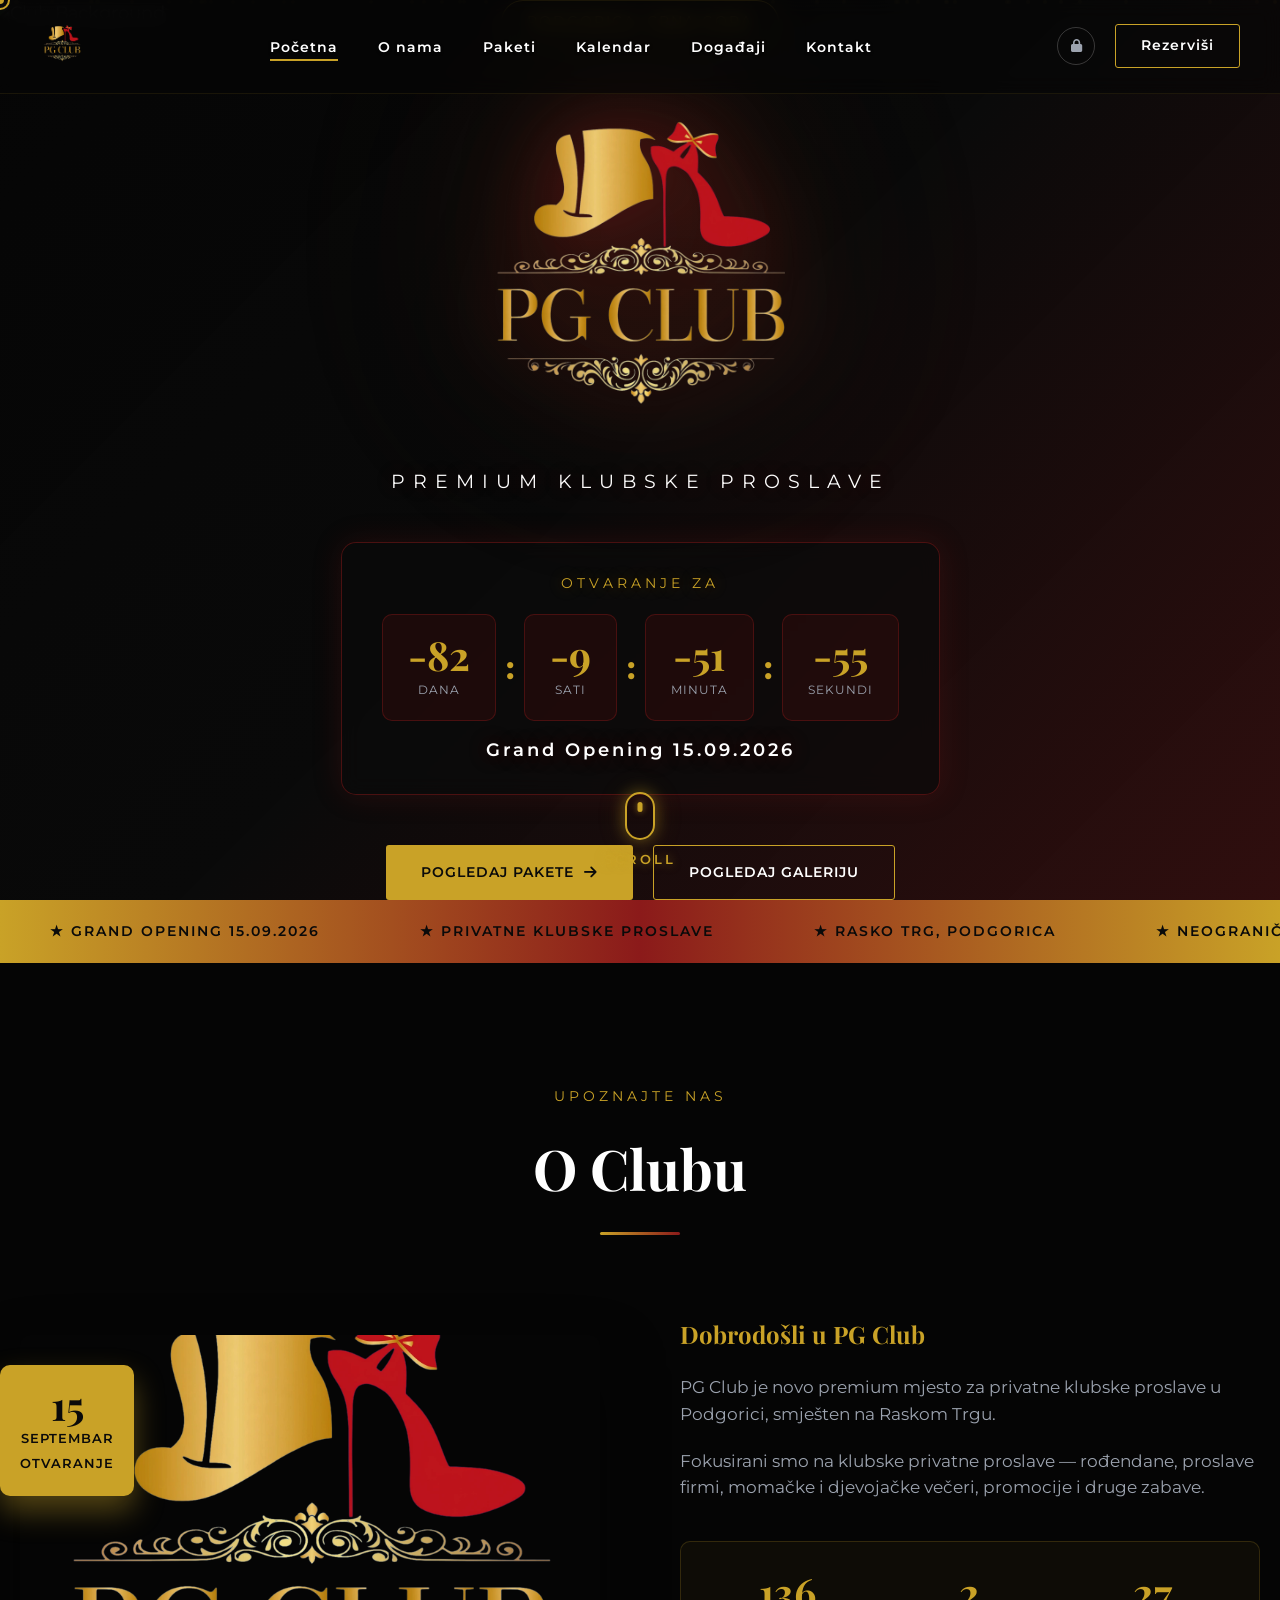
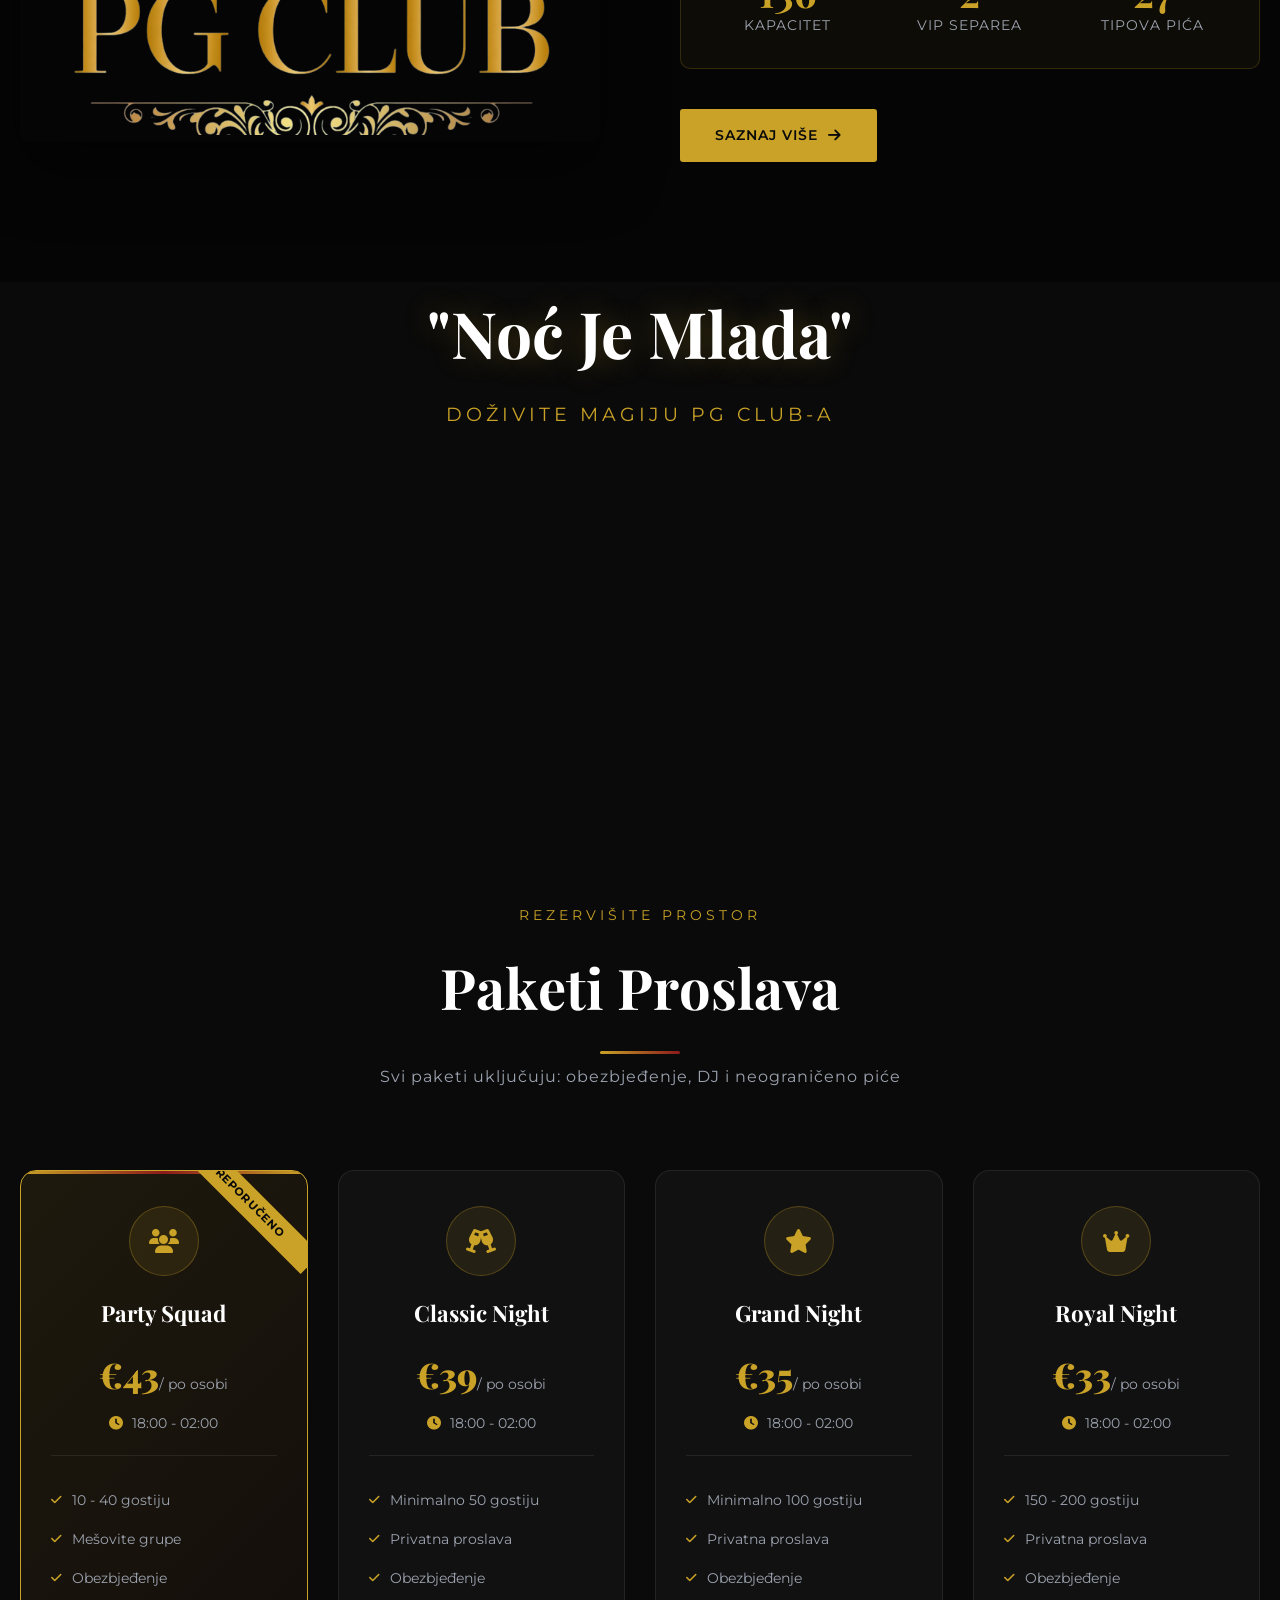
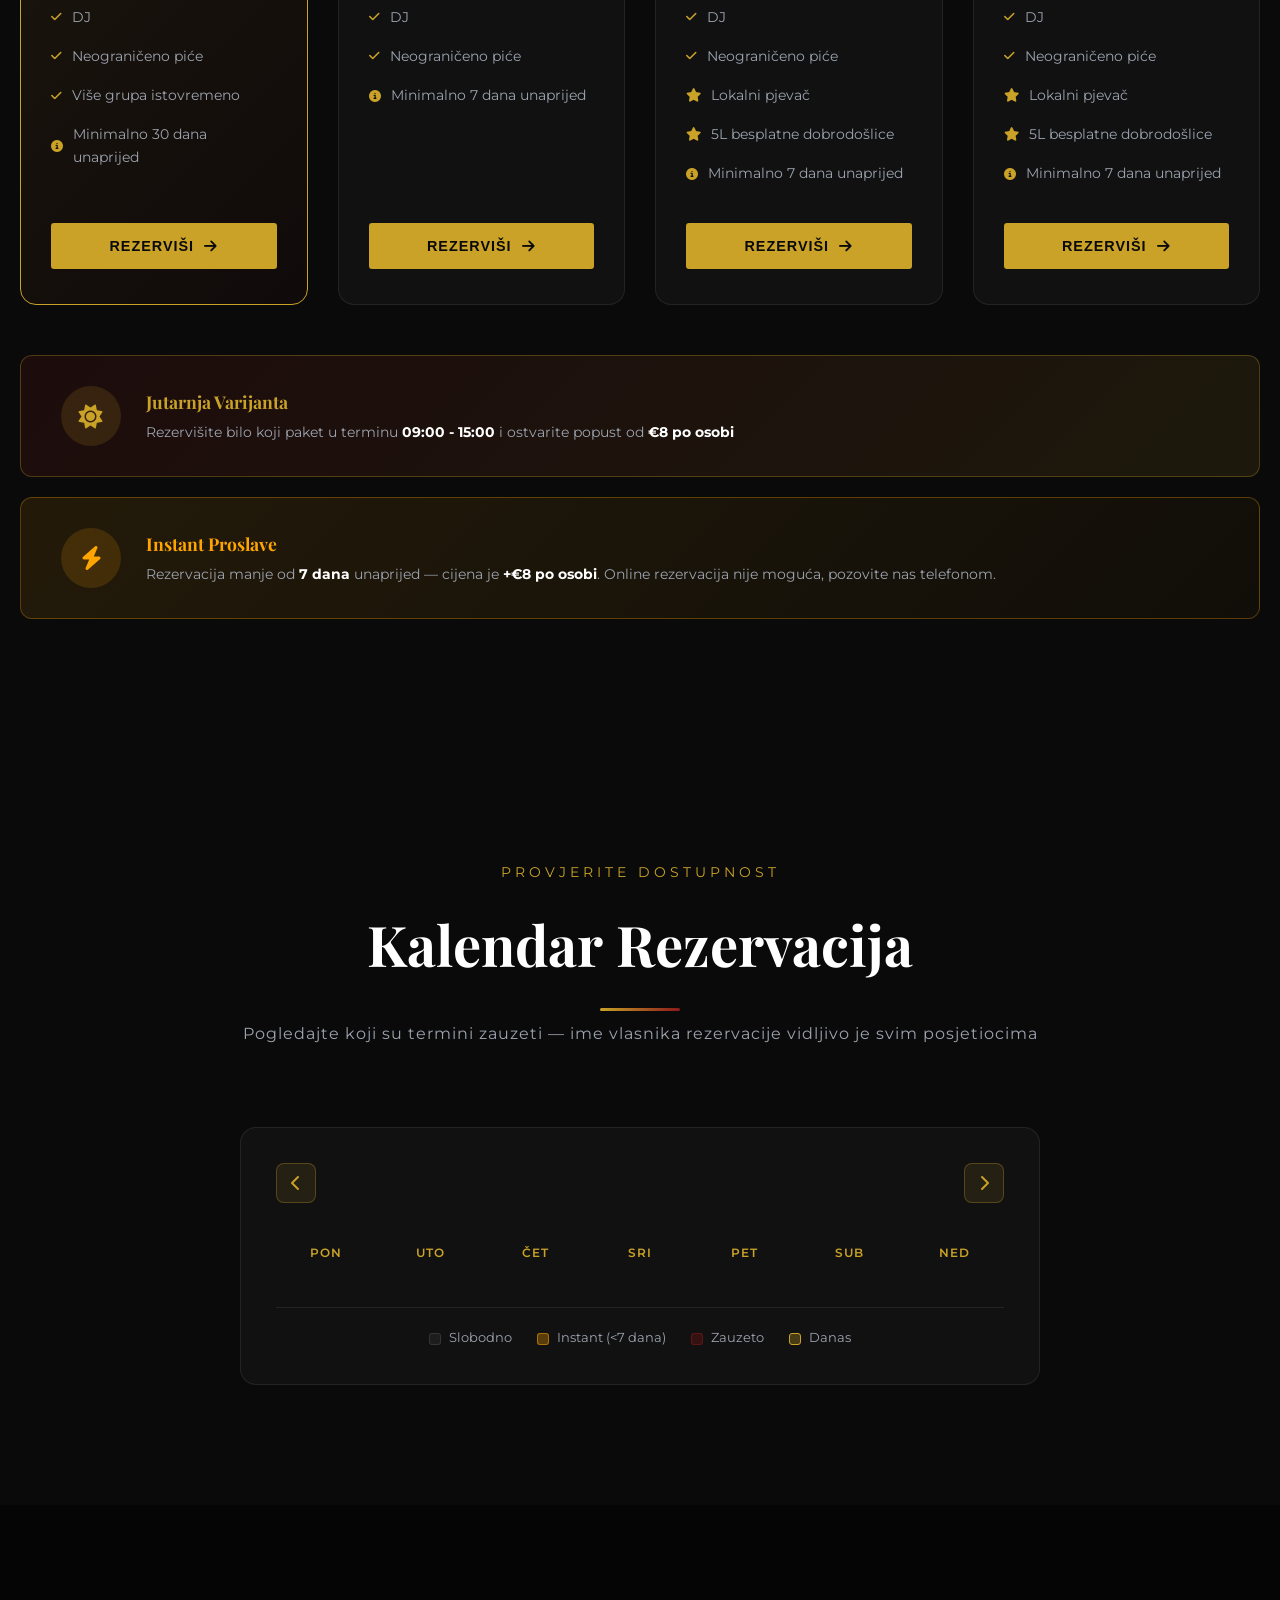
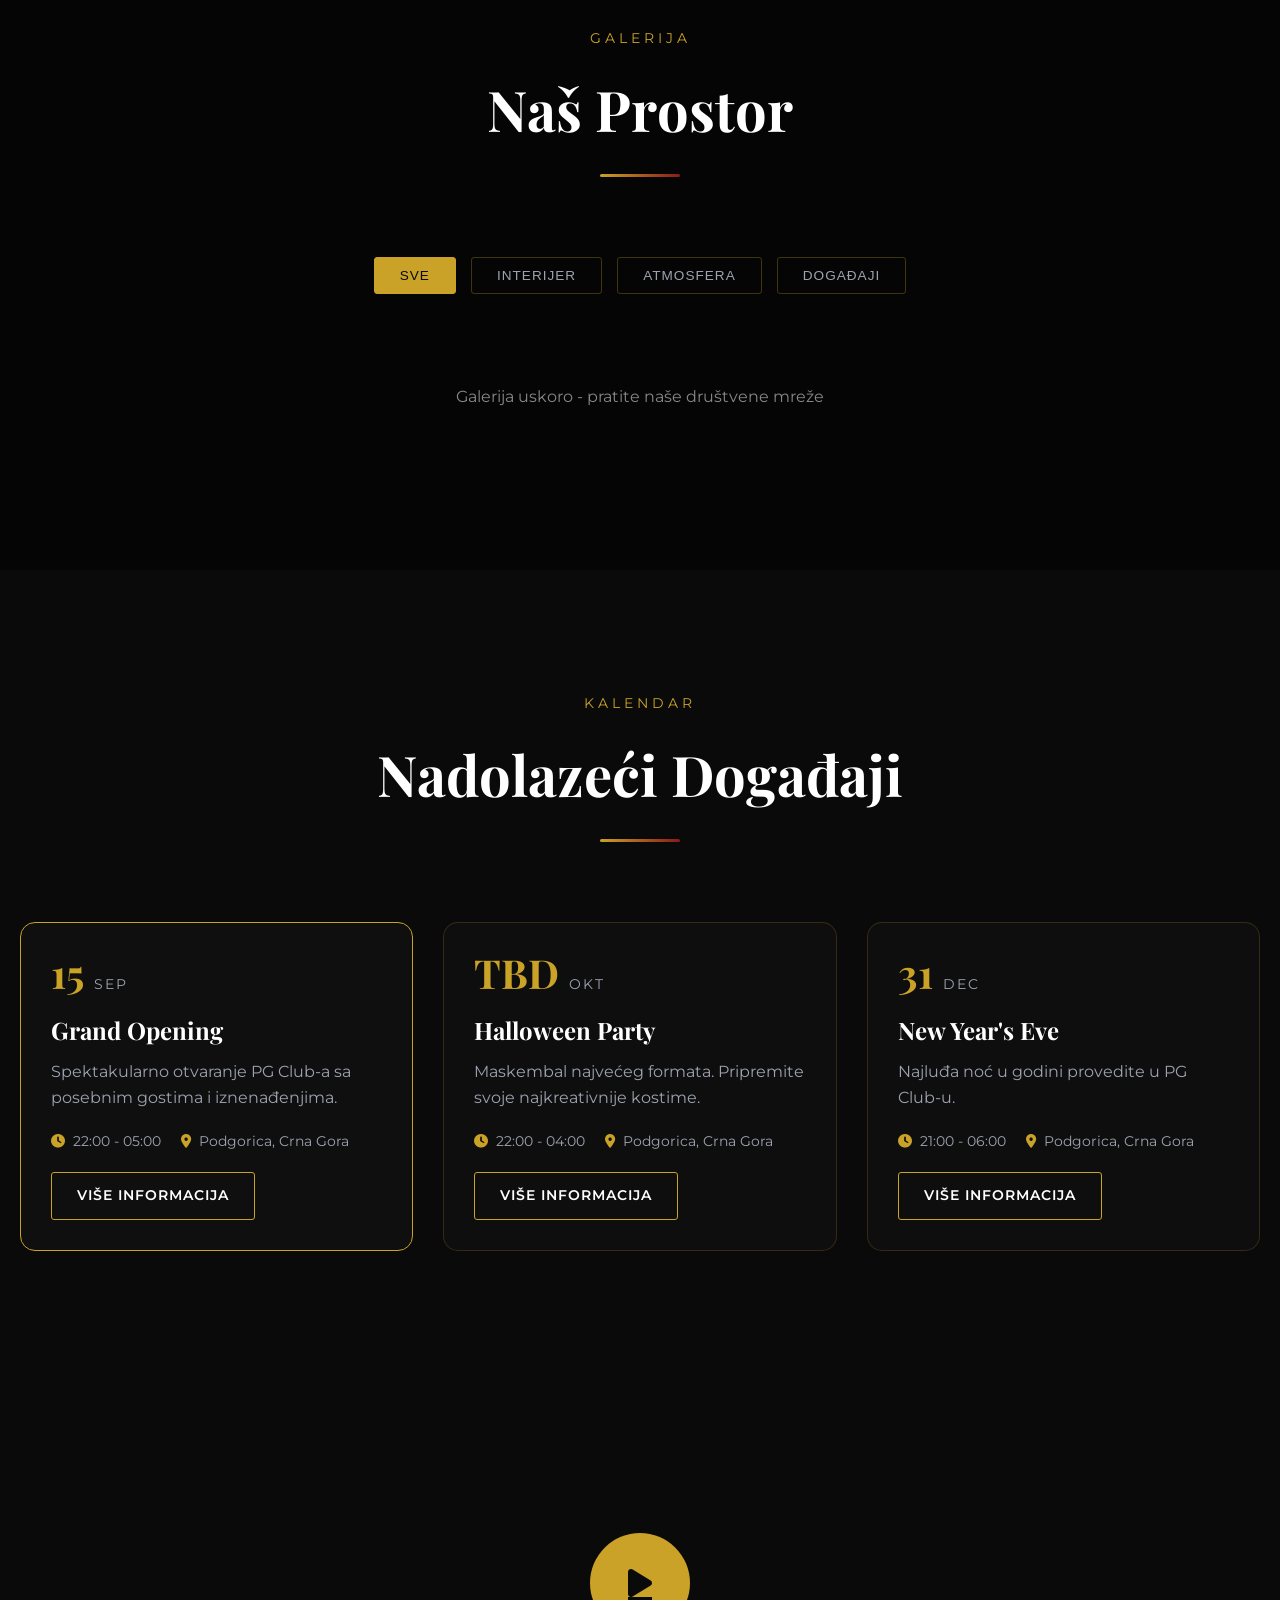
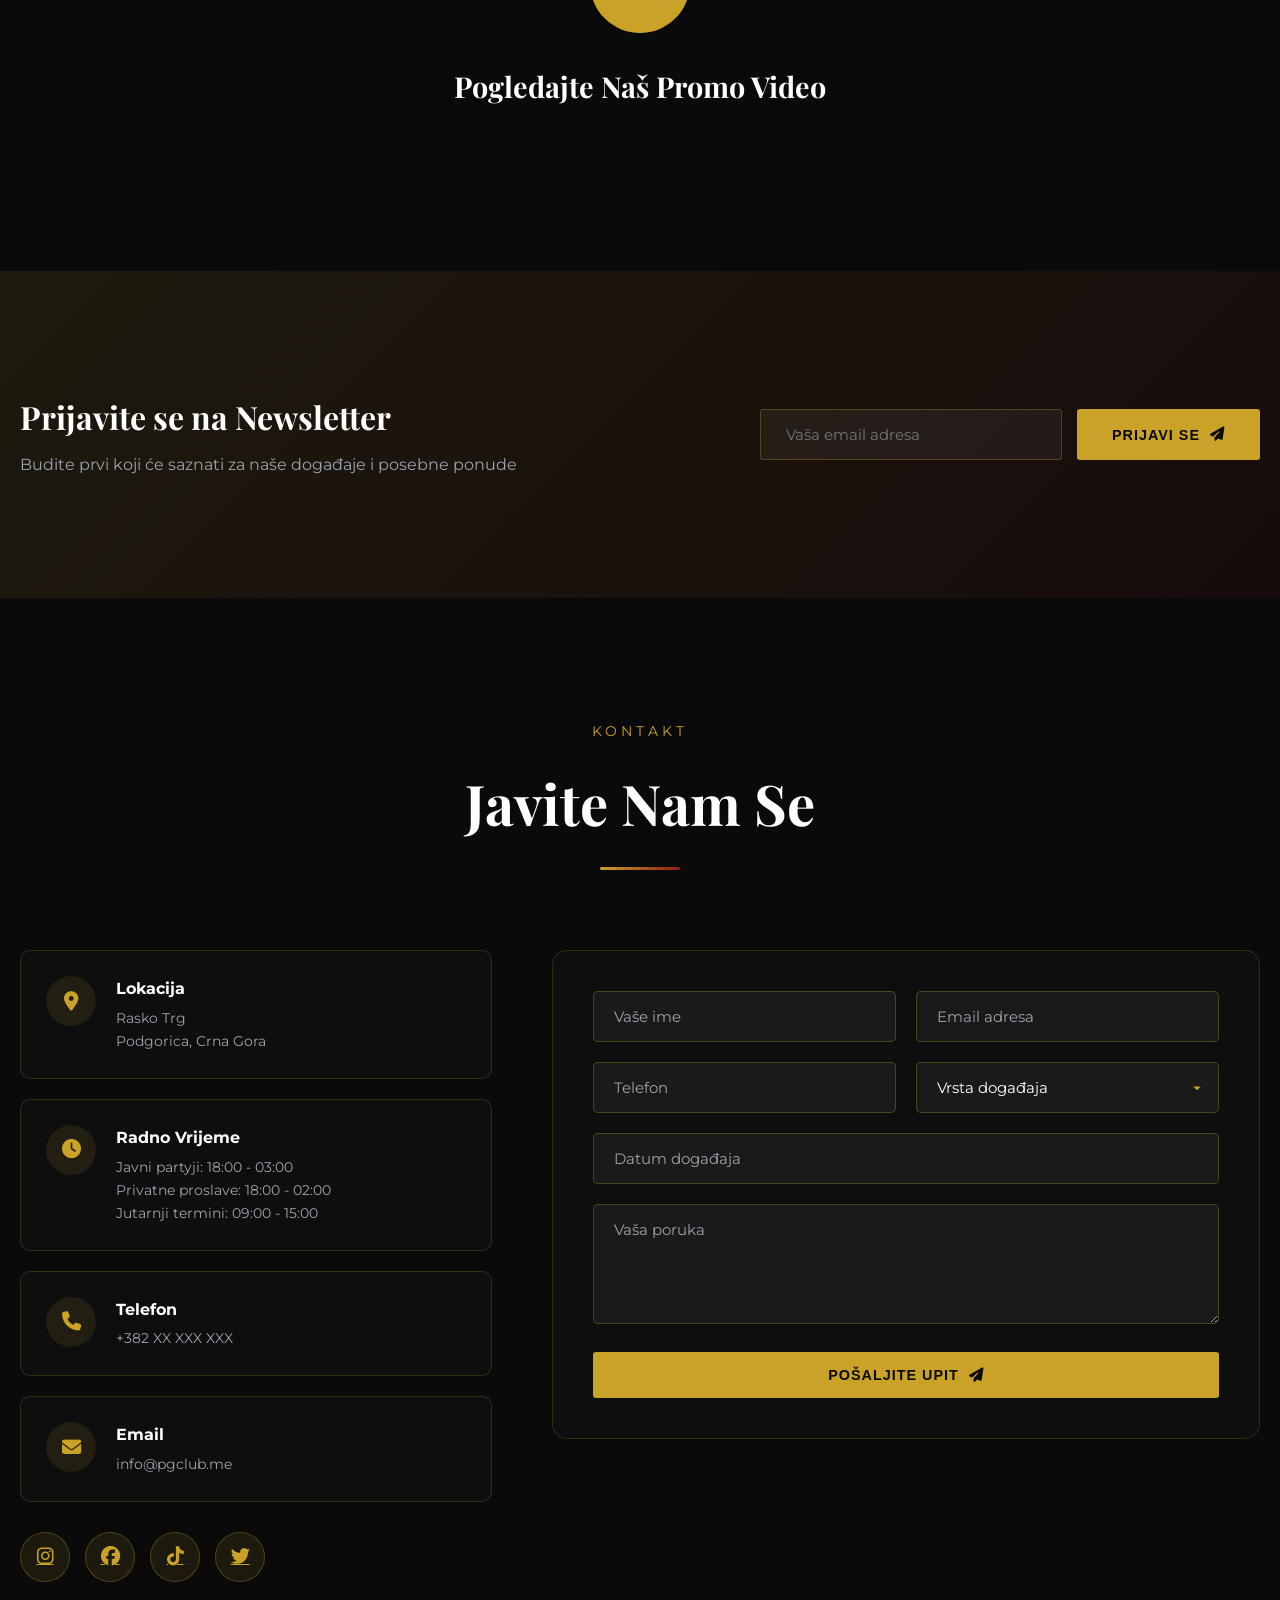
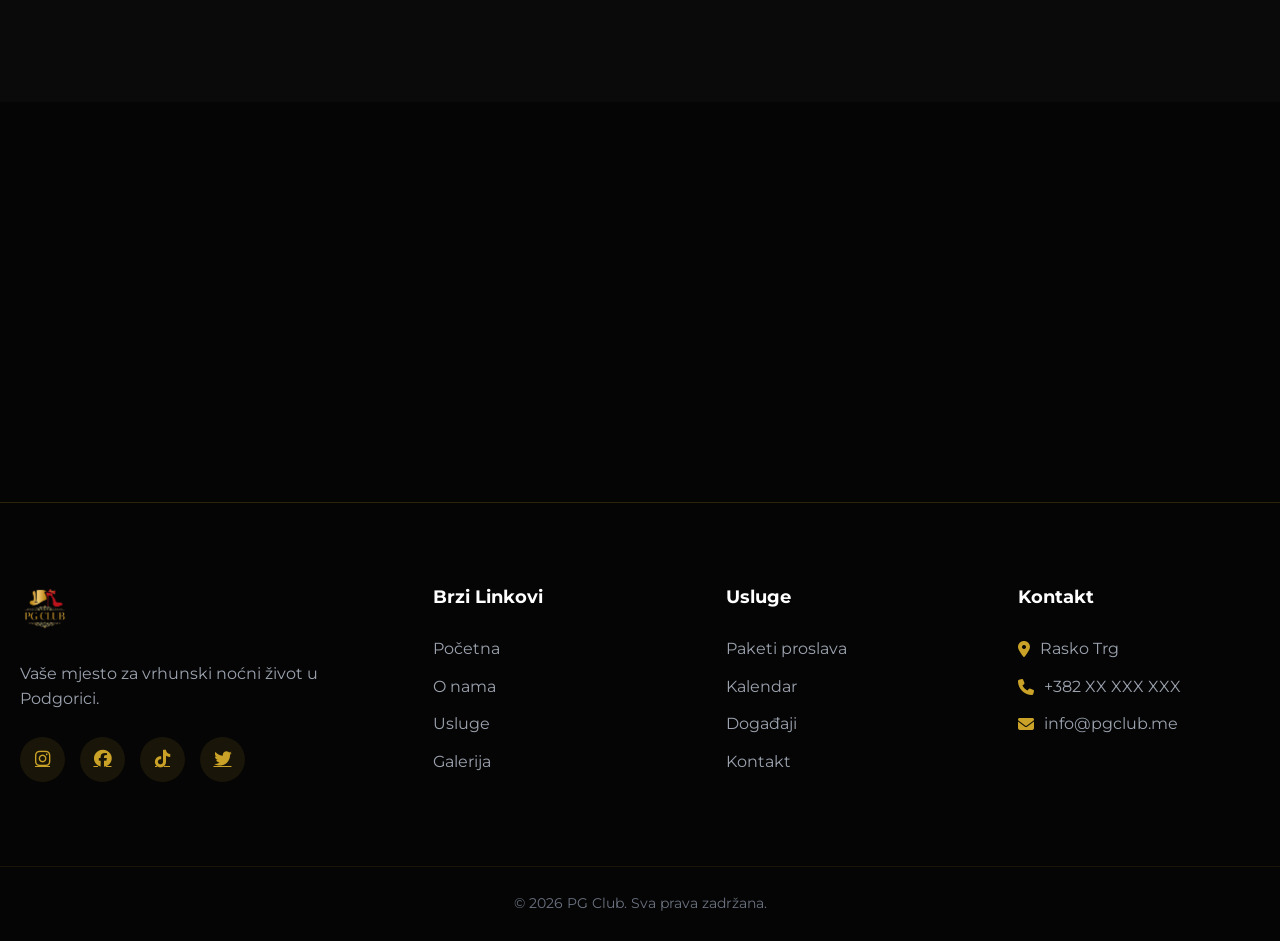
==== commit e24baec5: "Convert all UTF-8 chars to HTML entities for encoding safety" ====
--- a/index.html
+++ b/index.html
@@ -124,16 +124,16 @@
                 <img src="pg_club_final_transparent.png" alt="PG Club Logo">
             </a>
             <ul class="nav-links">
-                <li><a href="#pocetna" class="nav-link active">PoÄŤetna</a></li>
+                <li><a href="#pocetna" class="nav-link active">Po&#269;etna</a></li>
                 <li><a href="#o-nama" class="nav-link">O nama</a></li>
                 <li><a href="#paketi" class="nav-link">Paketi</a></li>
                 <li><a href="#kalendar" class="nav-link">Kalendar</a></li>
-                <li><a href="#dogadjaji" class="nav-link">DogaÄ‘aji</a></li>
+                <li><a href="#dogadjaji" class="nav-link">Doga&#273;aji</a></li>
                 <li><a href="#kontakt" class="nav-link">Kontakt</a></li>
             </ul>
             <div class="nav-right">
                 <a href="admin/index.html" class="nav-admin" title="Admin Panel"><i class="fas fa-lock"></i></a>
-                <a href="#kontakt" class="nav-cta">RezerviĹˇi</a>
+                <a href="#kontakt" class="nav-cta">Rezervi&#353;i</a>
                 <div class="hamburger">
                     <span></span>
                     <span></span>
@@ -145,11 +145,11 @@
 
     <div class="mobile-menu">
         <ul class="mobile-nav-links">
-            <li><a href="#pocetna" class="mobile-link">PoÄŤetna</a></li>
+            <li><a href="#pocetna" class="mobile-link">Po&#269;etna</a></li>
             <li><a href="#o-nama" class="mobile-link">O nama</a></li>
             <li><a href="#paketi" class="mobile-link">Paketi</a></li>
             <li><a href="#kalendar" class="mobile-link">Kalendar</a></li>
-            <li><a href="#dogadjaji" class="mobile-link">DogaÄ‘aji</a></li>
+            <li><a href="#dogadjaji" class="mobile-link">Doga&#273;aji</a></li>
             <li><a href="#kontakt" class="mobile-link">Kontakt</a></li>
         </ul>
         <div class="mobile-social">
@@ -169,7 +169,7 @@
                 <span>Podgorica, Crna Gora</span>
             </div>
             <img src="pg_club_final_transparent.png" alt="PG Club Logo" class="hero-logo" data-aos="zoom-in" data-aos-delay="400">
-            <p class="tagline" data-aos="fade-up" data-aos-delay="600">Premium NoÄ‡ni DoĹľivljaj</p>
+            <p class="tagline" data-aos="fade-up" data-aos-delay="600">Premium No&#263;ni Do&#382;ivljaj</p>
             <div class="opening-countdown" data-aos="fade-up" data-aos-delay="800">
                 <div class="countdown-label">Otvaranje za</div>
                 <div class="countdown-timer">
@@ -216,16 +216,16 @@
     <section class="marquee-section">
         <div class="marquee">
             <div class="marquee-content">
-                <span>â… Grand Opening 15.09.2026</span>
-                <span>â… Privatne Klubske Proslave</span>
-                <span>â… Rasko Trg, Podgorica</span>
-                <span>â… NeograniÄŤeno PiÄ‡e</span>
-                <span>â… DJ & ObezbjeÄ‘enje</span>
-                <span>â… Grand Opening 15.09.2026</span>
-                <span>â… Privatne Klubske Proslave</span>
-                <span>â… Rasko Trg, Podgorica</span>
-                <span>â… NeograniÄŤeno PiÄ‡e</span>
-                <span>â… DJ & ObezbjeÄ‘enje</span>
+                <span>&#9733; Grand Opening 15.09.2026</span>
+                <span>&#9733; Privatne Klubske Proslave</span>
+                <span>&#9733; Rasko Trg, Podgorica</span>
+                <span>&#9733; Neograni&#269;eno Pi&#263;e</span>
+                <span>&#9733; DJ & Obezbje&#273;enje</span>
+                <span>&#9733; Grand Opening 15.09.2026</span>
+                <span>&#9733; Privatne Klubske Proslave</span>
+                <span>&#9733; Rasko Trg, Podgorica</span>
+                <span>&#9733; Neograni&#269;eno Pi&#263;e</span>
+                <span>&#9733; DJ & Obezbje&#273;enje</span>
             </div>
         </div>
     </section>
@@ -248,9 +248,9 @@
                     </div>
                 </div>
                 <div class="about-content" data-aos="fade-left" data-aos-delay="400">
-                    <h3 class="about-subtitle">DobrodoĹˇli u PG Club</h3>
-                    <p class="about-text">PG Club je novo premium mjesto za noÄ‡ni Ĺľivot u Podgorici, smjeĹˇten na Raskom Trgu. klub je konceptualizovan kao prostor za privatne klubske proslave sa vrhunskom atmosferom, elegancijom i nezaboravnim trenucima.</p>
-                    <p class="about-text">Fokusirani smo na klubskĐµ privatnĐµ proslavĐµ â€” roÄ‘endane, proslave firmi, momaÄŤke i djevojaÄŤke veÄŤeri, promocije i druge zabave. Nekoliko puta godiĹˇnje organizujemo velike party dogaÄ‘aje sa nastupima poznatih izvoÄ‘aÄŤa iz regiona.</p>
+                    <h3 class="about-subtitle">Dobrodo&#353;li u PG Club</h3>
+                    <p class="about-text">PG Club je novo premium mjesto za no&#263;ni &#382;ivot u Podgorici, smje&#353;ten na Raskom Trgu. klub je konceptualizovan kao prostor za privatne klubske proslave sa vrhunskom atmosferom, elegancijom i nezaboravnim trenucima.</p>
+                    <p class="about-text">Fokusirani smo na klubsk&#1077; privatn&#1077; proslav&#1077; &#8212; ro&#273;endane, proslave firmi, moma&#269;ke i djevoja&#269;ke ve&#269;eri, promocije i druge zabave. Nekoliko puta godi&#353;nje organizujemo velike party doga&#273;aje sa nastupima poznatih izvo&#273;a&#269;a iz regiona.</p>
                     <div class="about-stats">
                         <div class="stat-item">
                             <span class="stat-number" data-count="250">0</span>
@@ -262,11 +262,11 @@
                         </div>
                         <div class="stat-item">
                             <span class="stat-number" data-count="50">0</span>
-                            <span class="stat-label">Tipova PiÄ‡a</span>
+                            <span class="stat-label">Tipova Pi&#263;a</span>
                         </div>
                     </div>
                     <a href="#kontakt" class="btn btn-primary">
-                        <span>Saznaj ViĹˇe</span>
+                        <span>Saznaj Vi&#353;e</span>
                         <i class="fas fa-arrow-right"></i>
                     </a>
                 </div>
@@ -278,92 +278,92 @@
         <div class="parallax-bg">
         <div class="parallax-overlay"></div>
         <div class="parallax-content" data-aos="zoom-in">
-            <h2>"NoÄ‡ Je Mlada"</h2>
-            <p>DoĹľivite magiju PG Club-a</p>
+            <h2>"No&#263; Je Mlada"</h2>
+            <p>Do&#382;ivite magiju PG Club-a</p>
         </div>
     </section>
 
     <section id="paketi" class="packages section">
         <div class="container">
             <div class="section-header">
-                <span class="section-tag" data-aos="fade-up">RezerviĹˇite Prostor</span>
+                <span class="section-tag" data-aos="fade-up">Rezervi&#353;ite Prostor</span>
                 <h2 class="section-title" data-aos="fade-up" data-aos-delay="100">Paketi Proslava</h2>
                 <div class="section-divider" data-aos="zoom-in" data-aos-delay="200"></div>
-                <p class="section-subtitle" data-aos="fade-up" data-aos-delay="250">Svi paketi ukljuÄŤuju: obezbjeÄ‘enje, DJ i neograniÄŤeno piÄ‡e</p>
+                <p class="section-subtitle" data-aos="fade-up" data-aos-delay="250">Svi paketi uklju&#269;uju: obezbje&#273;enje, DJ i neograni&#269;eno pi&#263;e</p>
             </div>
             <div class="packages-grid">
                 <div class="package-card featured" data-aos="fade-up" data-aos-delay="100">
-                    <div class="package-badge">PreporuÄŤeno</div>
+                    <div class="package-badge">Preporu&#269;eno</div>
                     <div class="package-icon"><i class="fas fa-users"></i></div>
                     <h3>Party Squad</h3>
-                    <div class="package-price"><span class="price">â‚¬43</span><span class="per">/ po osobi</span></div>
+                    <div class="package-price"><span class="price">&#8364;43</span><span class="per">/ po osobi</span></div>
                     <div class="package-time"><i class="fas fa-clock"></i> 18:00 - 02:00</div>
                     <ul class="package-features">
                         <li><i class="fas fa-check"></i> 10 - 40 gostiju</li>
-                        <li><i class="fas fa-check"></i> MeĹˇovite grupe</li>
-                        <li><i class="fas fa-check"></i> ObezbjeÄ‘enje</li>
+                        <li><i class="fas fa-check"></i> Me&#353;ovite grupe</li>
+                        <li><i class="fas fa-check"></i> Obezbje&#273;enje</li>
                         <li><i class="fas fa-check"></i> DJ</li>
-                        <li><i class="fas fa-check"></i> NeograniÄŤeno piÄ‡e</li>
-                        <li><i class="fas fa-check"></i> ViĹˇe grupa istovremeno</li>
+                        <li><i class="fas fa-check"></i> Neograni&#269;eno pi&#263;e</li>
+                        <li><i class="fas fa-check"></i> Vi&#353;e grupa istovremeno</li>
                         <li><i class="fas fa-info-circle"></i> Minimalno 30 dana unaprijed</li>
                     </ul>
                     <button class="btn btn-primary btn-full btn-book" data-package="party-squad">
-                        <span>RezerviĹˇi</span><i class="fas fa-arrow-right"></i>
+                        <span>Rezervi&#353;i</span><i class="fas fa-arrow-right"></i>
                     </button>
                 </div>
                 <div class="package-card" data-aos="fade-up" data-aos-delay="200">
                     <div class="package-icon"><i class="fas fa-glass-cheers"></i></div>
                     <h3>Classic Night</h3>
-                    <div class="package-price"><span class="price">â‚¬39</span><span class="per">/ po osobi</span></div>
+                    <div class="package-price"><span class="price">&#8364;39</span><span class="per">/ po osobi</span></div>
                     <div class="package-time"><i class="fas fa-clock"></i> 18:00 - 02:00</div>
                     <ul class="package-features">
                         <li><i class="fas fa-check"></i> Minimalno 50 gostiju</li>
                         <li><i class="fas fa-check"></i> Privatna proslava</li>
-                        <li><i class="fas fa-check"></i> ObezbjeÄ‘enje</li>
+                        <li><i class="fas fa-check"></i> Obezbje&#273;enje</li>
                         <li><i class="fas fa-check"></i> DJ</li>
-                        <li><i class="fas fa-check"></i> NeograniÄŤeno piÄ‡e</li>
+                        <li><i class="fas fa-check"></i> Neograni&#269;eno pi&#263;e</li>
                         <li><i class="fas fa-info-circle"></i> Minimalno 7 dana unaprijed</li>
                     </ul>
                     <button class="btn btn-primary btn-full btn-book" data-package="classic-night">
-                        <span>RezerviĹˇi</span><i class="fas fa-arrow-right"></i>
+                        <span>Rezervi&#353;i</span><i class="fas fa-arrow-right"></i>
                     </button>
                 </div>
                 <div class="package-card" data-aos="fade-up" data-aos-delay="300">
                     <div class="package-icon"><i class="fas fa-star"></i></div>
                     <h3>Grand Night</h3>
-                    <div class="package-price"><span class="price">â‚¬35</span><span class="per">/ po osobi</span></div>
+                    <div class="package-price"><span class="price">&#8364;35</span><span class="per">/ po osobi</span></div>
                     <div class="package-time"><i class="fas fa-clock"></i> 18:00 - 02:00</div>
                     <ul class="package-features">
                         <li><i class="fas fa-check"></i> Minimalno 100 gostiju</li>
                         <li><i class="fas fa-check"></i> Privatna proslava</li>
-                        <li><i class="fas fa-check"></i> ObezbjeÄ‘enje</li>
+                        <li><i class="fas fa-check"></i> Obezbje&#273;enje</li>
                         <li><i class="fas fa-check"></i> DJ</li>
-                        <li><i class="fas fa-check"></i> NeograniÄŤeno piÄ‡e</li>
-                        <li><i class="fas fa-star"></i> Lokalni pjevaÄŤ</li>
-                        <li><i class="fas fa-star"></i> 5L besplatne dobrodoĹˇlice</li>
+                        <li><i class="fas fa-check"></i> Neograni&#269;eno pi&#263;e</li>
+                        <li><i class="fas fa-star"></i> Lokalni pjeva&#269;</li>
+                        <li><i class="fas fa-star"></i> 5L besplatne dobrodo&#353;lice</li>
                         <li><i class="fas fa-info-circle"></i> Minimalno 7 dana unaprijed</li>
                     </ul>
                     <button class="btn btn-primary btn-full btn-book" data-package="grand-night">
-                        <span>RezerviĹˇi</span><i class="fas fa-arrow-right"></i>
+                        <span>Rezervi&#353;i</span><i class="fas fa-arrow-right"></i>
                     </button>
                 </div>
                 <div class="package-card" data-aos="fade-up" data-aos-delay="400">
                     <div class="package-icon"><i class="fas fa-crown"></i></div>
                     <h3>Royal Night</h3>
-                    <div class="package-price"><span class="price">â‚¬33</span><span class="per">/ po osobi</span></div>
+                    <div class="package-price"><span class="price">&#8364;33</span><span class="per">/ po osobi</span></div>
                     <div class="package-time"><i class="fas fa-clock"></i> 18:00 - 02:00</div>
                     <ul class="package-features">
                         <li><i class="fas fa-check"></i> 150 - 200 gostiju</li>
                         <li><i class="fas fa-check"></i> Privatna proslava</li>
-                        <li><i class="fas fa-check"></i> ObezbjeÄ‘enje</li>
+                        <li><i class="fas fa-check"></i> Obezbje&#273;enje</li>
                         <li><i class="fas fa-check"></i> DJ</li>
-                        <li><i class="fas fa-check"></i> NeograniÄŤeno piÄ‡e</li>
-                        <li><i class="fas fa-star"></i> Lokalni pjevaÄŤ</li>
-                        <li><i class="fas fa-star"></i> 5L besplatne dobrodoĹˇlice</li>
+                        <li><i class="fas fa-check"></i> Neograni&#269;eno pi&#263;e</li>
+                        <li><i class="fas fa-star"></i> Lokalni pjeva&#269;</li>
+                        <li><i class="fas fa-star"></i> 5L besplatne dobrodo&#353;lice</li>
                         <li><i class="fas fa-info-circle"></i> Minimalno 7 dana unaprijed</li>
                     </ul>
                     <button class="btn btn-primary btn-full btn-book" data-package="royal-night">
-                        <span>RezerviĹˇi</span><i class="fas fa-arrow-right"></i>
+                        <span>Rezervi&#353;i</span><i class="fas fa-arrow-right"></i>
                     </button>
                 </div>
             </div>
@@ -371,14 +371,14 @@
                 <div class="morning-icon"><i class="fas fa-sun"></i></div>
                 <div class="morning-info">
                     <h4>Jutarnja Varijanta</h4>
-                    <p>RezerviĹˇite bilo koji paket u terminu <strong>09:00 - 15:00</strong> i ostvarite popust od <strong>â‚¬8 po osobi</strong></p>
+                    <p>Rezervi&#353;ite bilo koji paket u terminu <strong>09:00 - 15:00</strong> i ostvarite popust od <strong>&#8364;8 po osobi</strong></p>
                 </div>
             </div>
             <div class="instant-info-banner" data-aos="fade-up">
                 <div class="morning-icon" style="background:rgba(255,165,0,0.15);"><i class="fas fa-bolt" style="color:#ffa500;"></i></div>
                 <div class="morning-info">
                     <h4 style="color:#ffa500;">Instant Proslave</h4>
-                    <p>Rezervacija manje od <strong>7 dana</strong> unaprijed â€” cijena je <strong>+â‚¬8 po osobi</strong>. Online rezervacija nije moguÄ‡a, pozovite nas telefonom.</p>
+                    <p>Rezervacija manje od <strong>7 dana</strong> unaprijed &#8212; cijena je <strong>+&#8364;8 po osobi</strong>. Online rezervacija nije mogu&#263;a, pozovite nas telefonom.</p>
                 </div>
             </div>
         </div>
@@ -390,7 +390,7 @@
                 <span class="section-tag" data-aos="fade-up">Provjerite Dostupnost</span>
                 <h2 class="section-title" data-aos="fade-up" data-aos-delay="100">Kalendar Rezervacija</h2>
                 <div class="section-divider" data-aos="zoom-in" data-aos-delay="200"></div>
-                <p class="section-subtitle" data-aos="fade-up" data-aos-delay="250">Pogledajte koji su termini zauzeti â€” ime vlasnika rezervacije vidljivo je svim posjetiocima</p>
+                <p class="section-subtitle" data-aos="fade-up" data-aos-delay="250">Pogledajte koji su termini zauzeti &#8212; ime vlasnika rezervacije vidljivo je svim posjetiocima</p>
             </div>
             <div class="calendar-wrapper" data-aos="fade-up" data-aos-delay="300">
                 <div class="calendar-nav">
@@ -401,7 +401,7 @@
                 <div class="calendar-grid">
                     <div class="cal-day-name">Pon</div>
                     <div class="cal-day-name">Uto</div>
-                    <div class="cal-day-name">ÄŚet</div>
+                    <div class="cal-day-name">&#268;et</div>
                     <div class="cal-day-name">Sri</div>
                     <div class="cal-day-name">Pet</div>
                     <div class="cal-day-name">Sub</div>
@@ -422,14 +422,14 @@
         <div class="container">
             <div class="section-header">
                 <span class="section-tag" data-aos="fade-up">Galerija</span>
-                <h2 class="section-title" data-aos="fade-up" data-aos-delay="100">NaĹˇ Prostor</h2>
+                <h2 class="section-title" data-aos="fade-up" data-aos-delay="100">Na&#353; Prostor</h2>
                 <div class="section-divider" data-aos="zoom-in" data-aos-delay="200"></div>
             </div>
             <div class="gallery-filters" data-aos="fade-up" data-aos-delay="300">
                 <button class="filter-btn active" data-filter="all">Sve</button>
                 <button class="filter-btn" data-filter="interijer">Interijer</button>
                 <button class="filter-btn" data-filter="atmosfera">Atmosfera</button>
-                <button class="filter-btn" data-filter="dogadjaji">DogaÄ‘aji</button>
+                <button class="filter-btn" data-filter="dogadjaji">Doga&#273;aji</button>
             </div>
             <div class="gallery-grid" data-aos="fade-up" data-aos-delay="400">
             </div>
@@ -447,7 +447,7 @@
         <div class="container">
             <div class="section-header">
                 <span class="section-tag" data-aos="fade-up">Kalendar</span>
-                <h2 class="section-title" data-aos="fade-up" data-aos-delay="100">NadolazeÄ‡i DogaÄ‘aji</h2>
+                <h2 class="section-title" data-aos="fade-up" data-aos-delay="100">Nadolaze&#263;i Doga&#273;aji</h2>
                 <div class="section-divider" data-aos="zoom-in" data-aos-delay="200"></div>
             </div>
             <div class="events-grid">
@@ -458,13 +458,13 @@
                             <span class="month">SEP</span>
                         </div>
                         <h3>Grand Opening</h3>
-                        <p>Spektakularno otvaranje PG Club-a sa posebnim gostima i iznenaÄ‘enjima.</p>
+                        <p>Spektakularno otvaranje PG Club-a sa posebnim gostima i iznena&#273;enjima.</p>
                         <div class="event-meta">
                             <span><i class="fas fa-clock"></i> 22:00 - 05:00</span>
                             <span><i class="fas fa-map-marker-alt"></i> Podgorica</span>
                         </div>
                         <a href="#kontakt" class="btn btn-primary btn-sm">
-                            <span>RezerviĹˇi</span>
+                            <span>Rezervi&#353;i</span>
                         </a>
                     </div>
                 </div>
@@ -475,13 +475,13 @@
                             <span class="month">OKT</span>
                         </div>
                         <h3>Halloween Party</h3>
-                        <p>Maskembal najveÄ‡eg formata. Pripremite svoje najkreativnije kostime.</p>
+                        <p>Maskembal najve&#263;eg formata. Pripremite svoje najkreativnije kostime.</p>
                         <div class="event-meta">
                             <span><i class="fas fa-clock"></i> 22:00 - 04:00</span>
                             <span><i class="fas fa-map-marker-alt"></i> Podgorica</span>
                         </div>
                         <a href="#kontakt" class="btn btn-secondary btn-sm">
-                            <span>ViĹˇe Informacija</span>
+                            <span>Vi&#353;e Informacija</span>
                         </a>
                     </div>
                 </div>
@@ -492,13 +492,13 @@
                             <span class="month">DEC</span>
                         </div>
                         <h3>New Year's Eve</h3>
-                        <p>NajluÄ‘a noÄ‡ u godini provedite u PG Club-u. OÄŤekujte vrhunski provod.</p>
+                        <p>Najlu&#273;a no&#263; u godini provedite u PG Club-u. O&#269;ekujte vrhunski provod.</p>
                         <div class="event-meta">
                             <span><i class="fas fa-clock"></i> 21:00 - 06:00</span>
                             <span><i class="fas fa-map-marker-alt"></i> Podgorica</span>
                         </div>
                         <a href="#kontakt" class="btn btn-secondary btn-sm">
-                            <span>ViĹˇe Informacija</span>
+                            <span>Vi&#353;e Informacija</span>
                         </a>
                     </div>
                 </div>
@@ -513,7 +513,7 @@
             <a href="#" class="play-btn">
                 <i class="fas fa-play"></i>
             </a>
-            <h3>Pogledajte NaĹˇ Promo Video</h3>
+            <h3>Pogledajte Na&#353; Promo Video</h3>
         </div>
     </section>
 
@@ -522,10 +522,10 @@
             <div class="newsletter-content" data-aos="zoom-in">
                 <div class="newsletter-text">
                     <h3>Prijavite se na Newsletter</h3>
-                    <p>Budite prvi koji Ä‡e saznati za naĹˇe dogaÄ‘aje i posebne ponude</p>
+                    <p>Budite prvi koji &#263;e saznati za na&#353;e doga&#273;aje i posebne ponude</p>
                 </div>
                 <form class="newsletter-form">
-                    <input type="email" placeholder="VaĹˇa email adresa" required>
+                    <input type="email" placeholder="Va&#353;a email adresa" required>
                     <button type="submit" class="btn btn-primary">
                         <span>Prijavi Se</span>
                         <i class="fas fa-paper-plane"></i>
@@ -591,7 +591,7 @@
                     <form class="contact-form">
                         <div class="form-row">
                             <div class="form-group">
-                                <input type="text" placeholder="VaĹˇe ime" required>
+                                <input type="text" placeholder="Va&#353;e ime" required>
                             </div>
                             <div class="form-group">
                                 <input type="email" placeholder="Email adresa" required>
@@ -603,23 +603,23 @@
                             </div>
                             <div class="form-group">
                                 <select required>
-                                    <option value="" disabled selected>Vrsta dogaÄ‘aja</option>
+                                    <option value="" disabled selected>Vrsta doga&#273;aja</option>
                                     <option value="privatna">Privatna proslava</option>
-                                    <option value="rodjendan">RoÄ‘endan</option>
+                                    <option value="rodjendan">Ro&#273;endan</option>
                                     <option value="promocija">Promocija</option>
-                                    <option value="vencanje">VjenÄŤanje</option>
+                                    <option value="vencanje">Vjen&#269;anje</option>
                                     <option value="ostalo">Ostalo</option>
                                 </select>
                             </div>
                         </div>
                         <div class="form-group">
-                            <input type="text" placeholder="Datum dogaÄ‘aja">
+                            <input type="text" placeholder="Datum doga&#273;aja">
                         </div>
                         <div class="form-group">
-                            <textarea placeholder="VaĹˇa poruka" rows="4" required></textarea>
+                            <textarea placeholder="Va&#353;a poruka" rows="4" required></textarea>
                         </div>
                         <button type="submit" class="btn btn-primary btn-full">
-                            <span>PoĹˇaljite Upit</span>
+                            <span>Po&#353;aljite Upit</span>
                             <i class="fas fa-paper-plane"></i>
                         </button>
                     </form>
@@ -638,7 +638,7 @@
                 <div class="footer-grid">
                     <div class="footer-brand">
                         <img src="pg_club_final_transparent.png" alt="PG Club Logo" class="footer-logo">
-                        <p>VaĹˇe mjesto za vrhunski noÄ‡ni Ĺľivot u Podgorici.</p>
+                        <p>Va&#353;e mjesto za vrhunski no&#263;ni &#382;ivot u Podgorici.</p>
                         <div class="footer-social">
                             <a href="#"><i class="fab fa-instagram"></i></a>
                             <a href="#"><i class="fab fa-facebook"></i></a>
@@ -649,7 +649,7 @@
                     <div class="footer-links">
                         <h4>Brzi Linkovi</h4>
                         <ul>
-                            <li><a href="#pocetna">PoÄŤetna</a></li>
+                            <li><a href="#pocetna">Po&#269;etna</a></li>
                             <li><a href="#o-nama">O nama</a></li>
                             <li><a href="#usluge">Usluge</a></li>
                             <li><a href="#galerija">Galerija</a></li>
@@ -660,7 +660,7 @@
                         <ul>
                             <li><a href="#paketi">Paketi proslava</a></li>
                             <li><a href="#kalendar">Kalendar</a></li>
-                            <li><a href="#dogadjaji">DogaÄ‘aji</a></li>
+                            <li><a href="#dogadjaji">Doga&#273;aji</a></li>
                             <li><a href="#kontakt">Kontakt</a></li>
                         </ul>
                     </div>
@@ -677,7 +677,7 @@
         </div>
         <div class="footer-bottom">
             <div class="container">
-                <p>&copy; 2026 PG Club. Sva prava zadrĹľana.</p>
+                <p>&copy; 2026 PG Club. Sva prava zadr&#382;ana.</p>
             </div>
         </div>
     </footer>
@@ -691,7 +691,7 @@
         <div class="booking-modal-content">
             <button class="modal-close-btn">&times;</button>
             <h2>Odaberite Datum</h2>
-            <p class="modal-subtitle">Paket: <strong id="bookingPackageName"></strong> â€” <span id="bookingPackagePrice"></span></p>
+            <p class="modal-subtitle">Paket: <strong id="bookingPackageName"></strong> &#8212; <span id="bookingPackagePrice"></span></p>
             <p class="modal-info">Kliknite na slobodan datum u kalendaru ispod da nastavite sa rezervacijom</p>
             <p class="modal-min-advance" id="modalMinAdvance"></p>
         </div>
@@ -708,7 +708,7 @@
                     <i class="fas fa-bolt"></i>
                     <div>
                         <strong>Instant proslava</strong>
-                        <p>Rezervacija manje od 7 dana unaprijed. Cijena je +â‚¬8 po osobi. Online rezervacija nije moguÄ‡a â€” pozovite nas!</p>
+                        <p>Rezervacija manje od 7 dana unaprijed. Cijena je +&#8364;8 po osobi. Online rezervacija nije mogu&#263;a &#8212; pozovite nas!</p>
                     </div>
                 </div>
                 <input type="hidden" id="bookingDate" name="date">
@@ -716,11 +716,11 @@
                 <div class="form-row">
                     <div class="form-group">
                         <label>Ime *</label>
-                        <input type="text" id="bookingName" placeholder="VaĹˇe ime" required>
+                        <input type="text" id="bookingName" placeholder="Va&#353;e ime" required>
                     </div>
                     <div class="form-group">
                         <label>Prezime *</label>
-                        <input type="text" id="bookingSurname" placeholder="VaĹˇe prezime" required>
+                        <input type="text" id="bookingSurname" placeholder="Va&#353;e prezime" required>
                     </div>
                 </div>
                 <div class="form-row">
@@ -742,12 +742,12 @@
                         <label>Vrsta proslave *</label>
                         <select id="bookingEventType" required>
                             <option value="" disabled selected>Odaberite...</option>
-                            <option value="rodjendan">RoÄ‘endan</option>
+                            <option value="rodjendan">Ro&#273;endan</option>
                             <option value="proslava-firme">Proslava firme</option>
-                            <option value="momacka">MomaÄŤka veÄŤe</option>
-                            <option value="djevojacka">DjevojaÄŤka veÄŤe</option>
+                            <option value="momacka">Moma&#269;ka ve&#269;e</option>
+                            <option value="djevojacka">Djevoja&#269;ka ve&#269;e</option>
                             <option value="promocija">Promocija</option>
-                            <option value="vencanje">VjenÄŤanje</option>
+                            <option value="vencanje">Vjen&#269;anje</option>
                             <option value="ostalo">Ostalo</option>
                         </select>
                     </div>
@@ -761,8 +761,8 @@
                         <label>Termin *</label>
                         <select id="bookingTimeSlot" required>
                             <option value="" disabled selected>Odaberite termin...</option>
-                            <option value="evening">VeÄŤernji termin (18:00 - 02:00)</option>
-                            <option value="morning">Jutarnji termin (09:00 - 15:00) - Popust â‚¬8/os</option>
+                            <option value="evening">Ve&#269;ernji termin (18:00 - 02:00)</option>
+                            <option value="morning">Jutarnji termin (09:00 - 15:00) - Popust &#8364;8/os</option>
                         </select>
                     </div>
                 </div>
@@ -773,7 +773,7 @@
                             <input type="checkbox" id="bookingAddonSnack">
                             <span class="addon-check"></span>
                             <span class="addon-info">
-                                <span class="addon-name">Grickalice <span class="addon-price">+â‚¬2 / os</span></span>
+                                <span class="addon-name">Grickalice <span class="addon-price">+&#8364;2 / os</span></span>
                                 <span class="addon-desc">Do nestanka zaliha</span>
                             </span>
                         </label>
@@ -781,36 +781,36 @@
                             <input type="checkbox" id="bookingAddonMeza">
                             <span class="addon-check"></span>
                             <span class="addon-info">
-                                <span class="addon-name">Meza, masline i sir <span class="addon-price">+â‚¬4 / os</span></span>
+                                <span class="addon-name">Meza, masline i sir <span class="addon-price">+&#8364;4 / os</span></span>
                                 <span class="addon-desc">Tradicionalna meza</span>
                             </span>
                         </label>
                     </div>
                 </div>
                 <div class="booking-rules">
-                    <p><i class="fas fa-ban"></i> UnoĹˇenje alkohola i hrane u klub je zabranjeno.</p>
-                    <p><i class="fas fa-info-circle"></i> Rezervacija je besplatna. Za potvrdu je potrebno uplatiti 50% avansa. Uskoro Ä‡emo vas kontaktirati telefonom.</p>
+                    <p><i class="fas fa-ban"></i> Uno&#353;enje alkohola i hrane u klub je zabranjeno.</p>
+                    <p><i class="fas fa-info-circle"></i> Rezervacija je besplatna. Za potvrdu je potrebno uplatiti 50% avansa. Uskoro &#263;emo vas kontaktirati telefonom.</p>
                 </div>
                 <div class="booking-price-summary" id="bookingPriceSummary">
                     <div class="price-row">
                         <span>Cijena paketa</span>
-                        <span id="priceBase">â‚¬0</span>
+                        <span id="priceBase">&#8364;0</span>
                     </div>
                     <div class="price-row" id="priceAddonsRow" style="display:none;">
                         <span>Dodaci</span>
-                        <span id="priceAddons">â‚¬0</span>
+                        <span id="priceAddons">&#8364;0</span>
                     </div>
                     <div class="price-divider"></div>
                     <div class="price-row price-total">
                         <span>Ukupno</span>
-                        <span id="priceTotal">â‚¬0</span>
+                        <span id="priceTotal">&#8364;0</span>
                     </div>
                     <div class="price-row price-advance">
                         <span>Avans (50%)</span>
-                        <span id="priceAdvance">â‚¬0</span>
+                        <span id="priceAdvance">&#8364;0</span>
                     </div>
                     <div class="price-instant-note" id="priceInstantNote" style="display:none;">
-                        <i class="fas fa-bolt"></i> Instant cijena (+â‚¬8/os)
+                        <i class="fas fa-bolt"></i> Instant cijena (+&#8364;8/os)
                     </div>
                 </div>
                 <div class="instant-form-note" id="instantFormNote" style="display:none;">
@@ -821,7 +821,7 @@
                     </div>
                 </div>
                 <button type="submit" class="btn btn-primary btn-full" id="bookingSubmitBtn">
-                    <span>PoĹˇalji Rezervaciju</span>
+                    <span>Po&#353;alji Rezervaciju</span>
                     <i class="fas fa-check"></i>
                 </button>
             </form>
@@ -834,7 +834,7 @@
             <div class="success-icon"><i class="fas fa-check-circle"></i></div>
             <h2>Rezervacija Poslata!</h2>
             <div id="successInfo"></div>
-            <p class="success-note">KontaktiraÄ‡emo vas uskoro radi potvrde.</p>
+            <p class="success-note">Kontaktira&#263;emo vas uskoro radi potvrde.</p>
             <button class="btn btn-primary modal-close-btn"><span>U redu</span></button>
         </div>
     </div>
--- a/style.css
+++ b/style.css
@@ -17,6 +17,8 @@
     --gray-light: #9ca3af;
     --gold: #c9a227;
     --red: #8b1a1a;
+    --font-heading: 'Playfair Display', serif;
+    --font-body: 'Montserrat', sans-serif;
     --transition: all 0.3s cubic-bezier(0.4, 0, 0.2, 1);
 }
 
@@ -2988,34 +2990,4 @@
     margin: 8px 0;
 }
 
-/* ===== RESPONSIVE ===== */
-@media (max-width: 768px) {
-    .packages-grid {
-        grid-template-columns: 1fr;
-    }
-    .morning-banner {
-        flex-direction: column;
-        text-align: center;
-    }
-    .instant-info-banner {
-        flex-direction: column;
-        text-align: center;
-    }
-    .calendar-wrapper {
-        padding: 20px;
-    }
-    .calendar-legend {
-        flex-direction: column;
-        align-items: center;
-    }
-    .booking-modal-content {
-        padding: 25px;
-    }
-    .booking-form-modal .form-row {
-        flex-direction: column;
-    }
-    .booking-addon {
-        flex-direction: column;
-        text-align: center;
-    }
-}
+/* ===== END RESPONSIVE ===== */
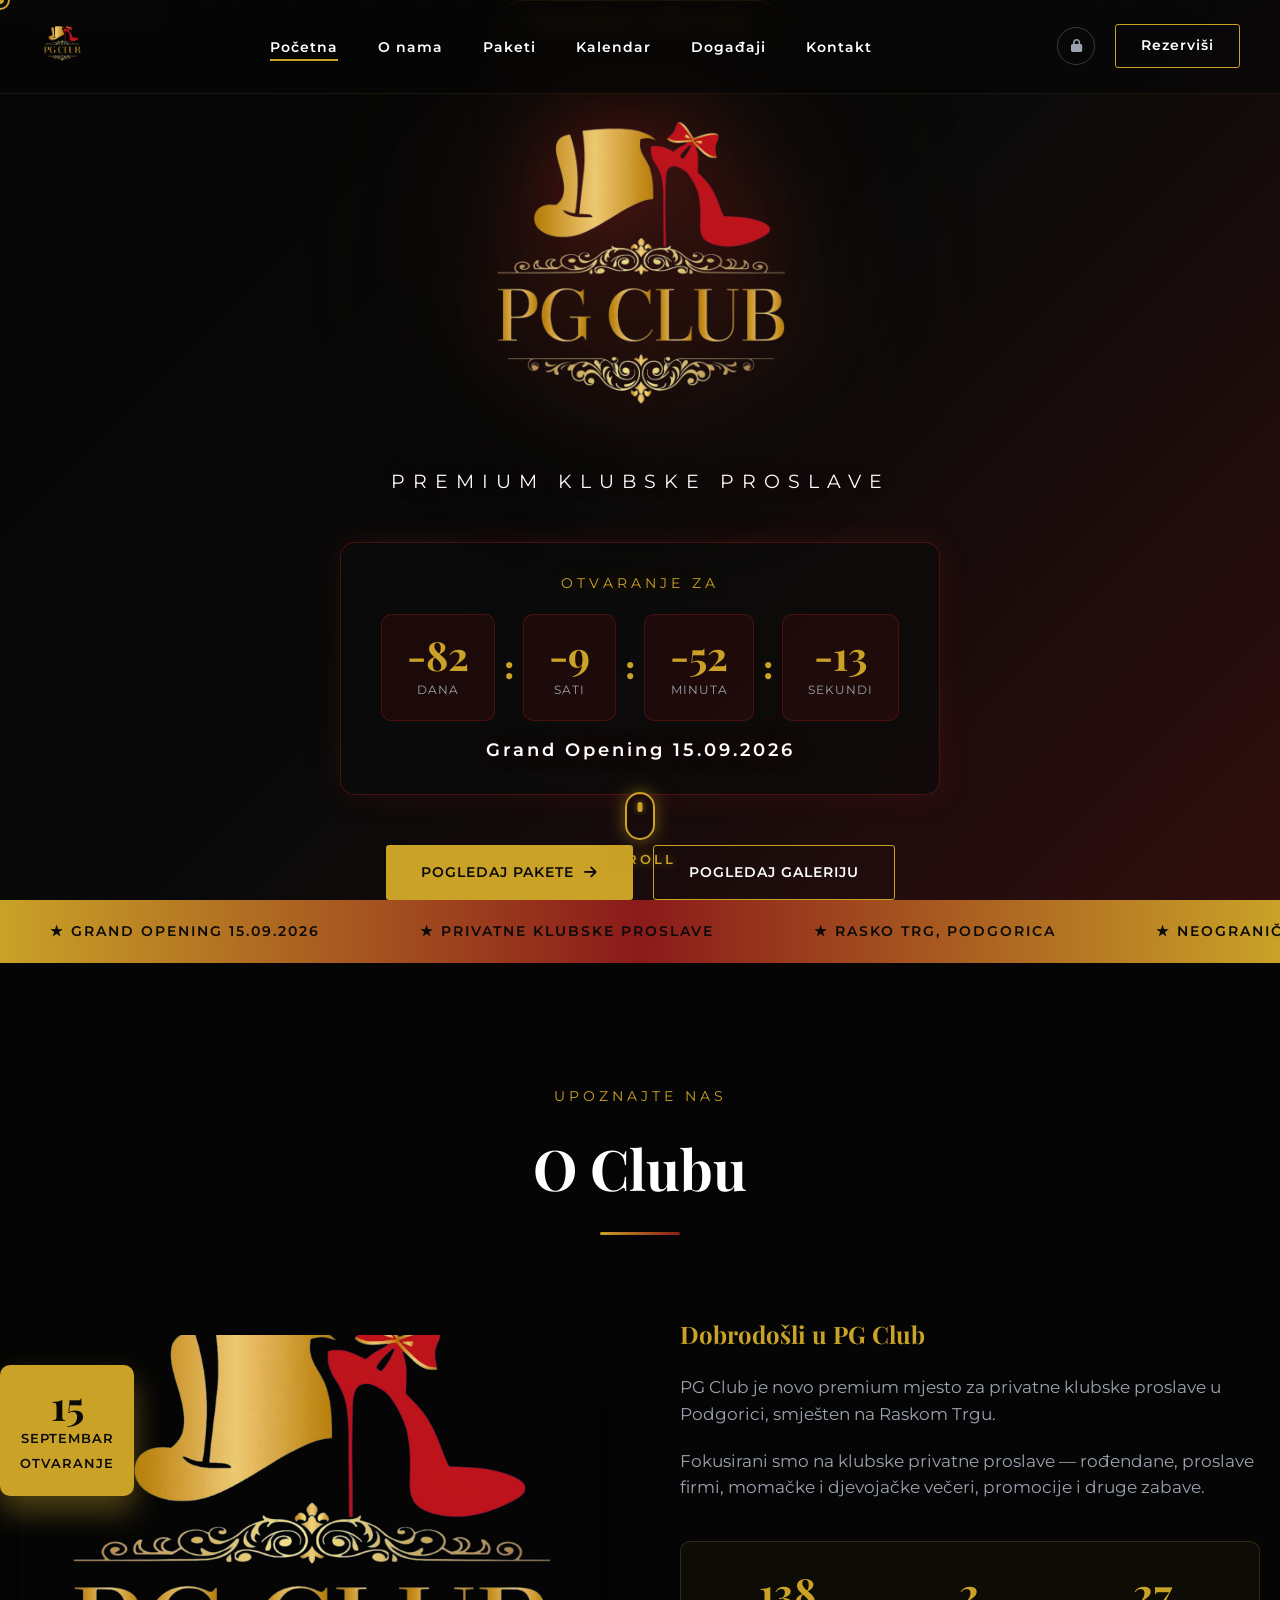
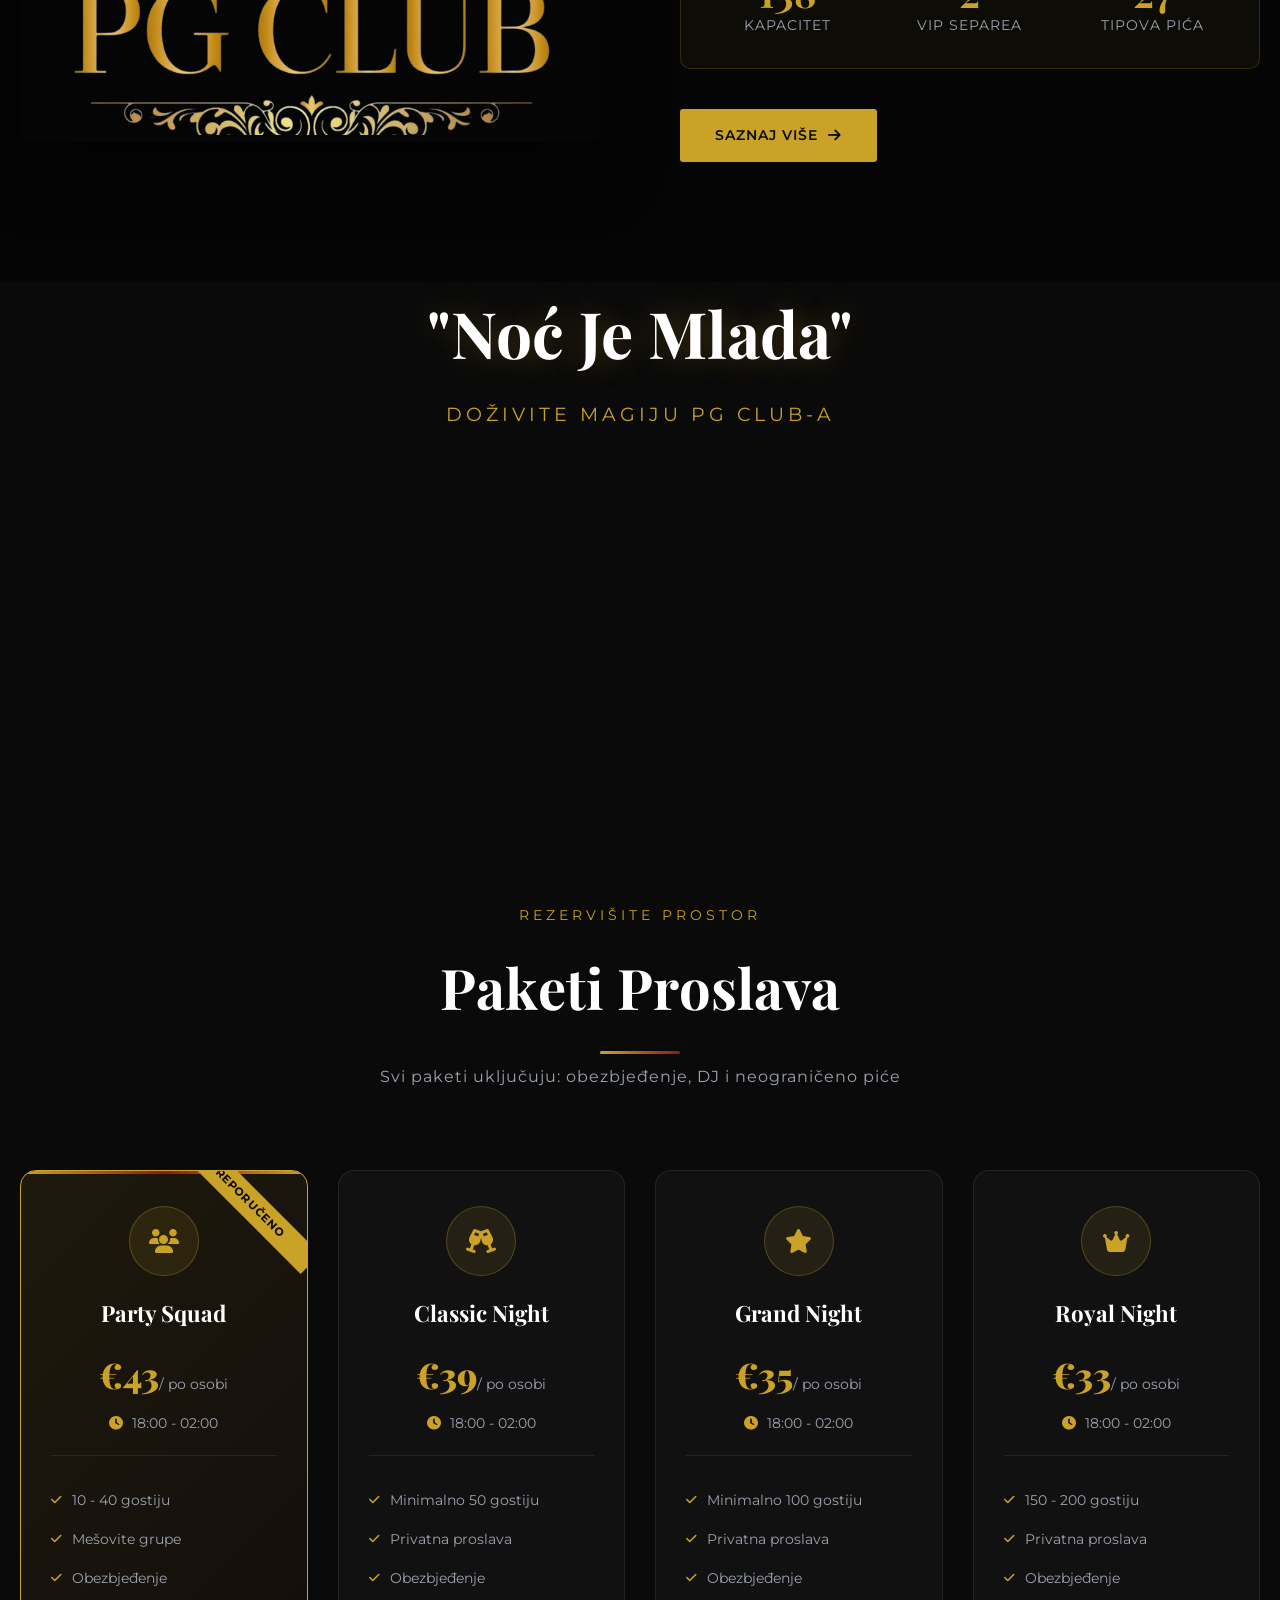
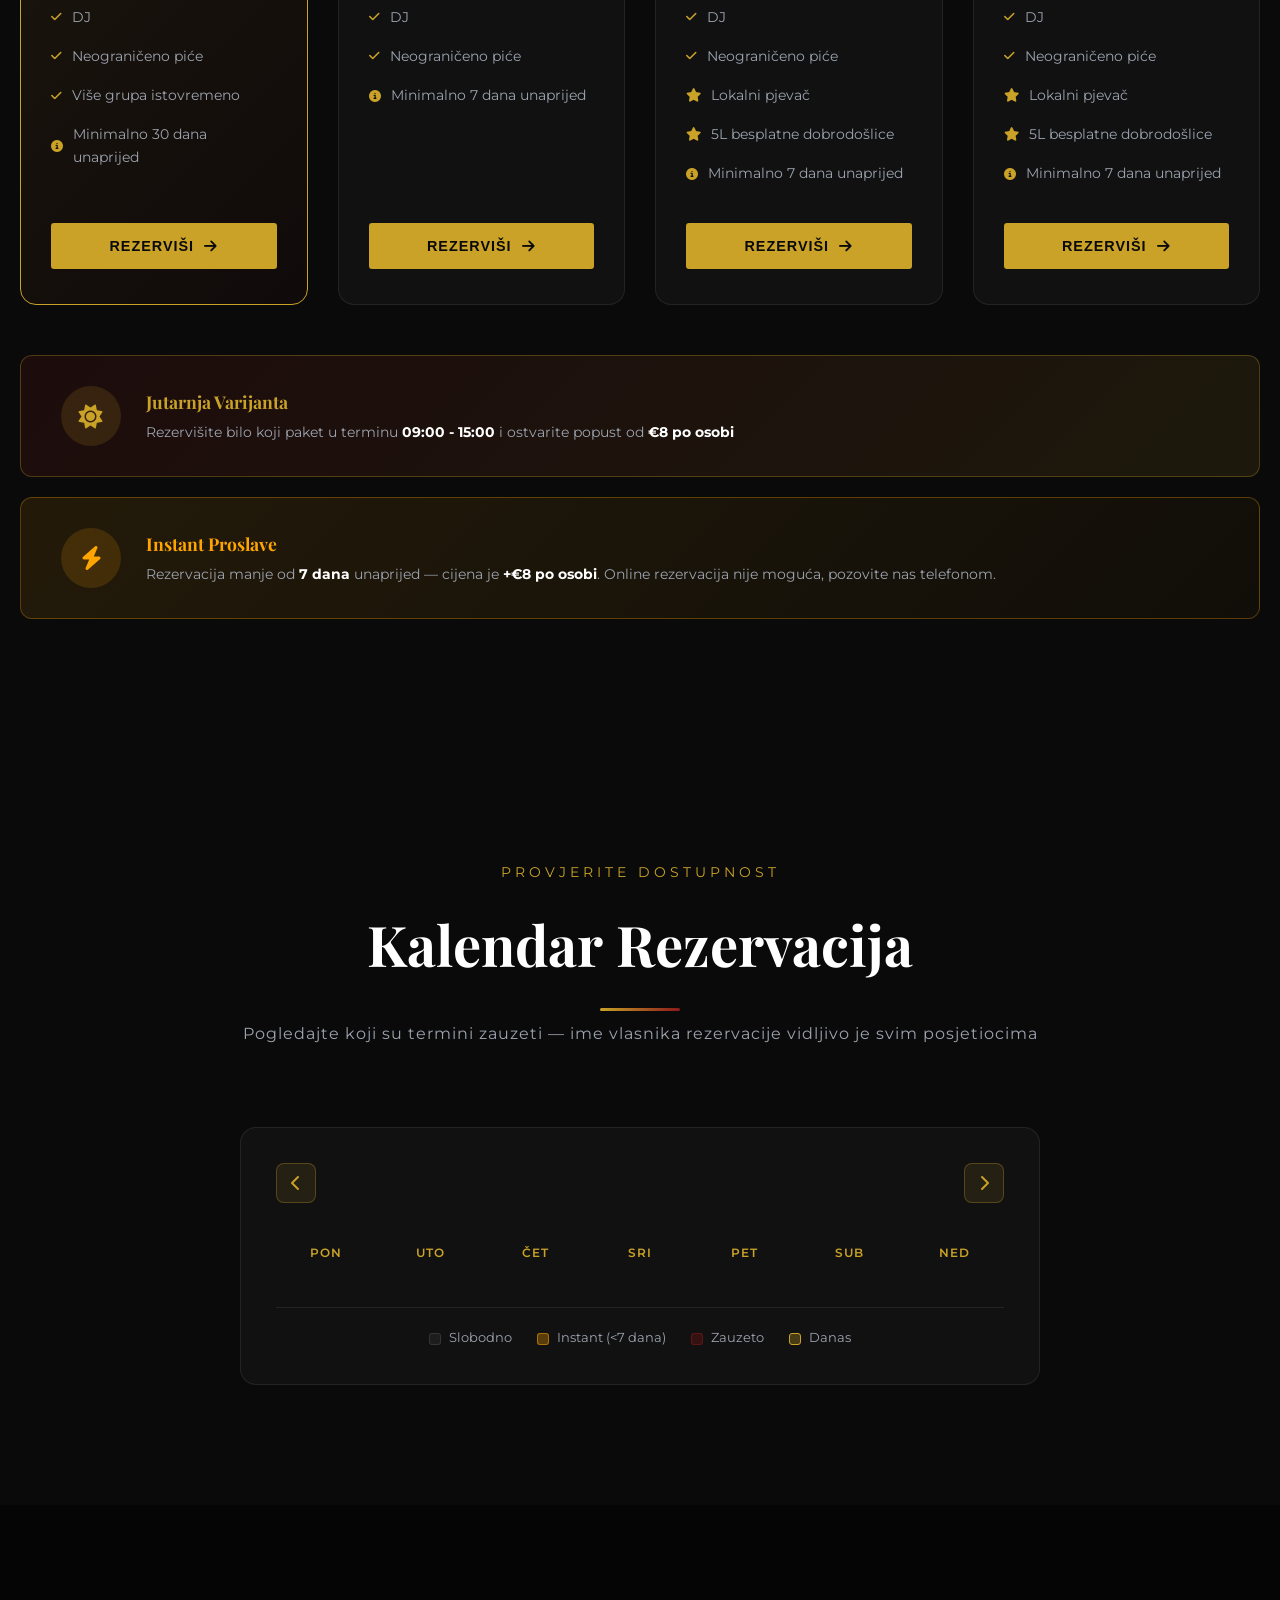
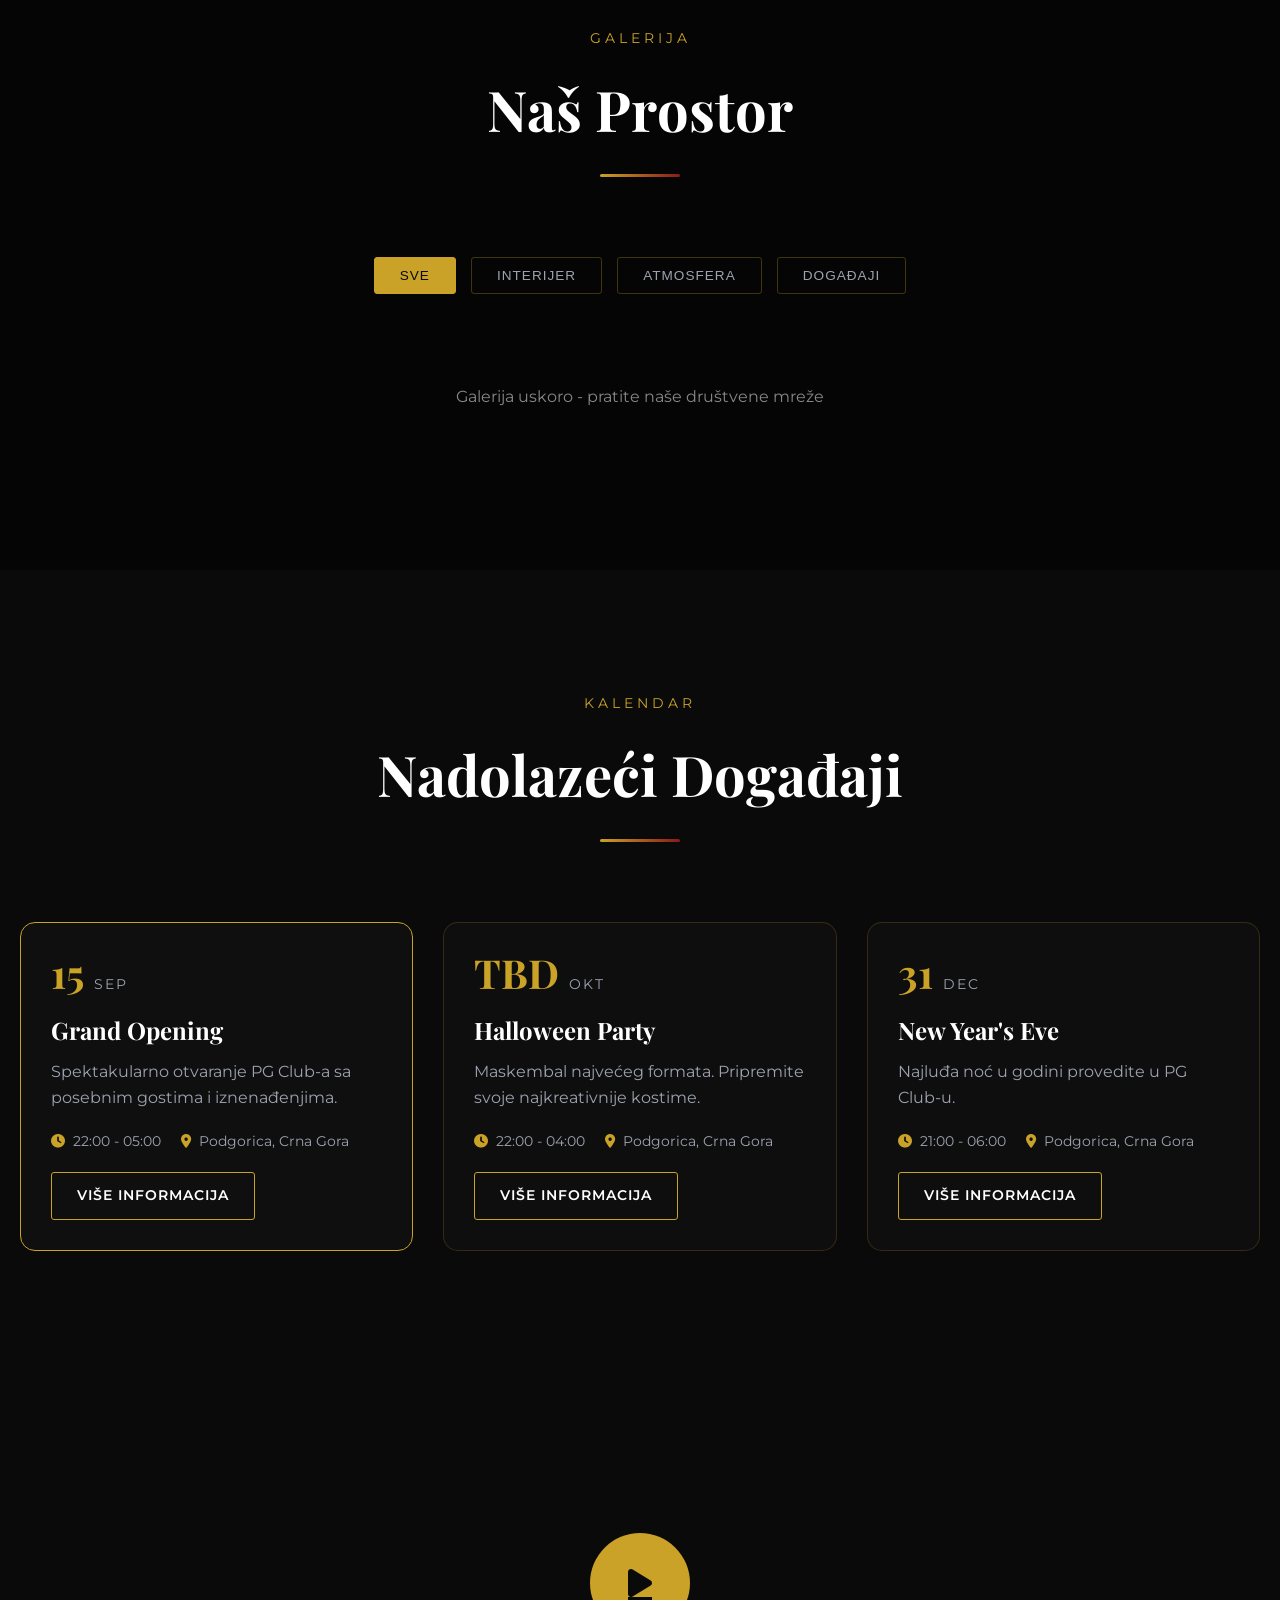
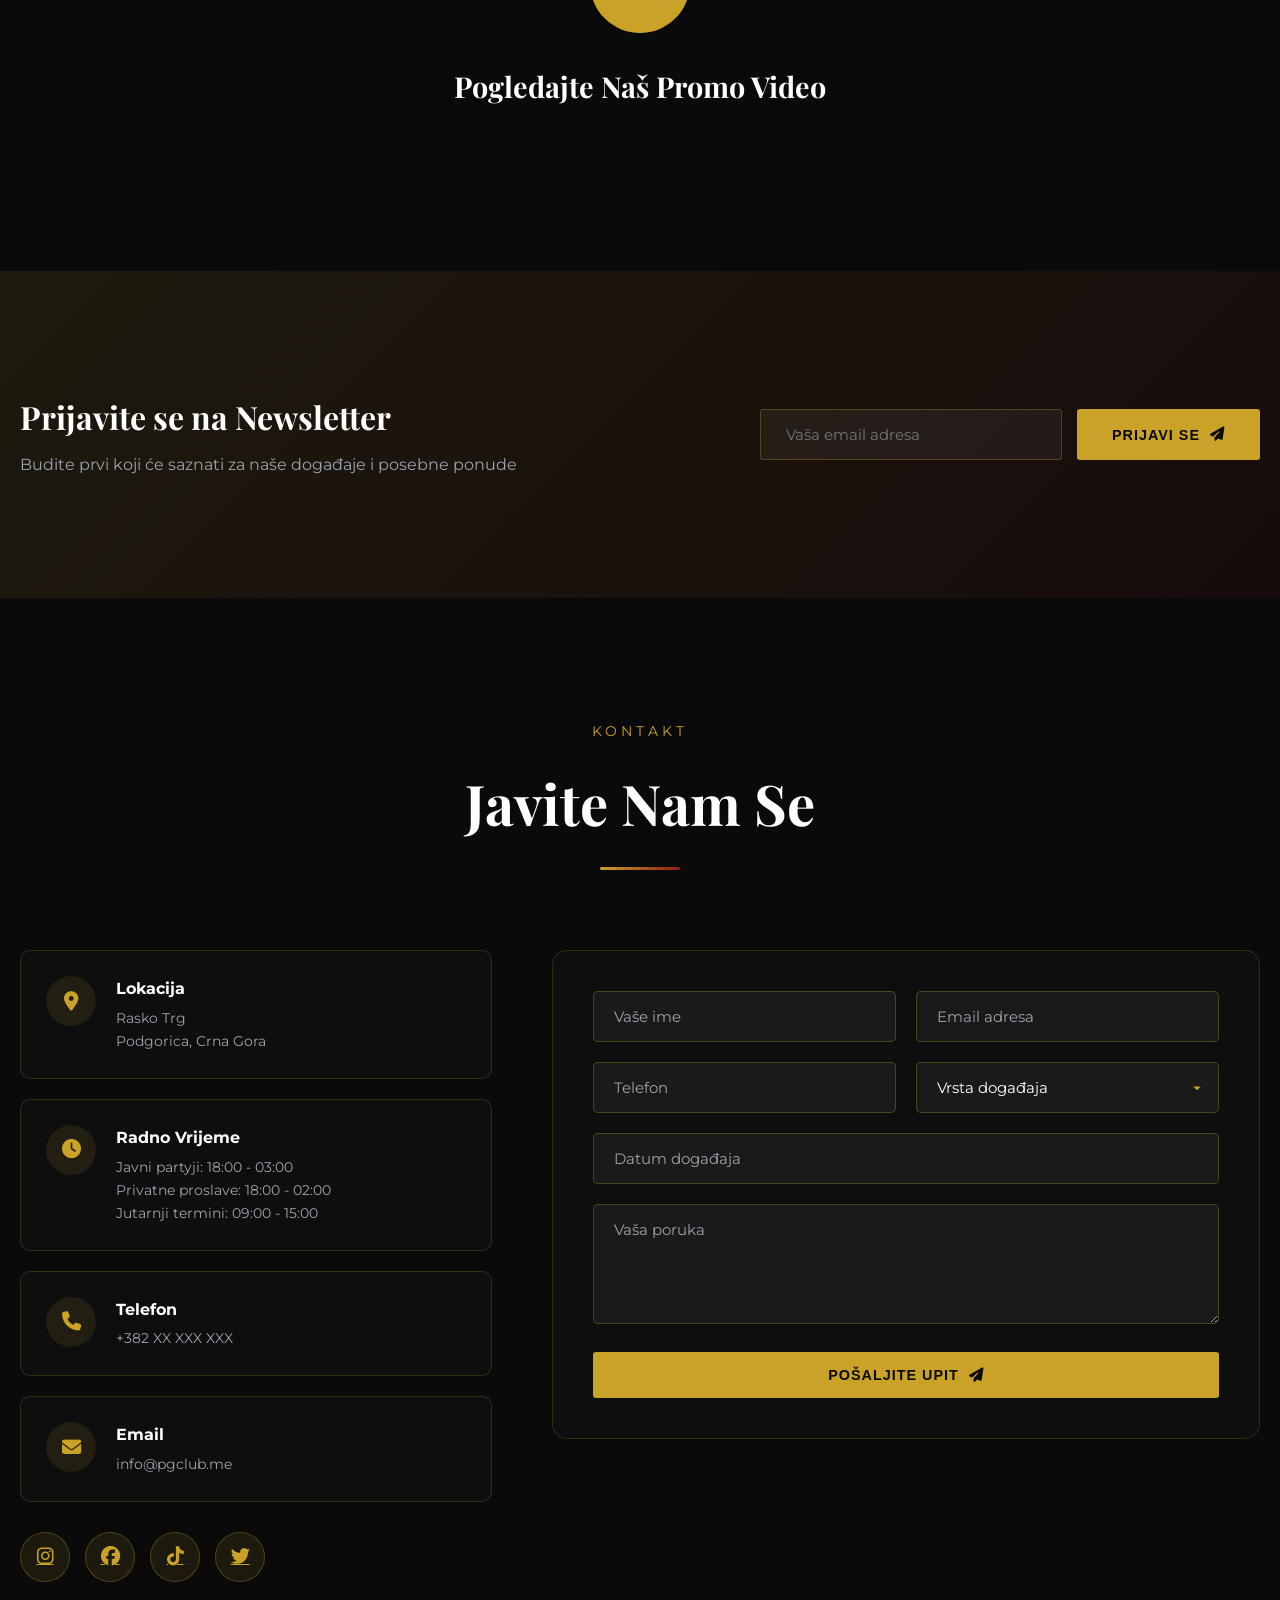
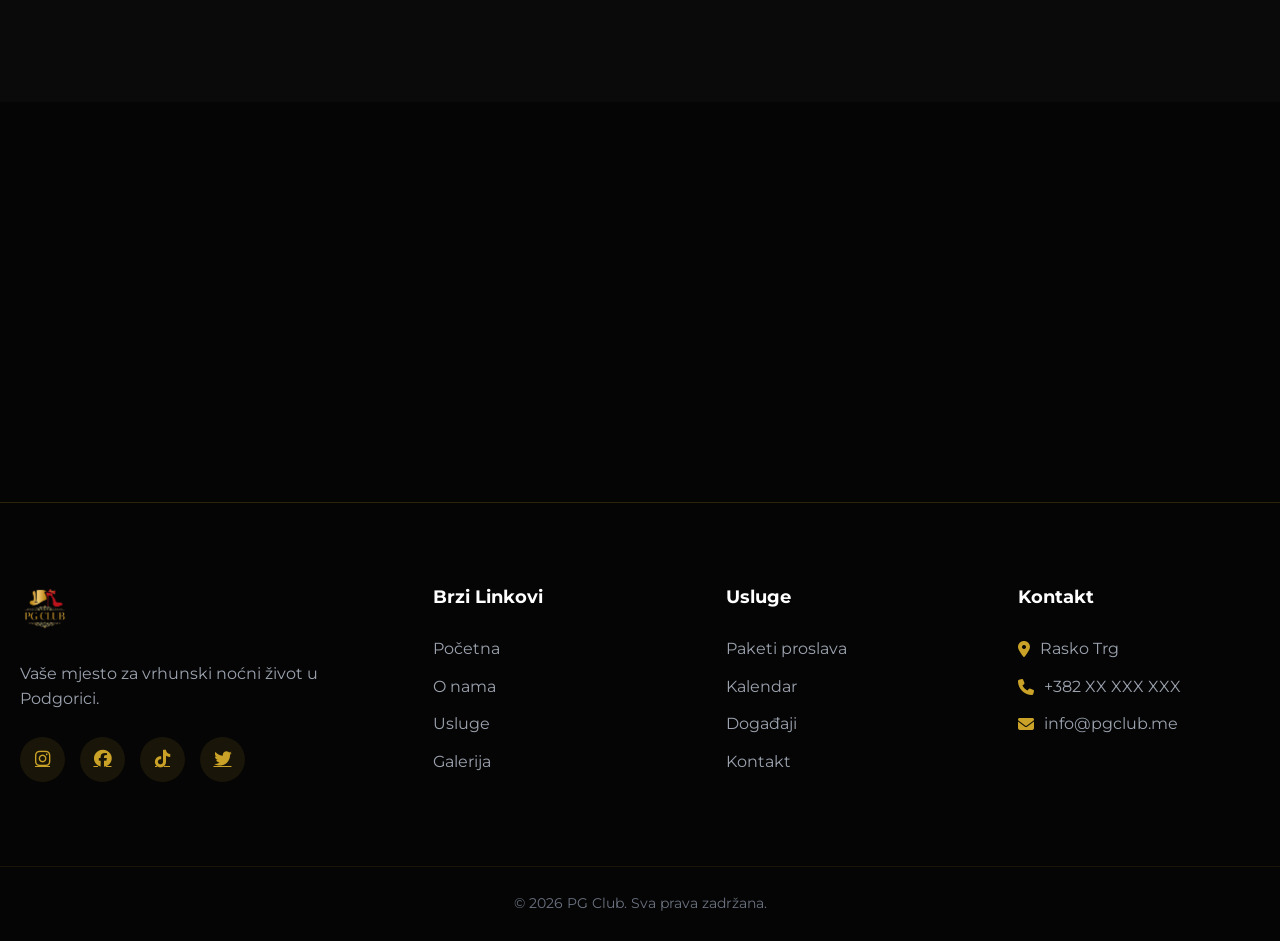
==== commit c3ef60f4: "Add BOM + HTML entities for encoding fix" ====
--- a/index.html
+++ b/index.html
@@ -1,4 +1,4 @@
-<!DOCTYPE html>
+﻿<!DOCTYPE html>
 <html lang="sr">
 <head>
     <meta charset="UTF-8">
